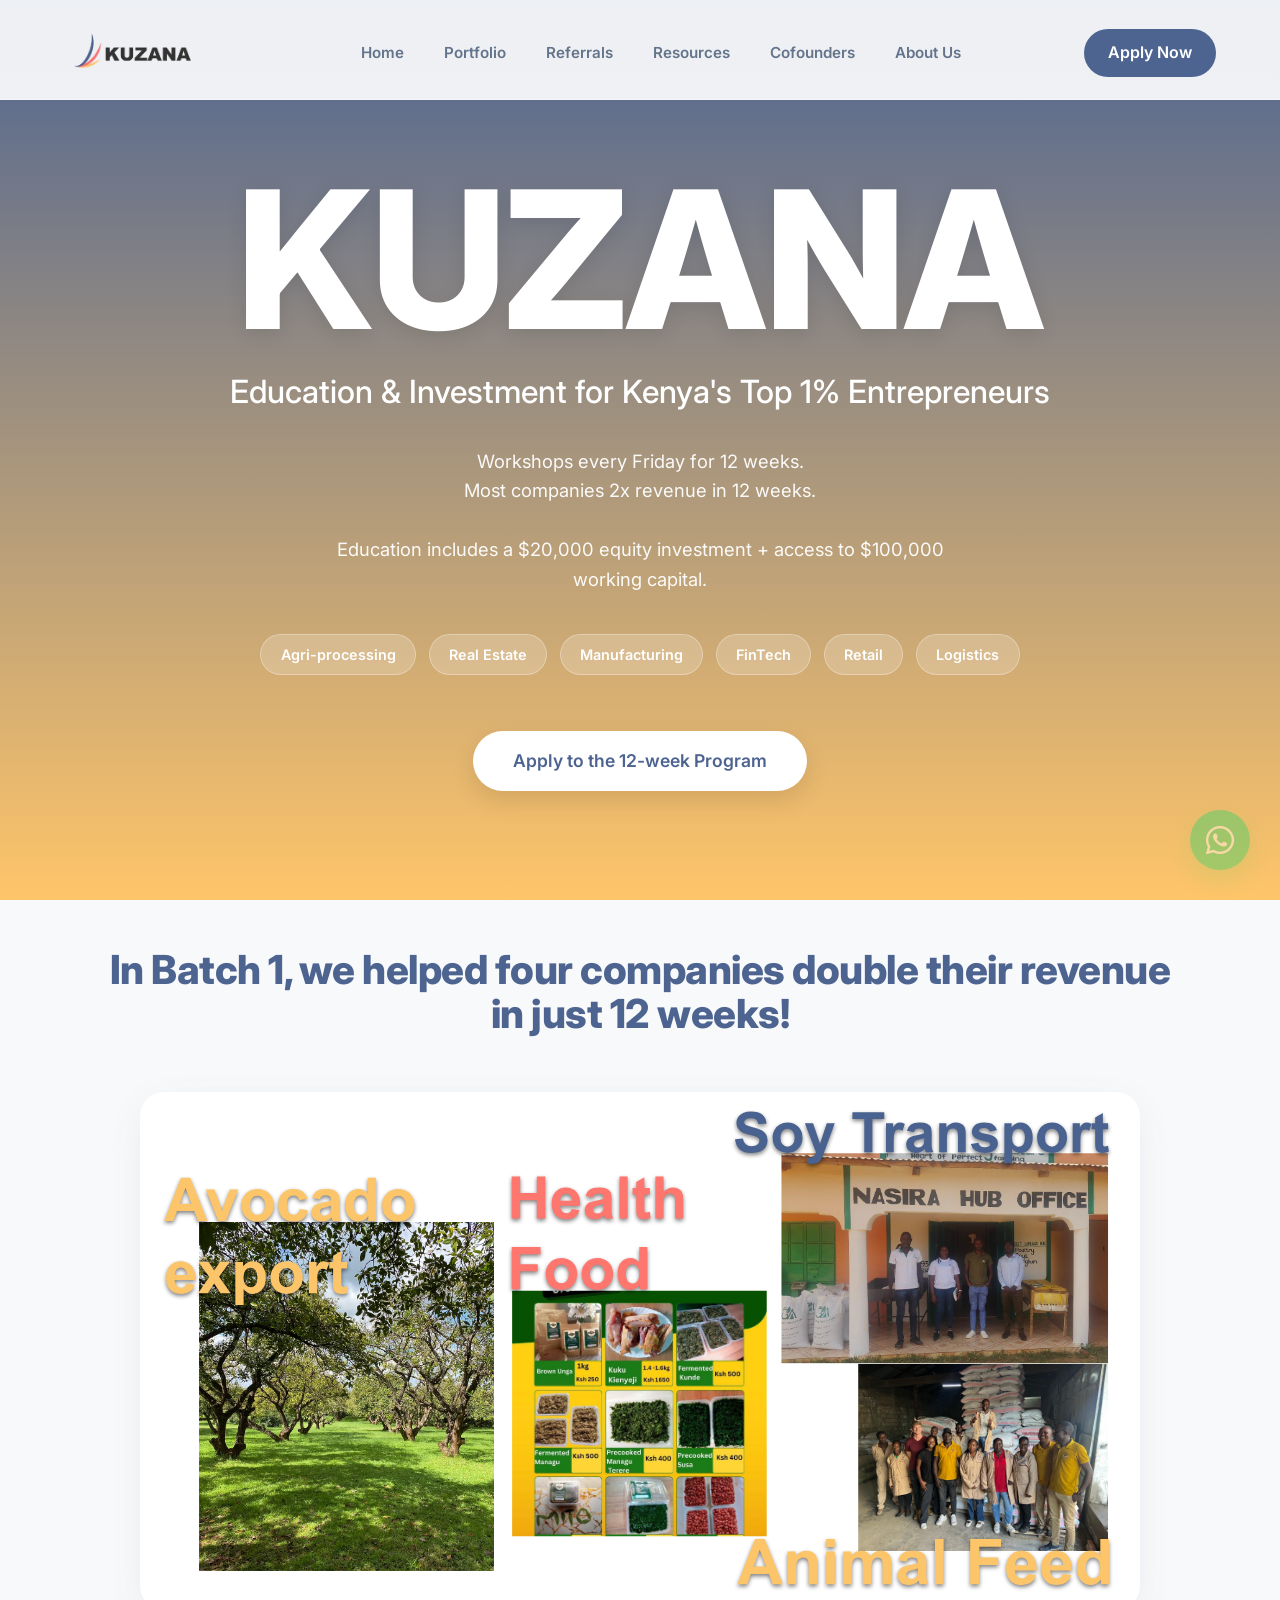
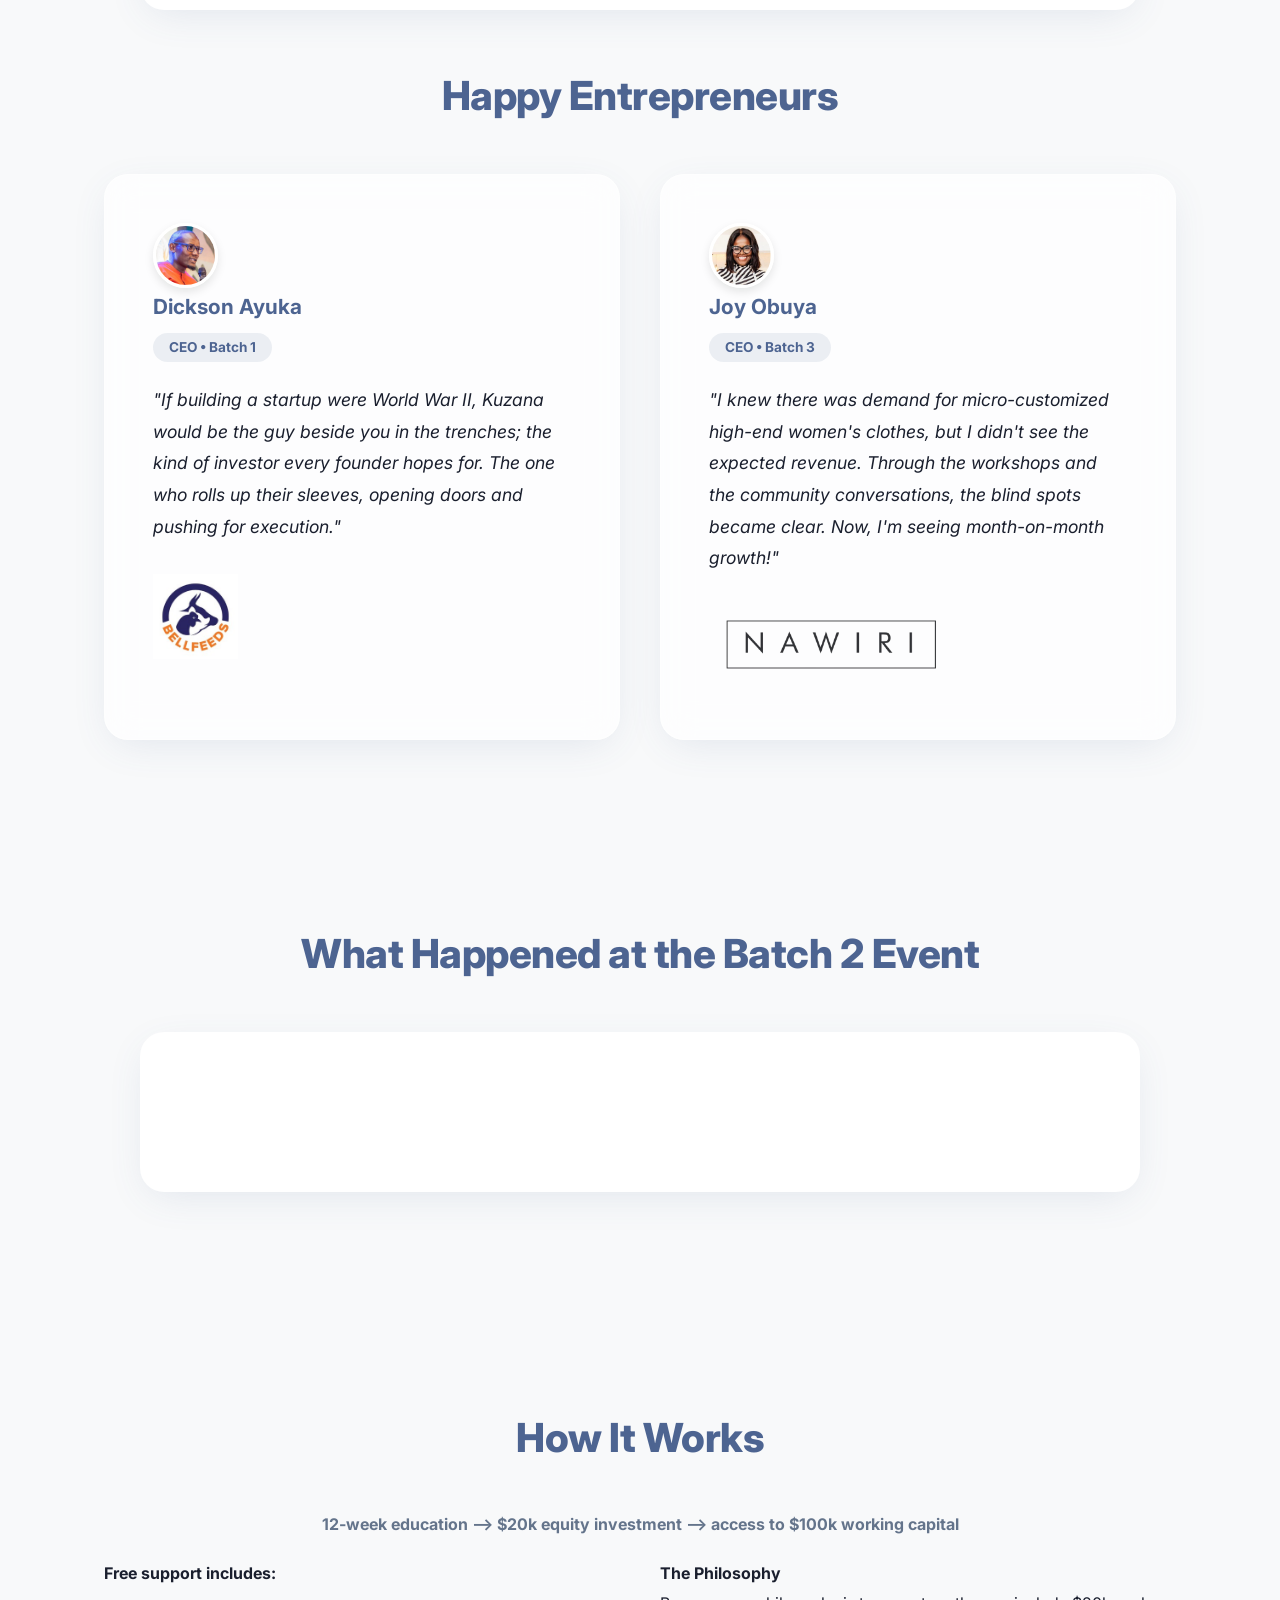
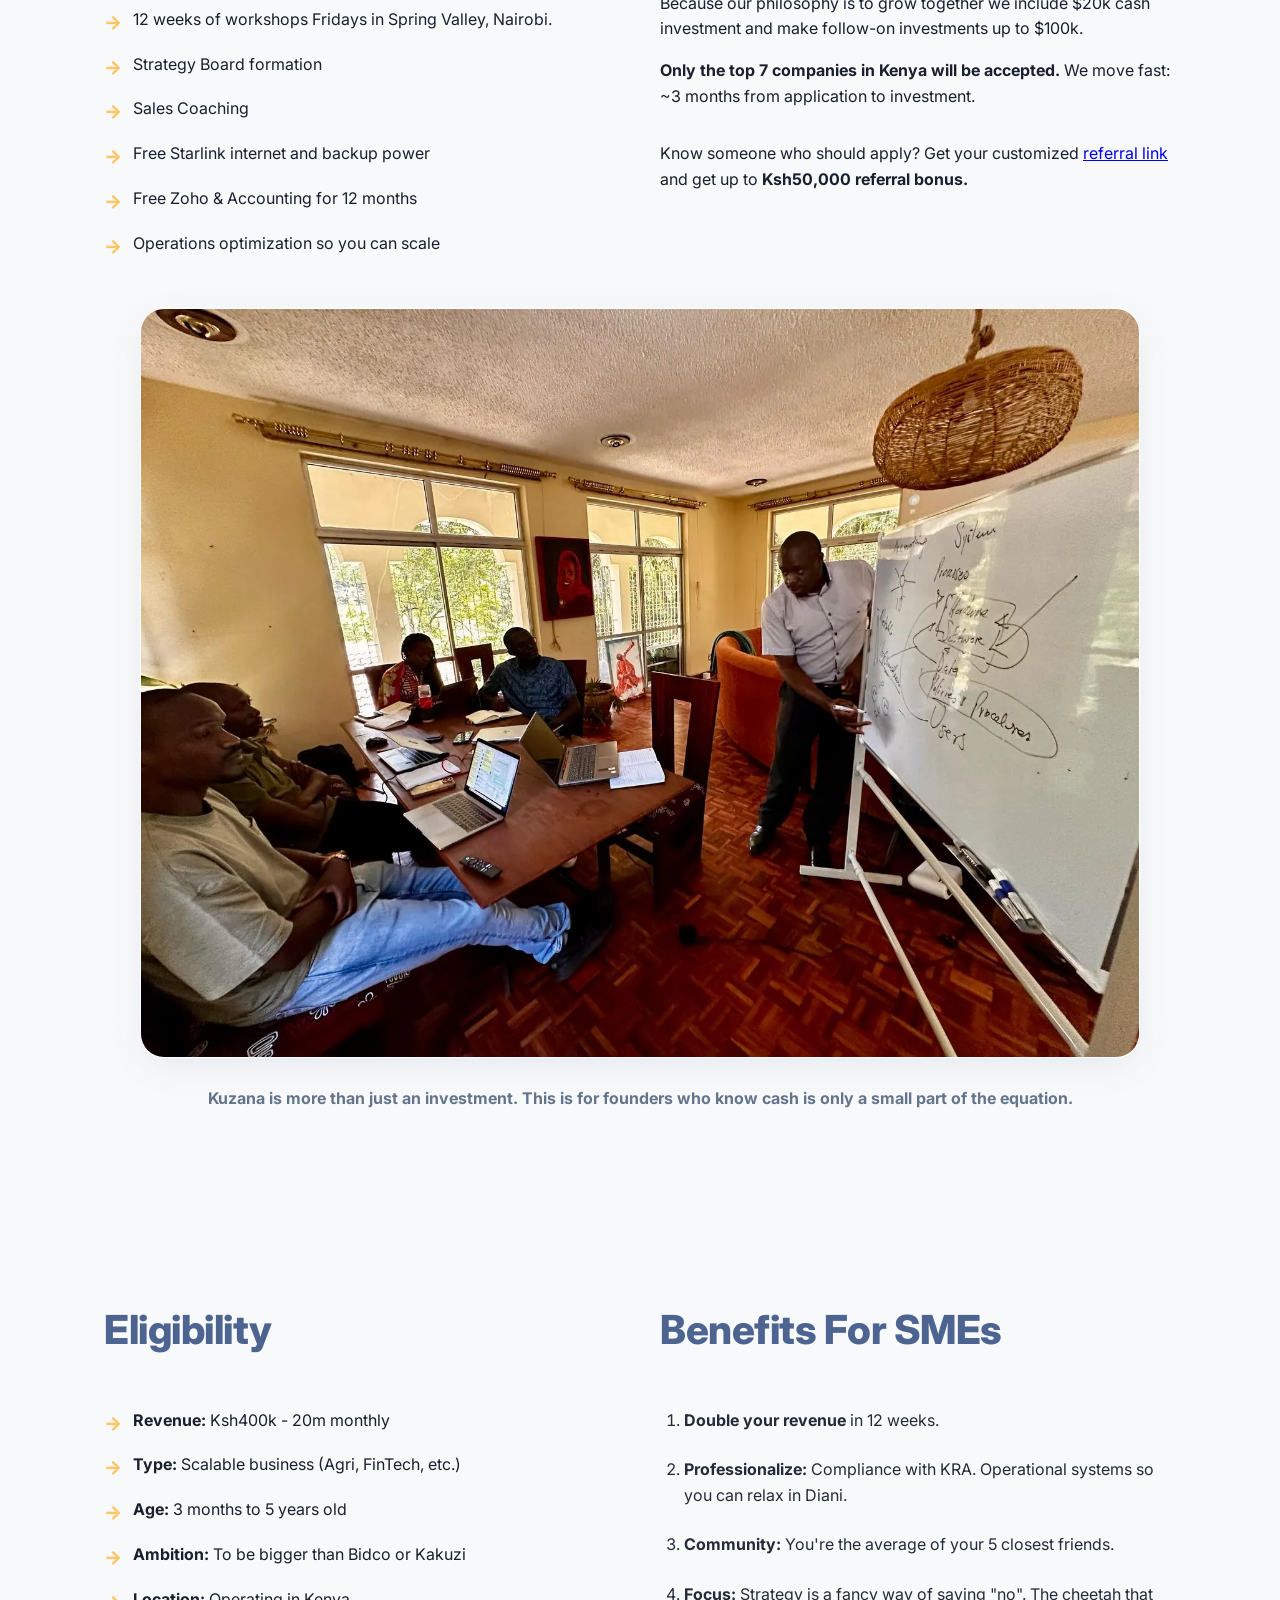
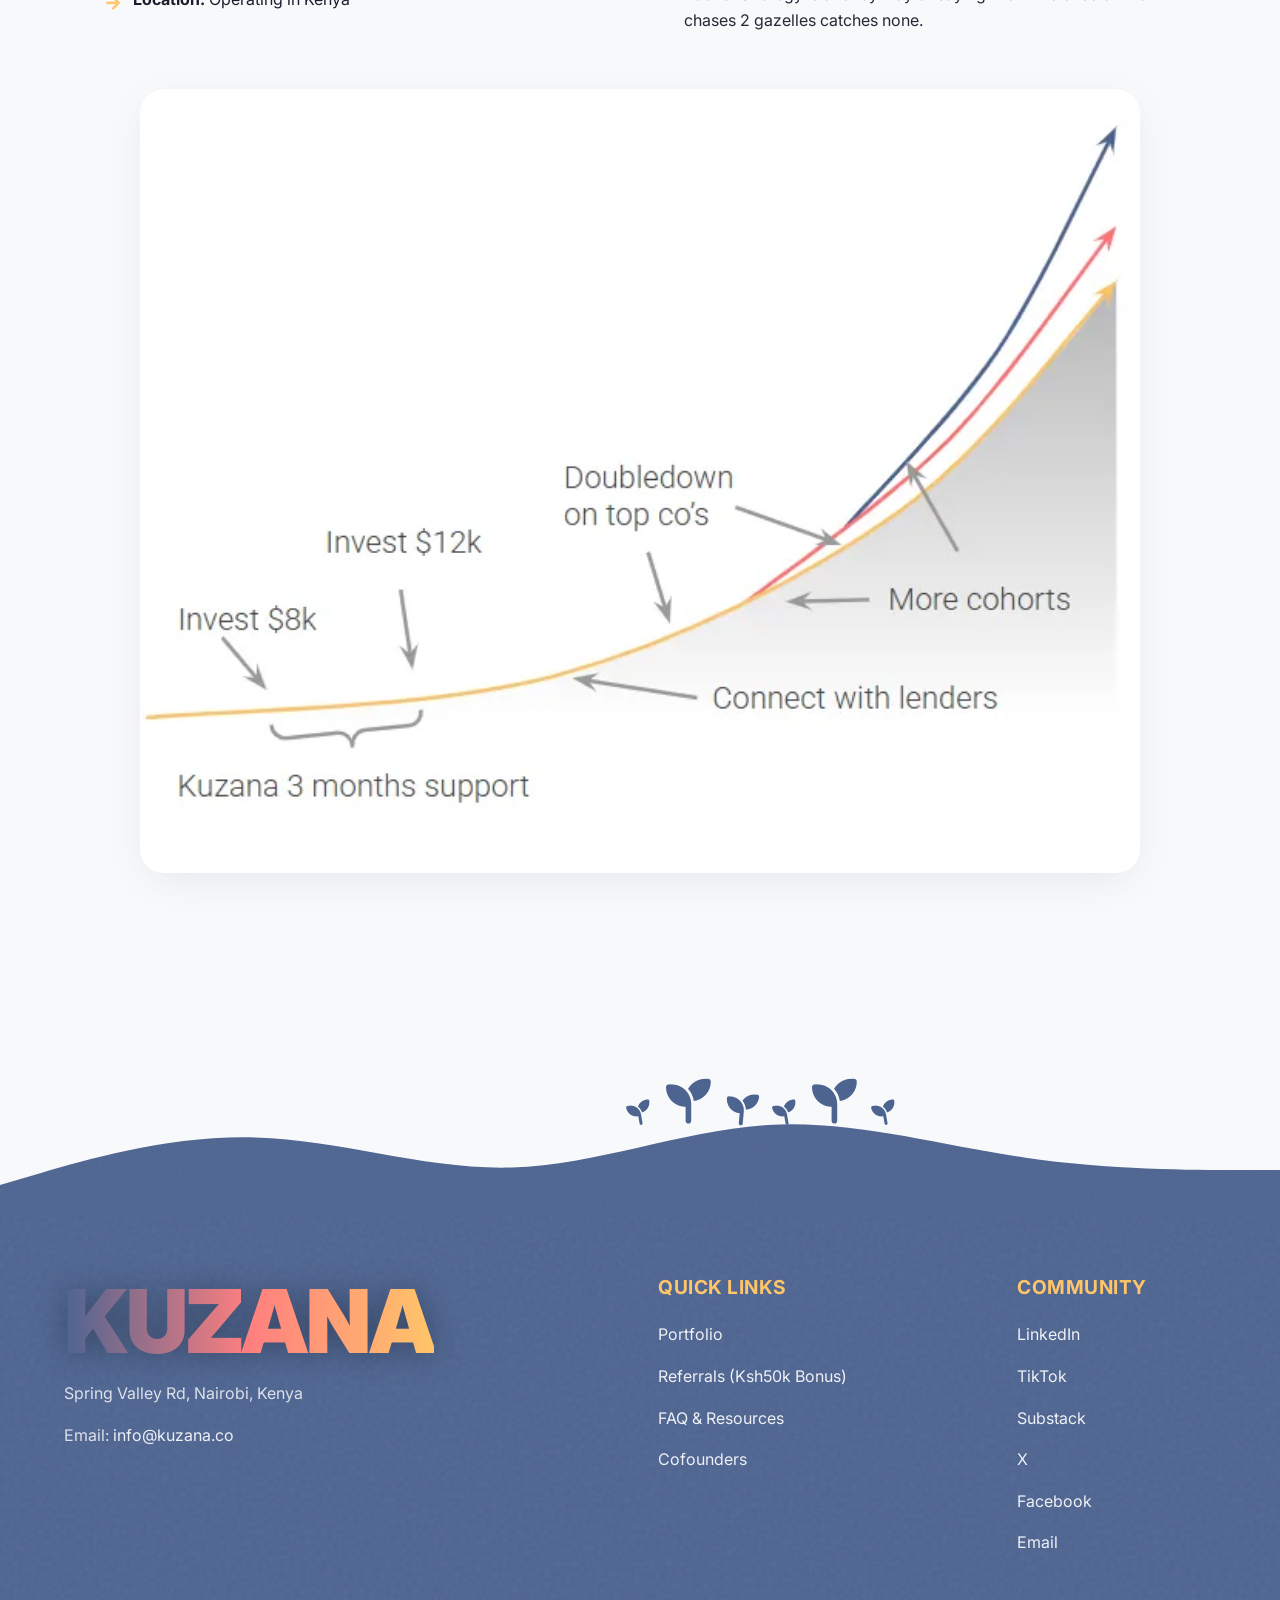
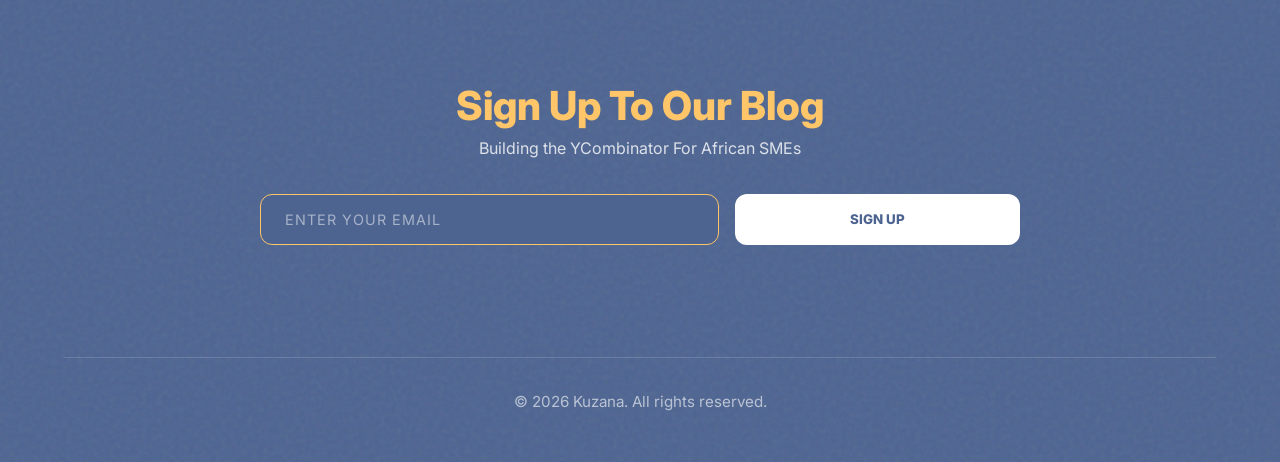
==== index.html @ abe477f8 "moved index out" ====
<!DOCTYPE html>
<html lang="en">

<head>
    <meta charset="UTF-8">
    <meta name="viewport" content="width=device-width, initial-scale=1.0">
    <link rel="icon" type="image/png" href="../assets/logo/favicon.png">
    <title>Kuzana | Education & Investment</title>
    <link href="https://fonts.googleapis.com/css2?family=Inter:wght@400;500;600;800&display=swap" rel="stylesheet">
    <link rel="stylesheet" href="../style.css">
    <link rel="stylesheet" href="https://cdnjs.cloudflare.com/ajax/libs/font-awesome/6.5.1/css/all.min.css">
</head>

<body>

    <!-- Sleek Navigation -->
    <nav class="site-nav nav-home">
        <div class="nav-container">
            <a href="index.html" class="brand-logo">
                <img src="../assets/logo/kuzana-logo.png" alt="Kuzana Logo">
            </a>
            <button class="menu-toggle" id="mobile-menu" aria-label="Toggle Menu">
                <i class="fa-solid fa-bars"></i>
            </button>

            <ul class="nav-links" id="nav-links">
                <li><a href="index.html">Home</a></li>
                <li><a href="portfolio.html">Portfolio</a></li>
                <li><a href="referral.html">Referrals</a></li>
                <li><a href="resources.html">Resources</a></li>
                <li><a href="cofounders.html">Cofounders</a></li>
                <li><a href="about.html">About Us</a></li>
            </ul>
            <a href="#apply" class="btn btn-nav">Apply Now</a>
        </div>
    </nav>

    <!-- Dynamic Hero Section -->
    <header class="hero-section">
        <canvas id="hero-canvas"></canvas>
        <div class="hero-content">
            <!-- Massive KUZANA Text -->
            <h1 class="hero-title">KUZANA</h1>
            <h2 class="hero-subtitle">Education & Investment for Kenya's Top 1% Entrepreneurs</h2>

            <p class="hero-description">
                Workshops every Friday for 12 weeks. <br>Most companies 2x revenue in 12 weeks.<br><br>
                Education includes a $20,000 equity investment + access to $100,000 working capital.
            </p>

            <div class="hero-tags">
                <span class="tag">Agri-processing</span>
                <span class="tag">Real Estate</span>
                <span class="tag">Manufacturing</span>
                <span class="tag">FinTech</span>
                <span class="tag">Retail</span>
                <span class="tag">Logistics</span>
            </div>

            <button id="hero-cta" class="btn btn-primary cta-target">Apply to the 12-week Program</button>
        </div>
    </header>

    <main class="main-content">

        <!-- Batch 1 Testimonials -->
        <section class="content-section">
            <h3 class="section-heading text-center">In Batch 1, we helped four companies double their revenue in just 12
                weeks!</h3>
            <div class="media-container mt-4">
                <img src="../assets/images/4companies.svg" alt="4companies" class="full-width-image">
            </div>
            <h3 class="section-heading text-center">Happy Entrepreneurs</h3>
            <div class="card-grid">
                <!-- Testimonial 1 -->
                <div class="glass-card">
                    <div class="profile-header">
                        <img src="../assets/images/Dickson1.png" alt="Dickson Ayuka" class="avatar">
                        <div class="profile-info">
                            <h4>Dickson Ayuka</h4>
                            <span class="badge">CEO • Batch 1</span>
                        </div>
                    </div>
                    <p class="quote">"If building a startup were World War II, Kuzana would be the guy beside you in the
                        trenches; the kind of investor every founder hopes for. The one who rolls up their sleeves,
                        opening doors and pushing for execution."</p>
                    <img src="../assets/images/bellfeeds.jpeg" alt="Company Logo" class="company-logo">
                </div>

                <!-- Testimonial 2 -->
                <div class="glass-card">
                    <div class="profile-header">
                        <img src="../assets/images/Joy.png" alt="Joy Obuya" class="avatar">
                        <div class="profile-info">
                            <h4>Joy Obuya</h4>
                            <span class="badge">CEO • Batch 3</span>
                        </div>
                    </div>
                    <p class="quote">"I knew there was demand for micro-customized high-end women's clothes, but I
                        didn't see the expected revenue. Through the workshops and the community conversations, the
                        blind spots became clear. Now, I'm seeing month-on-month growth!"</p>
                    <img src="../assets/images/NAWIRI_logo.png" alt="Company Logo" class="company-logo">
                </div>

            </div>
        </section>

        <!-- YouTube Video Section -->
        <section class="content-section">
            <h3 class="section-heading text-center">What Happened at the Batch 2 Event</h3>
            <div class="media-container mt-4">
                <div class="video-wrapper">
                    <iframe src="https://www.youtube.com/embed/zjZXd--TooU" title="Kuzana Batch 2" frameborder="0"
                        allow="accelerometer; autoplay; clipboard-write; encrypted-media; gyroscope; picture-in-picture"
                        allowfullscreen></iframe>
                </div>
            </div>
        </section>

        <!-- How It Works -->
        <section class="content-section">
            <h3 class="section-heading text-center">How It Works</h3>
            <h4 align="center" style="color: var(--text-muted); margin-bottom:2rem;">12-week education --> $20k equity
                investment --> access to $100k working
                capital</h4>

            <div class="card-grid">
                <div class="sleek-card">
                    <h4>Free support includes:</h4>
                    <ul class="feature-list">
                        <li>12 weeks of workshops Fridays in Spring Valley, Nairobi.</li>
                        <li>Strategy Board formation</li>
                        <li>Sales Coaching</li>
                        <li>Free Starlink internet and backup power</li>
                        <li>Free Zoho & Accounting for 12 months</li>
                        <li>Operations optimization so you can scale</li>
                    </ul>
                </div>
                <div class="sleek-card">
                    <h4>The Philosophy</h4>
                    <p>Because our philosophy is to grow together we include $20k cash investment and make follow-on
                        investments up to $100k.</p>
                    <p><strong>Only the top 7 companies in Kenya will be accepted.</strong> We move fast: ~3 months from
                        application to investment.</p>
                    <div class="referral-box mt-4">
                        <p>Know someone who should apply? Get your customized <a href="referral.html">referral link</a>
                            and get up to <strong>Ksh50,000
                                referral bonus.</strong></p>
                    </div>
                </div>
            </div>

            <!-- How it works Image Placement -->
            <div class="media-container mt-4">
                <img src="../assets/images/image3.webp" alt="Kuzana Event" class="full-width-image">
            </div>


            <div>
                <h4 align="center" style="color: var(--text-muted);">Kuzana is more than just an
                    investment. This is for founders who know
                    cash is only a small part of the equation.</h4>
            </div>
        </section>

        <!-- Eligibility & Benefits -->
        <section class="content-section">
            <div class="card-grid">
                <div class="sleek-card">
                    <h2 class="section-heading">Eligibility</h2>
                    <ul class="feature-list">
                        <li><strong>Revenue:</strong> Ksh400k - 20m monthly</li>
                        <li><strong>Type:</strong> Scalable business (Agri, FinTech, etc.)</li>
                        <li><strong>Age:</strong> 3 months to 5 years old</li>
                        <li><strong>Ambition:</strong> To be bigger than Bidco or Kakuzi</li>
                        <li><strong>Location:</strong> Operating in Kenya</li>
                        </u>
                </div>
                <div class="sleek-card brand-tint">
                    <h2 class="section-heading">Benefits For SMEs</h2>
                    <ul class="benefit-list text-black">
                        <li><strong>Double your revenue</strong> in 12 weeks.</li>
                        <li><strong>Professionalize:</strong> Compliance with KRA. Operational systems so you can relax
                            in Diani.</li>
                        <li><strong>Community:</strong> You're the average of your 5 closest friends.</li>
                        <li><strong>Focus:</strong> Strategy is a fancy way of saying "no". The cheetah that chases 2
                            gazelles catches none.</li>
                    </ul>
                </div>
            </div>

            <!-- SME Graph Image Placement -->
            <div class="media-container sleek-card mt-4 p-0">
                <!-- Drop Graph Image Here -->
                <img src="../assets/images/image5.webp" alt="SME Growth Graph" class="full-width-image">
            </div>
        </section>
    </main>

    <!-- Silhouette Footer -->
    <footer class="site-footer">
        <div class="sapling-container">
            <i class="fa-solid fa-seedling sapling s-small"></i>
            <i class="fa-solid fa-seedling sapling s-large"></i>
            <i class="fa-solid fa-seedling sapling s-medium"></i>
            <i class="fa-solid fa-seedling sapling s-small"></i>
            <i class="fa-solid fa-seedling sapling s-large"></i>
            <i class="fa-solid fa-seedling sapling s-small"></i>
        </div>

        <!-- Silhouette Footer Wave (With Native Noise Texture) -->
        <svg class="footer-silhouette" xmlns="http://www.w3.org/2000/svg" viewBox="0 0 1440 320"
            preserveAspectRatio="none">
            <defs>
                <!-- The Noise Generator -->
                <filter id="waveNoise">
                    <feTurbulence type="fractalNoise" baseFrequency="0.8" numOctaves="3" stitchTiles="stitch" />
                </filter>
                <!-- Combines Brand Blue with the Noise -->
                <pattern id="texturedBlue" width="100%" height="100%">
                    <rect width="100%" height="100%" fill="#4d6491" />
                    <rect width="100%" height="100%" filter="url(#waveNoise)" opacity="0.08" />
                </pattern>
            </defs>
            <!-- Applies the textured pattern to the wave shape -->
            <path fill="url(#texturedBlue)"
                d="M0,256L48,229.3C96,203,192,149,288,154.7C384,160,480,224,576,218.7C672,213,768,139,864,128C960,117,1056,171,1152,197.3C1248,224,1344,224,1392,224L1440,224L1440,320L1392,320C1344,320,1248,320,1152,320C1056,320,960,320,864,320C768,320,672,320,576,320C480,320,384,320,288,320C192,320,96,320,48,320L0,320Z">
            </path>
        </svg>

        <div class="footer-content">
            <div class="footer-grid">

                <!-- Brand Side (Left) -->
                <div class="footer-brand">
                    <h2 class="footer-logo-massive">KUZANA</h2>
                    <p>Spring Valley Rd, Nairobi, Kenya</p>
                    <p>Email: <a href="mailto:info@kuzana.co">info@kuzana.co</a></p>
                </div>

                <!-- Links Side (Centered Right) -->
                <div class="footer-links-wrapper">
                    <div class="footer-links">
                        <h4>Quick Links</h4>
                        <ul>
                            <li><a href="portfolio.html">Portfolio</a></li>
                            <li><a href="referral.html">Referrals (Ksh50k Bonus)</a></li>
                            <li><a href="resources.html">FAQ & Resources</a></li>
                            <li><a href="cofounders.html">Cofounders</a></li>
                        </ul>
                    </div>

                    <div class="footer-socials">
                        <h4>Community</h4>
                        <ul>
                            <li><a href="https://www.linkedin.com/company/kuzana">LinkedIn</a></li>
                            <li><a href="https://www.tiktok.com/@kuzana.co">TikTok</a></li>
                            <li><a href="https://blog.kuzana.co/">Substack</a></li>
                            <li><a href="https://x.com/kuzana_co">X</a></li>
                            <li><a href="https://www.facebook.com/Kuzana/">Facebook</a></li>
                            <li><a href="mailto:info@kuzana.co">Email</a></li>
                        </ul>
                    </div>
                </div>
                <div class="footer-newsletter">
                    <h3>Sign Up To Our Blog</h3>
                    <p>Building the YCombinator For African SMEs</p>
                    <form id="newsletter-form" class="newsletter-form">
                        <input type="email" name="subscriber_email" placeholder="ENTER YOUR EMAIL" required>
                        <button type="submit">SIGN UP</button>
                        <input type="text" name="website_url" style="display:none" tabindex="-1" autocomplete="off">
                    </form>
                </div>
            </div>
            <div class="footer-bottom">
                <p>&copy; 2026 Kuzana. All rights reserved.</p>
            </div>
        </div>
    </footer>

    <script src="../script.js"></script>

    <!-- Floating WhatsApp CTA -->
    <a href="https://chat.whatsapp.com/BOIjYho65SB93f5C442o04" class="whatsapp-float" target="_blank" rel="noopener noreferrer"
        aria-label="Join the Kuzana WhatsApp Community">
        <i class="fa-brands fa-whatsapp"></i>
    </a>
</body>

</html>
---- style.css ----
/* Color Palette & Variables */
:root {
    --brand-blue: #4d6491;
    --brand-red: #ff7f7f;
    --brand-yellow: #ffc569;
    --bg-light: #f8f9fa;
    --text-dark: #1a1f2e;
    --text-muted: #64748b;
    --white: #ffffff;
    --glass-bg: rgba(255, 255, 255, 0.7);
    --glass-border: rgba(255, 255, 255, 0.4);
    --shadow-soft: 0 10px 40px -10px rgba(77, 100, 145, 0.15);
}

/* --- Global Resets & Vertical Rhythm --- */
* {
    margin: 0;
    padding: 0;
    box-sizing: border-box;
    font-family: 'Inter', system-ui, -apple-system, sans-serif;
}

body {
    background-color: var(--bg-light);
    color: var(--text-dark);
    line-height: 1.6;
    overflow-x: hidden;
}

/* Establish standard spacing for text */
h1,
h2,
h3,
h4 {
    line-height: 1.1;
    color: var(--text-dark);
    margin-bottom: 0.5rem;
}

h5,
h6 {
    line-height: 1.2;
    color: var(--text-dark);
}

p {
    margin-bottom: 1rem;
}

p:last-child {
    margin-bottom: 0;
}

/* --- Navigation --- */
.site-nav {
    position: fixed;
    top: 0;
    width: 100%;
    height: 100px;
    background: rgba(255, 255, 255, 0.9);
    backdrop-filter: blur(10px);
    border-bottom: 1px solid var(--glass-border);
    z-index: 1000;
    transition: all 0.3s ease;
}

.nav-container {
    max-width: 1300px;
    /* Optional: gives a nice max-width on huge screens */
    margin: 0 auto;
    padding: 0.8rem 5%;
    /* The 5% keeps it away from the screen edge */
    display: flex;
    justify-content: space-between;
    align-items: center;
}

.brand-logo {
    display: flex;
    align-items: center;
    text-decoration: none;
    flex-shrink: 0;
    /* Give it some breathing room so it's not "stuck" to the links */
    padding-right: 2rem;
    transition: transform 0.3s ease;
}

.brand-logo:hover {
    transform: scale(1.05);
}

.brand-logo img {
    /* Set this to your preferred size. 35px-40px is standard for "small" */
    height: 80px;
    width: auto;
    display: block;
    object-fit: absolute;
}

.nav-links {
    display: flex;
    gap: 2.5rem;
    list-style: none;
    margin: 0 auto;
}

.nav-links a {
    text-decoration: none;
    color: var(--text-muted);
    font-weight: 600;
    font-size: 0.95rem;
    transition: color 0.2s;
}

.nav-links a:hover {
    color: var(--brand-red);
}

/* --- Hamburger Menu Base Styles --- */
.menu-toggle {
    display: none;
    background: none;
    border: none;
    font-size: 1.8rem;
    color: var(--brand-blue);
    cursor: pointer;
    z-index: 1001;
    /* Keeps it above the dropdown */
}

/* --- Button Text Fix --- */
.btn-nav,
.mobile-only-cta .btn {
    color: #ffffff !important;
    /* Forces solid white text */
    opacity: 1 !important;
    /* Ensures no transparency */
}

/* Ensure the button doesn't look flat on mobile */
.mobile-only-cta .btn {
    width: 100%;
    margin-top: 1rem;
    text-align: center;
    background: var(--brand-blue);
    box-shadow: 0 4px 15px rgba(77, 100, 145, 0.2);
}

/* Fix for the navigation links in the subfolder pages */
.nav-links.active {
    display: flex;
    z-index: 100;
}

.mobile-only {
    display: none;
}

/* --- Buttons --- */
.btn {
    display: inline-block;
    padding: 0.8rem 1.8rem;
    border-radius: 50px;
    font-weight: 600;
    text-decoration: none;
    transition: all 0.3s ease;
    cursor: pointer;
    border: none;
}

.btn-nav {
    background: var(--brand-blue);
    color: var(--white);
    padding: 0.7rem 1.5rem;
}

.btn-nav:hover {
    background: #3a4b6d;
}

.btn-primary {
    background: var(--white);
    color: var(--brand-blue);
    font-size: 1.1rem;
    padding: 1.2rem 2.5rem;
    box-shadow: 0 10px 25px rgba(0, 0, 0, 0.1);
    position: relative;
    z-index: 2;
}

.btn-primary:hover {
    transform: translateY(-3px);
    box-shadow: 0 15px 35px rgba(0, 0, 0, 0.15);
}

/* --- Hero Section (Rising Gradient) --- */
.hero-section {
    position: relative;
    min-height: 100vh;
    display: flex;
    align-items: center;
    justify-content: center;
    text-align: center;
    padding: 8rem 5% 4rem;
    background: linear-gradient(0deg, var(--brand-blue), var(--brand-red), var(--brand-yellow), var(--brand-blue));
    background-size: 100% 300%;
    animation: riseUp 14s ease-in-out infinite;
    overflow: hidden;
}

@keyframes riseUp {
    0% {
        background-position: 0% 100%;
    }

    50% {
        background-position: 0% 0%;
    }

    100% {
        background-position: 0% 100%;
    }
}

#hero-canvas {
    position: absolute;
    top: 0;
    left: 0;
    width: 100%;
    height: 100%;
    pointer-events: none;
    z-index: 1;
}

.hero-content {
    position: relative;
    z-index: 2;
    max-width: 900px;
    display: flex;
    flex-direction: column;
    align-items: center;
}

.hero-title {
    font-size: clamp(4rem, 15vw, 12rem);
    font-weight: 800;
    color: var(--white);
    line-height: 0.9;
    letter-spacing: -2px;
    margin-bottom: 1.5rem;
    text-shadow: 0 4px 20px rgba(0, 0, 0, 0.1);
}

.hero-subtitle {
    font-size: clamp(1.2rem, 3vw, 2rem);
    font-weight: 500;
    line-height: 1.4;
    color: var(--white);
    margin-bottom: 2rem;
}

.hero-description {
    color: rgba(255, 255, 255, 0.95);
    font-size: 1.15rem;
    max-width: 650px;
    margin-bottom: 2.5rem;
}

.hero-tags {
    display: flex;
    flex-wrap: wrap;
    justify-content: center;
    gap: 0.8rem;
    margin-bottom: 3.5rem;
}

.tag {
    background: rgba(255, 255, 255, 0.2);
    backdrop-filter: blur(8px);
    color: var(--white);
    padding: 0.5rem 1.2rem;
    border-radius: 50px;
    font-size: 0.9rem;
    font-weight: 600;
    border: 1px solid rgba(255, 255, 255, 0.3);
}

/* --- Main Content Layout --- */
.main-content {
    max-width: 1200px;
    margin: -5rem auto 0;
    padding: 0 5%;
    position: relative;
    z-index: 10;
}

.content-section {
    padding: 4rem 0;
    /* More breathing room between sections */
}

.section-heading {
    font-size: 2.5rem;
    margin-top: 4rem;
    color: var(--brand-blue);
    margin-bottom: 3.5rem;
    /* Massive jump here for neat spacing before cards */
    font-weight: 800;
    letter-spacing: -0.5px;
}

.card-grid {
    display: grid;
    grid-template-columns: repeat(auto-fit, minmax(320px, 1fr));
    gap: 2.5rem;
    /* Increased gap between cards */
}

/* --- The Sleek Glass Card Internals --- */
.glass-card {
    background: var(--glass-bg);
    backdrop-filter: blur(16px);
    border: 1px solid var(--glass-border);
    border-radius: 1.5rem;
    padding: 3rem;
    /* Thicker inner padding */
    box-shadow: var(--shadow-soft);
    transition: transform 0.3s ease, box-shadow 0.3s ease;
}

.glass-card:hover {
    transform: translateY(-5px);
    box-shadow: 0 20px 40px -10px rgba(77, 100, 145, 0.2);
}

.glass-card.brand-tint {
    background: linear-gradient(135deg, var(--brand-red), #ff9999);
    border: none;
    color: var(--white);
}

.glass-card h4 {
    font-size: 1.3rem;
    margin-bottom: 1rem;
    color: var(--brand-blue);
}

.glass-card.brand-tint h4 {
    color: var(--white);
}

.card-header {
    display: flex;
    justify-content: space-between;
    align-items: center;
    margin-bottom: 2rem;
    /* Pushes the quote further down */
    border-bottom: 1px solid rgba(0, 0, 0, 0.05);
    padding-bottom: 1rem;
}

.card-header h4 {
    margin-bottom: 0;
    /* Resets margin for flexbox alignment */
    font-size: 1.2rem;
}

.badge {
    background: rgba(77, 100, 145, 0.1);
    color: var(--brand-blue);
    padding: 0.4rem 1rem;
    border-radius: 20px;
    font-size: 0.85rem;
    font-weight: 700;
}

.quote {
    font-size: 1.1rem;
    line-height: 1.8;
    margin-top: 1.5rem;
    /* vastly improves quote readability */
    color: var(--text-dark);
    font-style: italic;
}

/* --- Media Containers (Locks images inside the rounded borders) --- */
.media-container {
    background: var(--white);
    border: 1px solid var(--glass-border);
    border-radius: 1.5rem;
    overflow: hidden;
    /* THIS is what stops images from bleeding out */
    box-shadow: var(--shadow-soft);
    margin: 2rem auto;
    max-width: 1000px;
}

.full-width-image {
    width: 100%;
    display: block;
    /* Removes weird whitespace under images */
    object-fit: cover;
    margin-bottom: 0;
}

/* --- Avatars & Logos --- */
.avatar {
    width: 65px;
    height: 65px;
    border-radius: 50%;
    /* Makes it a perfect circle */
    object-fit: cover;
    border: 3px solid var(--white);
    box-shadow: 0 4px 10px rgba(0, 0, 0, 0.1);
}

.company-logo {
    width: auto;
    max-width: 100%;
    /* Prevents wide logos from breaking the card */
    height: 85px;
    /* Gives square logos much more room to grow */
    object-fit: contain;
    display: block;
    margin-top: 2rem;
}

/* --- Team Member Cards --- */
.team-member.p-4 {
    padding: 2rem;
}

.team-avatar {
    width: 100px;
    height: 100px;
    border-radius: 50%;
    object-fit: cover;
    margin-bottom: 1rem;
    border: 4px solid var(--bg-light);
    box-shadow: 0 4px 15px rgba(0, 0, 0, 0.08);
}

/* Lists inside cards */
.feature-list {
    list-style: none;
    margin-top: 1.5rem;
}

.feature-list li {
    margin-bottom: 1.2rem;
    /* Spread out the bullet points */
    padding-left: 1.8rem;
    position: relative;
    color: var(--text-dark);
    line-height: 1.6;
}

.feature-list li::before {
    content: '→';
    color: var(--brand-yellow);
    position: absolute;
    left: 0;
    font-weight: 800;
    font-size: 1.2rem;
}

.feature-list.no-icon li::before {
    content: '';
}

.feature-list.no-icon li {
    padding-left: 0;
}

.benefit-list {
    list-style: dot;
    padding-left: 1.5rem;
    /* This pushes the bullets away from the left edge */
}

.benefit-list li {
    margin-top: 1.5rem;
    margin-bottom: 1.5rem;
    opacity: 0.95;
    line-height: 1.6;
}

/* --- High-Depth 3D Card Style --- */
.card-3d {
    background: var(--white);
    border-radius: 2rem;
    padding: 3rem;
    position: relative;
    border: 1px solid rgba(77, 100, 145, 0.1);

    /* Subtle 1px highlight on the top edge to simulate overhead light */
    border-top: 1.5px solid rgba(255, 255, 255, 0.9);

    /* Multi-layered shadow for realistic 3D depth */
    box-shadow:
        0 1px 2px rgba(0, 0, 0, 0.02),
        0 4px 8px rgba(0, 0, 0, 0.02),
        0 12px 24px rgba(77, 100, 145, 0.05),
        0 20px 40px rgba(77, 100, 145, 0.08);

    transition: all 0.5s cubic-bezier(0.175, 0.885, 0.32, 1.275);
}

.card-3d:hover {
    transform: translateY(-10px) scale(1.01);
    box-shadow:
        0 30px 60px -12px rgba(50, 50, 93, 0.25),
        0 18px 36px -18px rgba(0, 0, 0, 0.3);
}

.referral-box.card-3d {
    background: linear-gradient(135deg, #ffffff 0%, #fffbf2 100%);
    border: 2px solid var(--brand-yellow);
    margin-top: 3rem;
}

/* --- Team Section --- */
.team-grid {
    display: flex;
    flex-wrap: wrap;
    justify-content: center;
    gap: 2rem;
}

.team-member {
    background: var(--white);
    padding: 2rem;
    border-radius: 1.2rem;
    box-shadow: var(--shadow-soft);
    min-width: 220px;
}

.team-member h5 {
    font-size: 1.2rem;
    color: var(--brand-blue);
    margin-bottom: 0.5rem;
}

/* --- Silhouette Footer --- */
.site-footer {
    position: relative;
    margin-top: 6rem;
    background: var(--bg-dark);
}

/* --- Footer Saplings (Font Awesome) --- */
.sapling-container {
    position: absolute;
    top: 15px;
    right: 30%;
    display: flex;
    align-items: flex-end;
    gap: 15px;
    z-index: 5;
}

.sapling {
    color: var(--brand-blue);
}

/* Control size with font-size now */
.sapling.s-small {
    font-size: 1.5rem;
    transform: rotate(-10deg);
    /* Slight lean to the left */
}

.sapling.s-medium {
    font-size: 2rem;
    transform: rotate(5deg);
    /* Slight lean to the right */
}

.sapling.s-large {
    font-size: 2.8rem;
    /* The big one in the middle */
}

.footer-silhouette {
    display: block;
    width: 100%;
    height: 150px;
    fill: var(--brand-blue);
    margin-bottom: -2px;
}

.footer-content {
    background-color: var(--brand-blue);
    /* Retained your premium noise texture */
    background-image: url("data:image/svg+xml,%3Csvg viewBox='0 0 200 200' xmlns='http://www.w3.org/2000/svg'%3E%3Cfilter id='noiseFilter'%3E%3CfeTurbulence type='fractalNoise' baseFrequency='0.8' numOctaves='3' stitchTiles='stitch'/%3E%3C/filter%3E%3Crect width='100%25' height='100%25' filter='url(%23noiseFilter)' opacity='0.08'/%3E%3C/svg%3E");
    color: var(--white);
    padding: 4rem 5% 3rem;
}

/* --- Footer Layout (Updated to Flexbox for Centering) --- */
.footer-grid {
    max-width: 1200px;
    margin: 0 auto;
    display: flex;
    flex-wrap: wrap;
    justify-content: space-between;
    gap: 3rem;
    border-bottom: 1px solid rgba(255, 255, 255, 0.15);
    padding-bottom: 3rem;
}

.footer-brand {
    flex: 1 1 350px;
    /* Forces this to take up the left block */
}

/* The Massive Tri-Color Logo */
.footer-logo-massive {
    font-size: clamp(3.5rem, 8vw, 5.5rem);
    font-weight: 900;
    margin-bottom: 1rem;
    letter-spacing: -2px;
    line-height: 1;
    /* The Brand Colors Gradient */
    background: linear-gradient(90deg, var(--brand-blue), var(--brand-red), var(--brand-yellow));
    -webkit-background-clip: text;
    -webkit-text-fill-color: transparent;
    /* Subtle white glow so the blue part of the text doesn't vanish */
    filter: drop-shadow(0 2px 15px rgba(0, 0, 0, 0.3));
    display: inline-block;
}

.footer-brand p {
    color: rgba(255, 255, 255, 0.8);
}

.footer-brand a,
.footer-links a,
.footer-socials a {
    color: rgba(255, 255, 255, 0.9);
    text-decoration: none;
    transition: color 0.2s;
}

.footer-brand a:hover,
.footer-links a:hover,
.footer-socials a:hover {
    color: var(--brand-yellow);
}

/* Centers the two columns in the remaining space */
.footer-links-wrapper {
    flex: 1 1 500px;
    display: flex;
    justify-content: space-around;
    gap: 2rem;
    flex-wrap: wrap;
}

/* Consolidated your heading styles */
.footer-links h4,
.footer-socials h4 {
    margin-bottom: 1.5rem;
    font-size: 1.2rem;
    letter-spacing: 0.5px;
    text-transform: uppercase;
    color: var(--brand-yellow);
    /* Kept your yellow accent! */
}

.footer-links ul,
.footer-socials ul {
    list-style: none;
}

.footer-links li,
.footer-socials li {
    margin-bottom: 1rem;
}

.footer-bottom {
    text-align: center;
    padding-top: 2rem;
    color: rgba(255, 255, 255, 0.6);
    font-size: 0.95rem;
}

.footer-newsletter {
    display: flex;
    flex-direction: column;
    align-items: center;
    text-align: center;
    margin: 4rem auto;
    max-width: 800px;
    width: 100%;
    padding: 0 20px;
}

.footer-newsletter h3 {
    font-size: clamp(1.8rem, 4vw, 2.5rem);
    margin-bottom: 0.5rem;
    color: var(--brand-yellow);
    font-weight: 800;
}

.footer-newsletter p {
    color: rgba(255, 255, 255, 0.8);
    margin-bottom: 2rem;
}

/* --- Form Layout --- */
.newsletter-form {
    display: flex;
    justify-content: center;
    gap: 1rem;
    margin: 0 auto;
    width: 100%;
}

.newsletter-form input {
    padding: 1rem 1.5rem;
    flex: 2;
    min-width: 200px;
    border: 1.5px solid var(--brand-yellow);
    background: var(--brand-blue);
    /* Slight tint for depth */
    color: var(--white);
    font-size: 0.9rem;
    border-radius: 12px;
    /* Sleek rounded look */
    text-transform: uppercase;
    letter-spacing: 1px;
}

.newsletter-form input::placeholder {
    color: rgba(255, 255, 255, 0.5);
}

.newsletter-form button {
    padding: 1rem 2.5rem;
    flex: 1;
    background: var(--white);
    border: none;
    color: var(--brand-blue);
    font-weight: 800;
    border-radius: 12px;
    cursor: pointer;
    transition: all 0.3s ease;
}

.newsletter-form button:hover {
    background: var(--brand-yellow);
    transform: translateY(-2px);
    box-shadow: var(--brand-yellow);
}


/* --- Utilities --- */
.mt-4 {
    margin-top: 2rem;
}

.mb-4 {
    margin-bottom: 2rem;
}

.text-center {
    text-align: center;
}

.text-muted {
    color: var(--text-muted);
}

.text-white {
    color: var(--white);
}

/* --- Floating WhatsApp Widget --- */
.whatsapp-float {
    position: fixed;
    bottom: 30px;
    /* Distance from bottom */
    right: 30px;
    /* Distance from right */
    width: 60px;
    height: 60px;
    background-color: #25d366;
    /* Official WhatsApp Green */
    color: white;
    border-radius: 50%;
    display: flex;
    align-items: center;
    justify-content: center;
    font-size: 32px;
    text-decoration: none;

    /* High z-index to stay above the wave and texture */
    z-index: 9999;

    /* Dimmed state when not interacted with */
    opacity: 0.4;

    /* 3D shadow that matches your sleek-card vibe */
    box-shadow: 0 10px 25px rgba(37, 211, 102, 0.3);

    transition: all 0.4s cubic-bezier(0.175, 0.885, 0.32, 1.275);
}

.whatsapp-float:hover {
    opacity: 1;
    /* Fully visible on interaction */
    transform: scale(1.15) translateY(-5px);
    box-shadow: 0 15px 35px rgba(37, 211, 102, 0.5);
}

/* Mobile Adjustment: Ensure it doesn't cover footer links too much */
@media (max-width: 768px) {
    .whatsapp-float {
        bottom: 20px;
        right: 20px;
        width: 50px;
        height: 50px;
        font-size: 26px;
        opacity: 0.6;
        /* Slightly more visible by default on mobile */
    }
}

@media (min-width: 769px) {

    /* Always hide the link inside the list on desktop */
    .mobile-only-cta {
        display: none !important;
    }

    /* Always show the standalone button on desktop */
    .desktop-cta {
        display: inline-block;
    }
}

/* Responsive adjustments */
@media (max-width: 768px) {
    .nav-links {
        display: none;
    }

    .hero-section {
        padding-top: 8rem;
    }

    .glass-card {
        padding: 2rem;
    }

    .content-section {
        padding: 4rem 0;
    }

    /* Menu Fixes */
    .menu-toggle {
        display: block;
    }

    .desktop-cta {
        display: none;
    }

    .nav-links {
        position: absolute;
        top: 100%;
        left: 0;
        width: 100%;
        background: rgba(255, 255, 255, 0.98);
        backdrop-filter: blur(15px);
        flex-direction: column;
        padding: 2rem 5%;
        gap: 1.5rem;
        box-shadow: 0 10px 20px rgba(0, 0, 0, 0.1);
        border-bottom: 1px solid var(--border-light);

        /* Hidden by default on mobile */
        opacity: 0;
        visibility: hidden;
        transform: translateY(-10px);
        transition: all 0.3s ease;
    }

    .nav-links.active {
        opacity: 1;
        visibility: visible;
        transform: translateY(0);
        display: flex;
        /* Overrides the previous 'none' */
    }

    .mobile-only {
        display: block;
    }

    /* Seat the saplings properly on the steeper mobile wave */
    .sapling-container {
        top: 25px;
        right: 40%;
        transform: scale(0.65);
        transform-origin: bottom right;
    }

    /* Makes the footer links stack neatly under the giant KUZANA on mobile */
    .footer-links-wrapper {
        justify-content: flex-start;
        flex-direction: column;
    }

    /* DEFAULT BEHAVIOR (Other Pages):
       Hide the button from the nav bar, show it inside the burger menu */
    .desktop-cta {
        display: none;
    }

    .mobile-only-cta {
        display: block;
    }

    /* HOME PAGE OVERRIDE:
       Show the button in the nav bar, hide it inside the burger menu */
    .nav-home .desktop-cta {
        display: inline-block;
        margin-right: 15px;
        /* Spacing between button and hamburger */
        font-size: 0.9rem;
        padding: 0.6rem 1.2rem;
    }

    .nav-home .mobile-only-cta {
        display: none !important;
    }

    /* Adjust nav container for the Home Page to fit both items */
    .nav-home .nav-container {
        justify-content: space-between;
    }
}

@media (max-width: 600px) {
    .newsletter-form {
        flex-direction: column;
        /* Stacks the input and button */
        padding: 0 5%;
    }

    .newsletter-form input,
    .newsletter-form button {
        width: 100%;
        flex: none;
    }
}
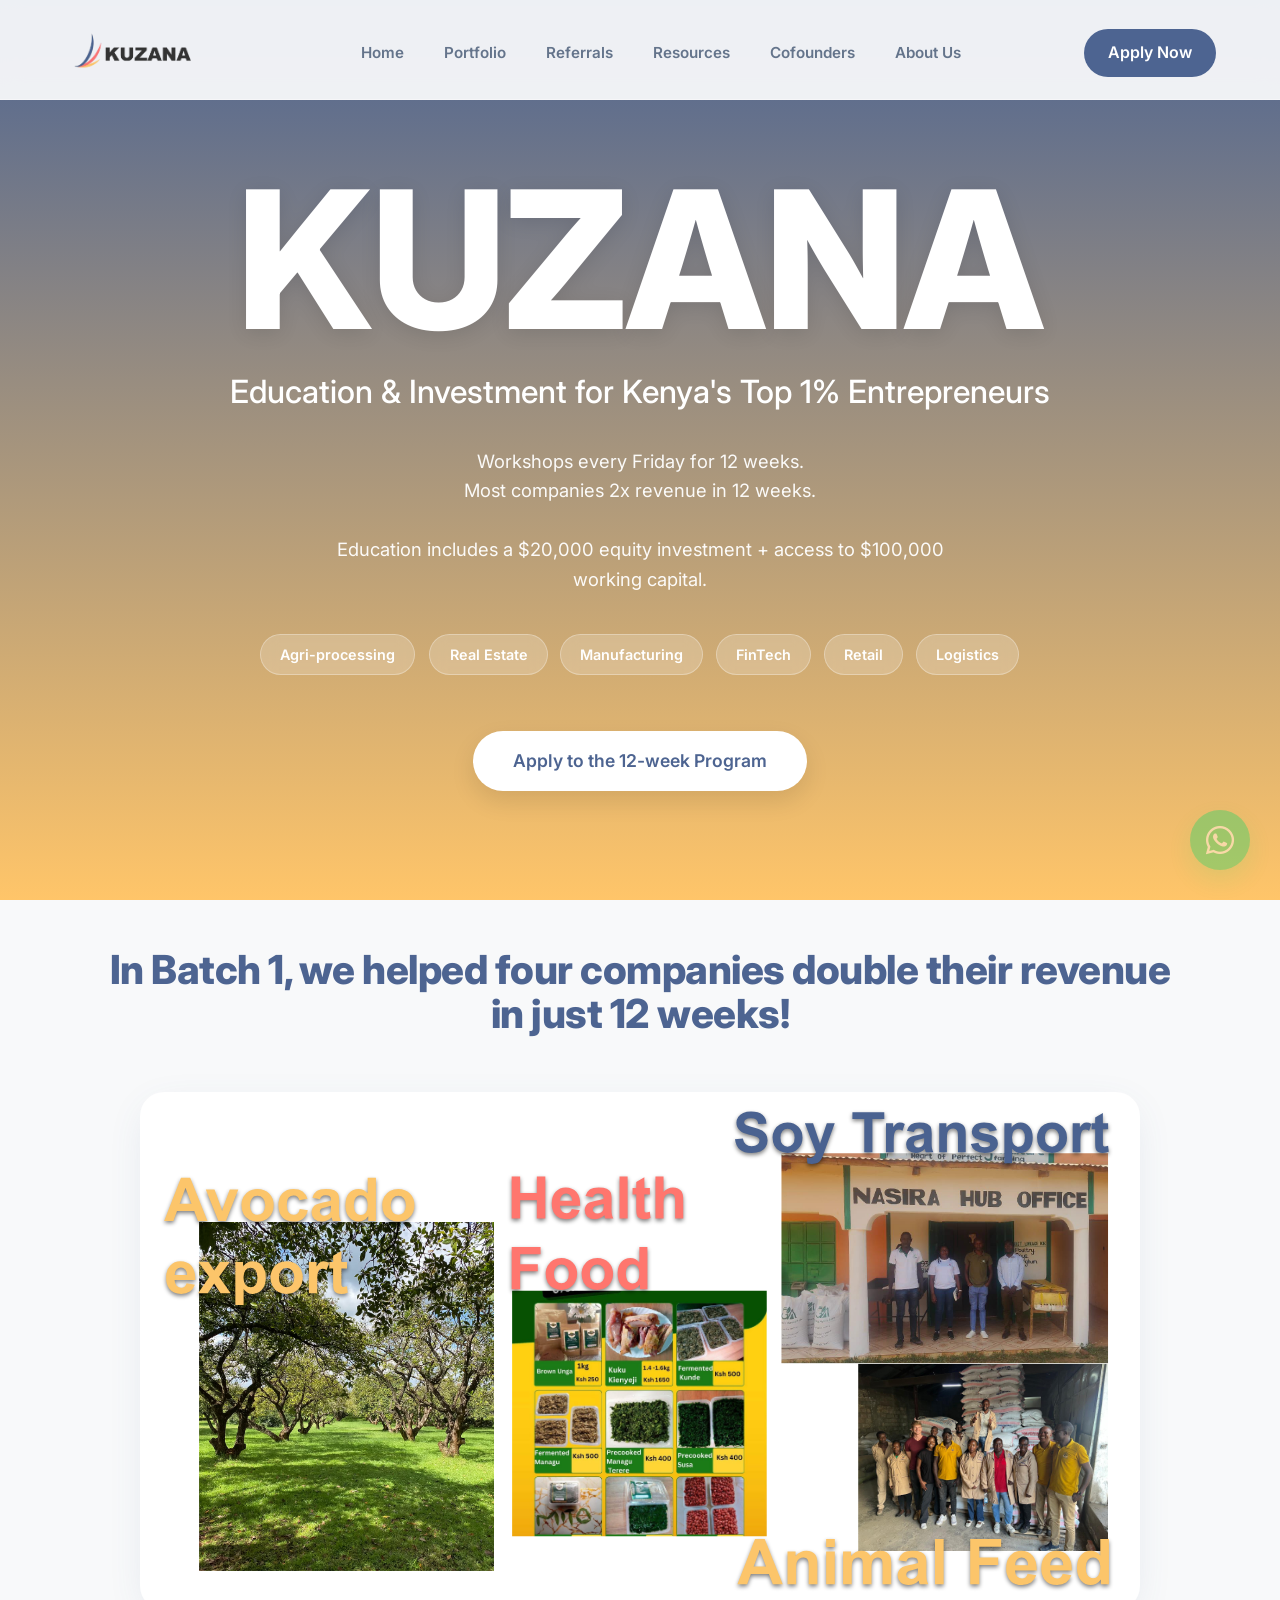
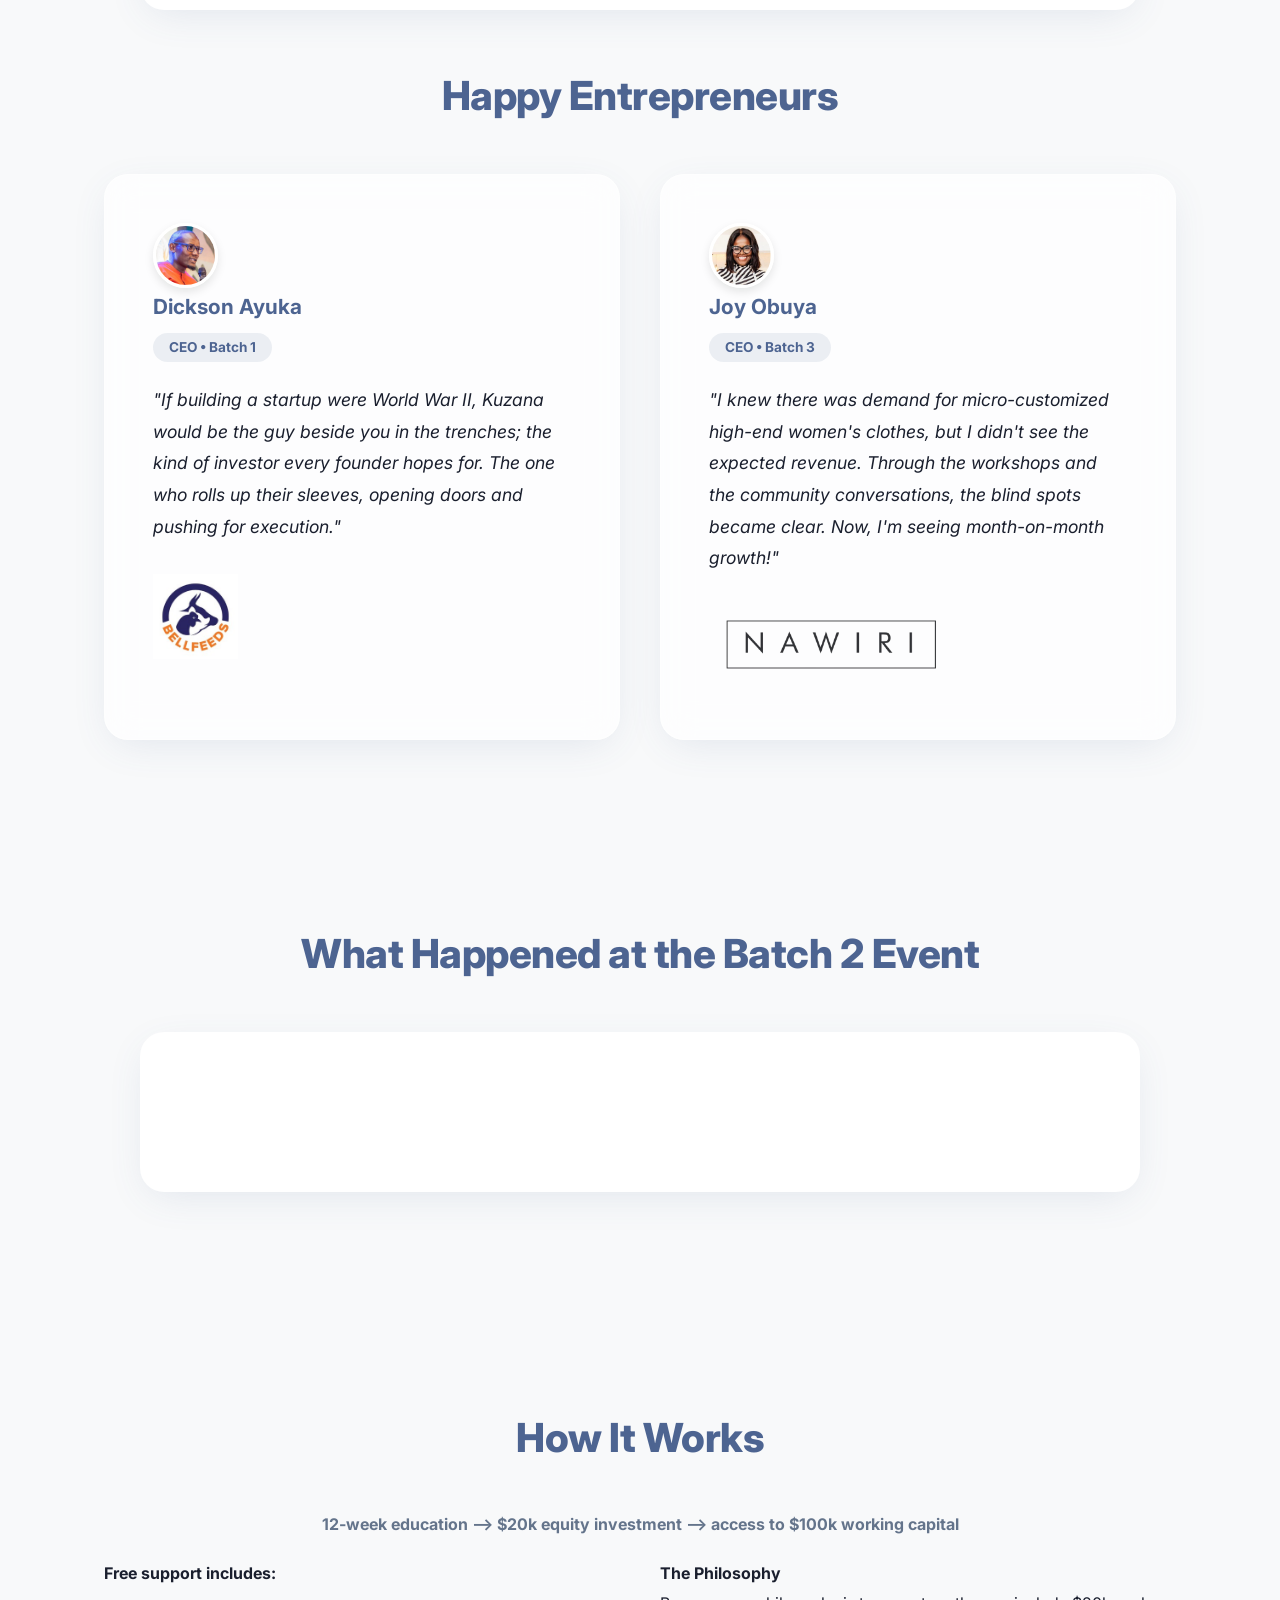
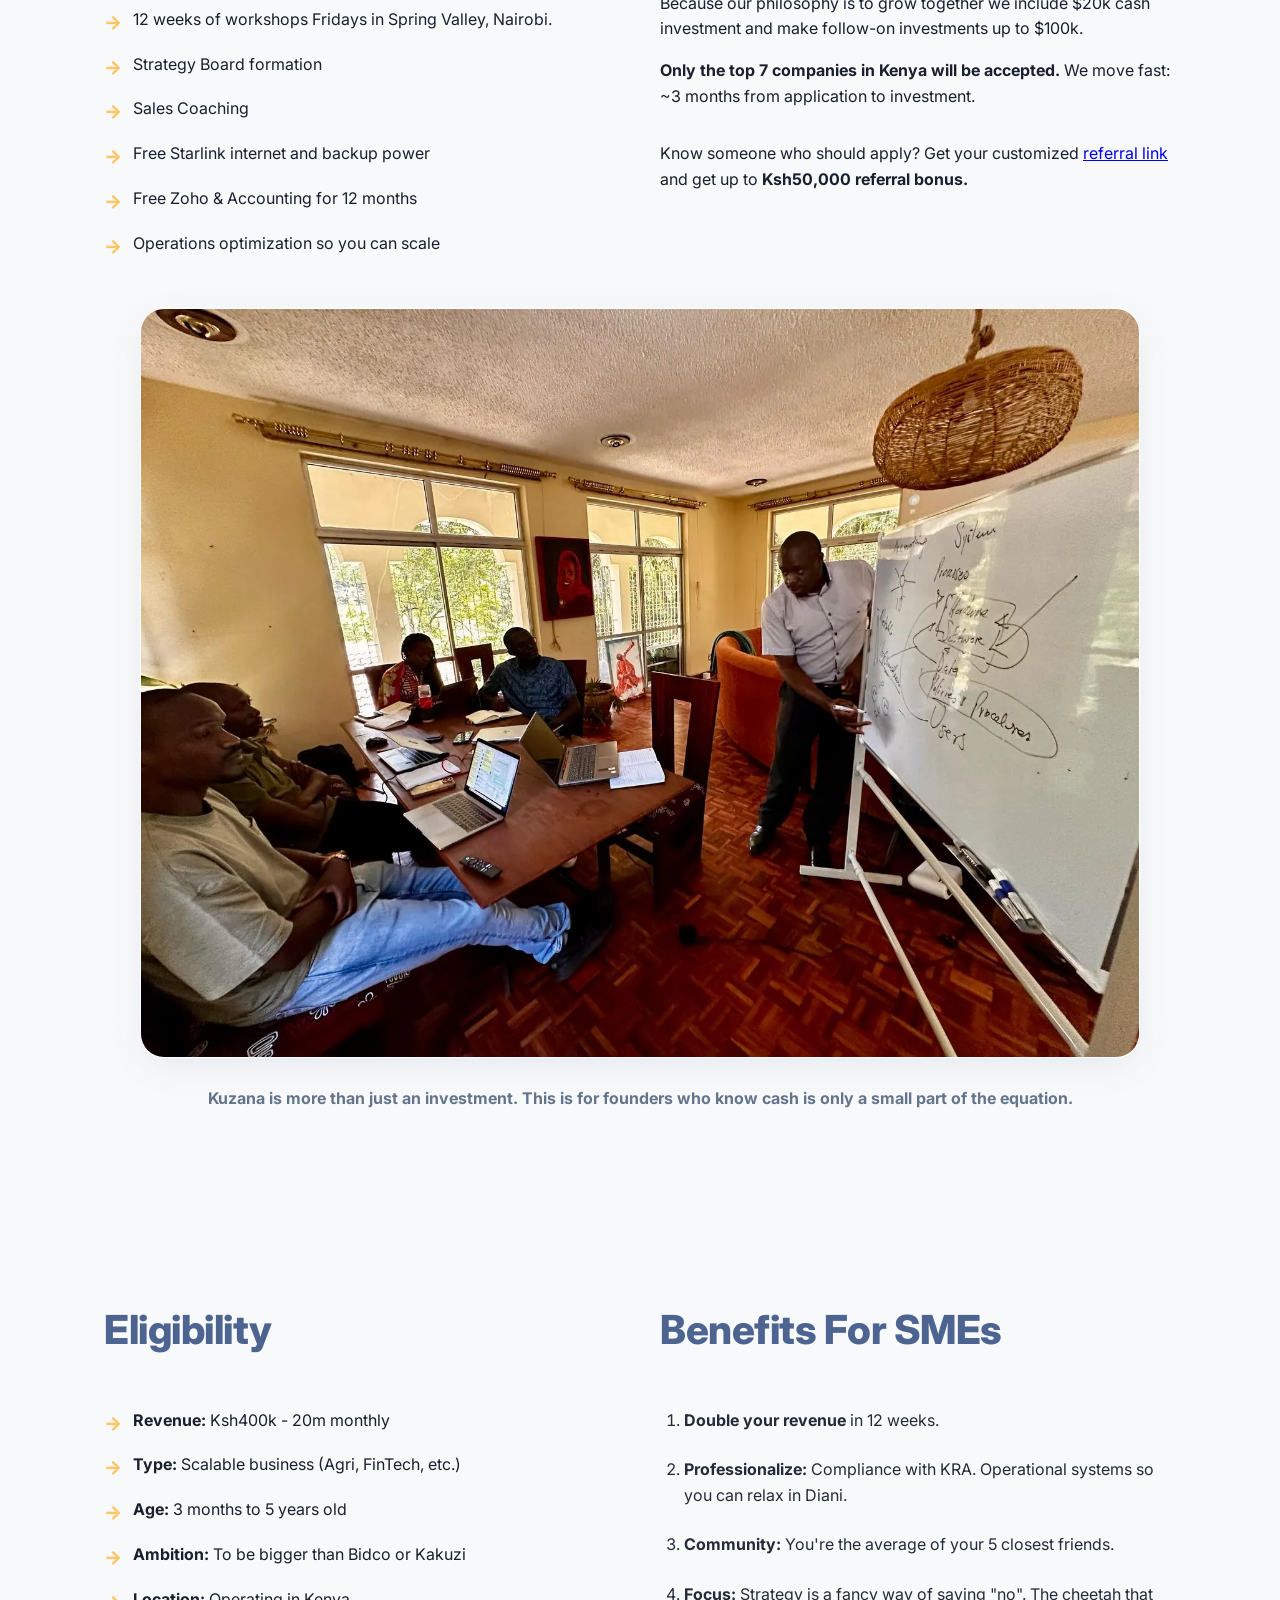
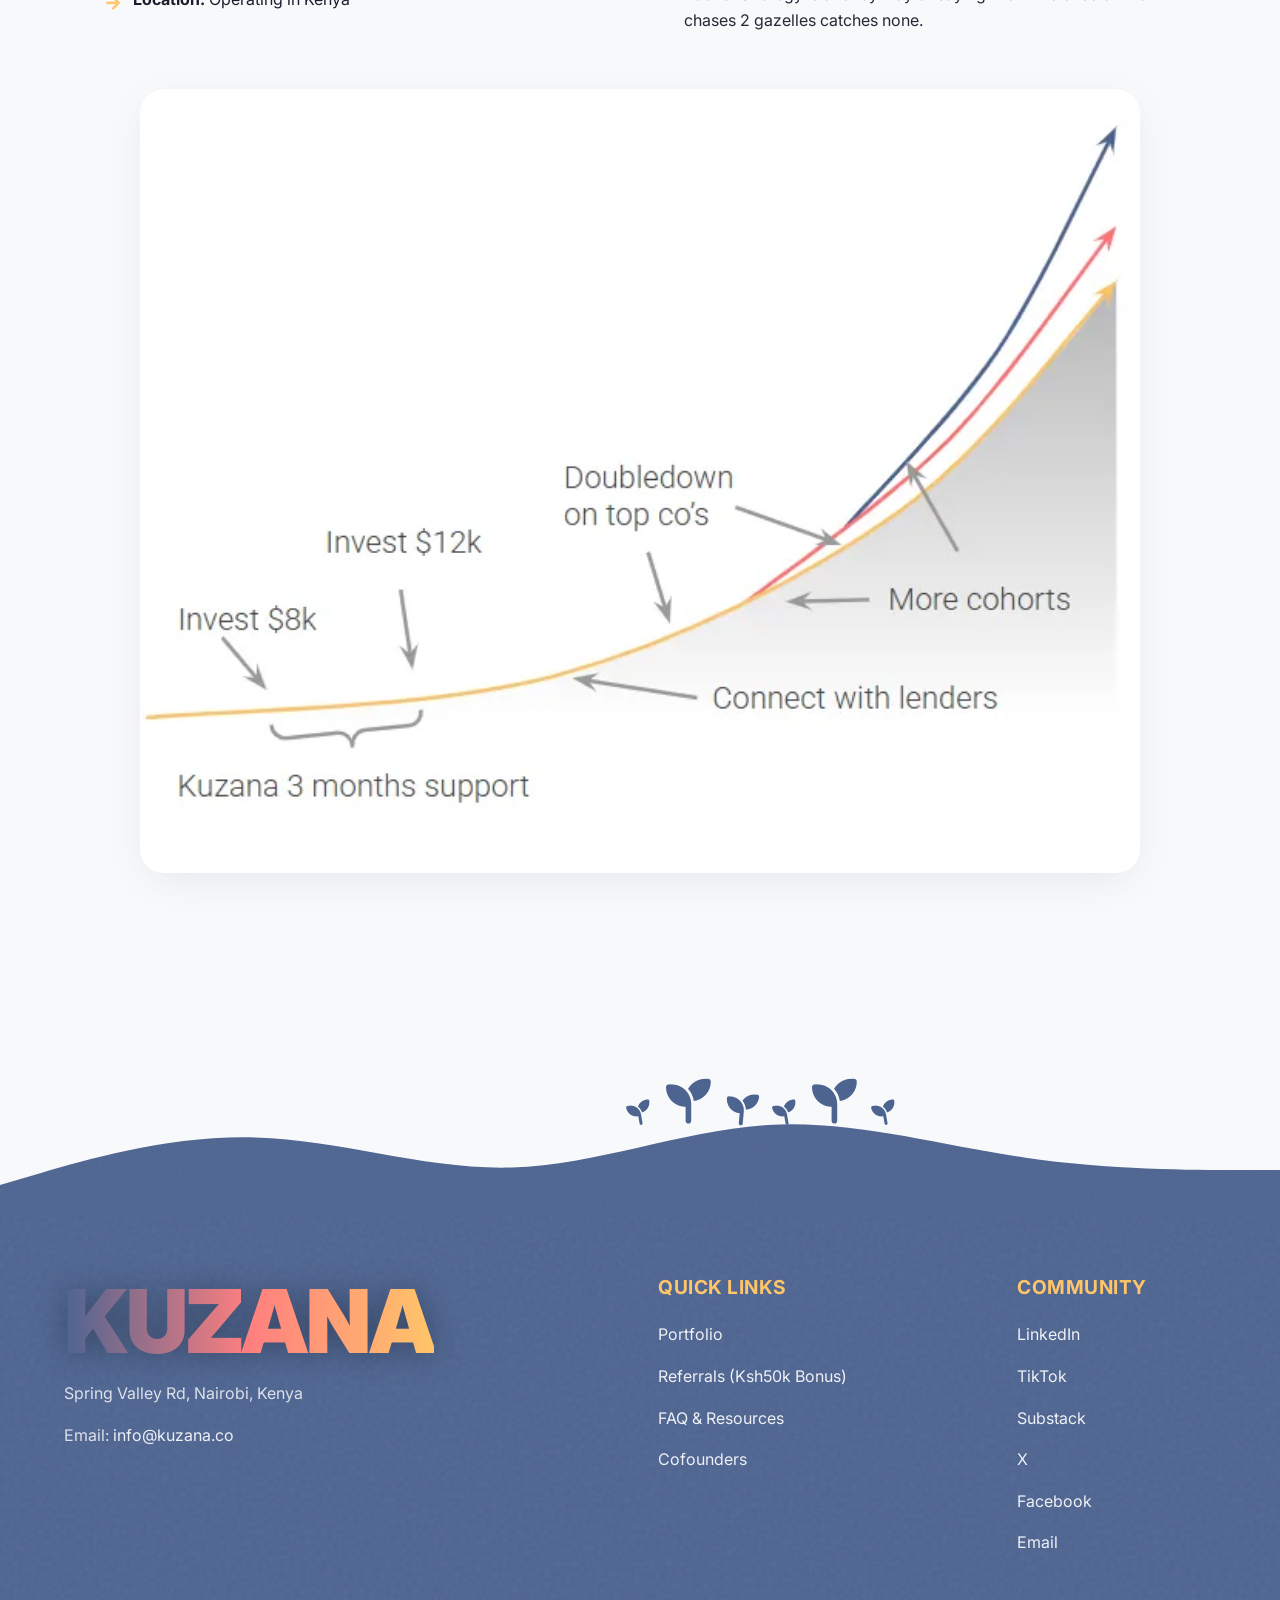
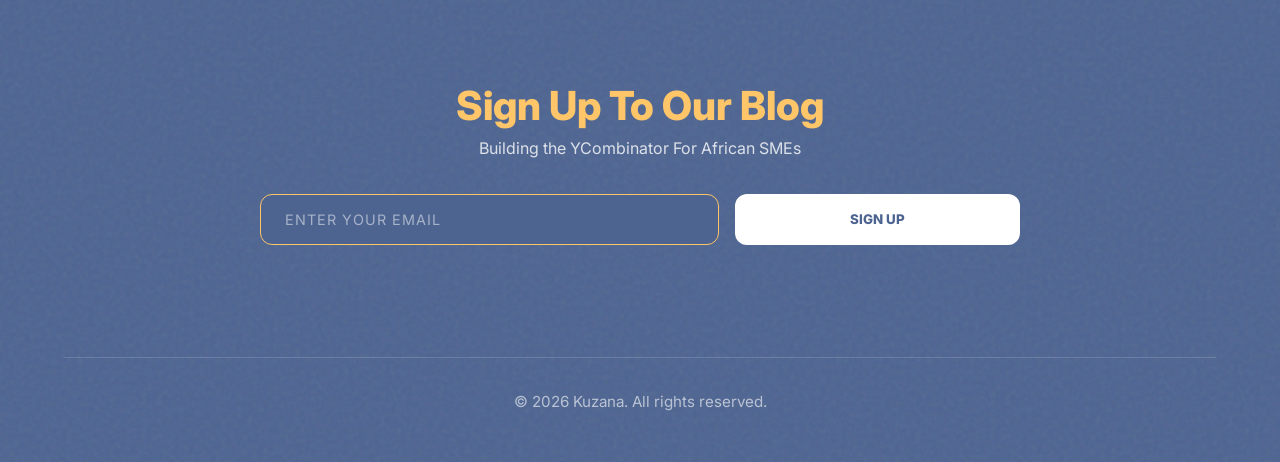
==== commit 2394a32f: "removed ../" ====
--- a/index.html
+++ b/index.html
@@ -4,10 +4,10 @@
 <head>
     <meta charset="UTF-8">
     <meta name="viewport" content="width=device-width, initial-scale=1.0">
-    <link rel="icon" type="image/png" href="../assets/logo/favicon.png">
+    <link rel="icon" type="image/png" href="assets/logo/favicon.png">
     <title>Kuzana | Education & Investment</title>
     <link href="https://fonts.googleapis.com/css2?family=Inter:wght@400;500;600;800&display=swap" rel="stylesheet">
-    <link rel="stylesheet" href="../style.css">
+    <link rel="stylesheet" href="style.css">
     <link rel="stylesheet" href="https://cdnjs.cloudflare.com/ajax/libs/font-awesome/6.5.1/css/all.min.css">
 </head>
 
@@ -17,7 +17,7 @@
     <nav class="site-nav nav-home">
         <div class="nav-container">
             <a href="index.html" class="brand-logo">
-                <img src="../assets/logo/kuzana-logo.png" alt="Kuzana Logo">
+                <img src="assets/logo/kuzana-logo.png" alt="Kuzana Logo">
             </a>
             <button class="menu-toggle" id="mobile-menu" aria-label="Toggle Menu">
                 <i class="fa-solid fa-bars"></i>
@@ -68,14 +68,14 @@
             <h3 class="section-heading text-center">In Batch 1, we helped four companies double their revenue in just 12
                 weeks!</h3>
             <div class="media-container mt-4">
-                <img src="../assets/images/4companies.svg" alt="4companies" class="full-width-image">
+                <img src="assets/images/4companies.svg" alt="4companies" class="full-width-image">
             </div>
             <h3 class="section-heading text-center">Happy Entrepreneurs</h3>
             <div class="card-grid">
                 <!-- Testimonial 1 -->
                 <div class="glass-card">
                     <div class="profile-header">
-                        <img src="../assets/images/Dickson1.png" alt="Dickson Ayuka" class="avatar">
+                        <img src="assets/images/Dickson1.png" alt="Dickson Ayuka" class="avatar">
                         <div class="profile-info">
                             <h4>Dickson Ayuka</h4>
                             <span class="badge">CEO • Batch 1</span>
@@ -84,13 +84,13 @@
                     <p class="quote">"If building a startup were World War II, Kuzana would be the guy beside you in the
                         trenches; the kind of investor every founder hopes for. The one who rolls up their sleeves,
                         opening doors and pushing for execution."</p>
-                    <img src="../assets/images/bellfeeds.jpeg" alt="Company Logo" class="company-logo">
+                    <img src="assets/images/bellfeeds.jpeg" alt="Company Logo" class="company-logo">
                 </div>
 
                 <!-- Testimonial 2 -->
                 <div class="glass-card">
                     <div class="profile-header">
-                        <img src="../assets/images/Joy.png" alt="Joy Obuya" class="avatar">
+                        <img src="assets/images/Joy.png" alt="Joy Obuya" class="avatar">
                         <div class="profile-info">
                             <h4>Joy Obuya</h4>
                             <span class="badge">CEO • Batch 3</span>
@@ -99,7 +99,7 @@
                     <p class="quote">"I knew there was demand for micro-customized high-end women's clothes, but I
                         didn't see the expected revenue. Through the workshops and the community conversations, the
                         blind spots became clear. Now, I'm seeing month-on-month growth!"</p>
-                    <img src="../assets/images/NAWIRI_logo.png" alt="Company Logo" class="company-logo">
+                    <img src="assets/images/NAWIRI_logo.png" alt="Company Logo" class="company-logo">
                 </div>
 
             </div>
@@ -152,7 +152,7 @@
 
             <!-- How it works Image Placement -->
             <div class="media-container mt-4">
-                <img src="../assets/images/image3.webp" alt="Kuzana Event" class="full-width-image">
+                <img src="assets/images/image3.webp" alt="Kuzana Event" class="full-width-image">
             </div>
 
 
@@ -192,7 +192,7 @@
             <!-- SME Graph Image Placement -->
             <div class="media-container sleek-card mt-4 p-0">
                 <!-- Drop Graph Image Here -->
-                <img src="../assets/images/image5.webp" alt="SME Growth Graph" class="full-width-image">
+                <img src="assets/images/image5.webp" alt="SME Growth Graph" class="full-width-image">
             </div>
         </section>
     </main>
@@ -278,7 +278,7 @@
         </div>
     </footer>
 
-    <script src="../script.js"></script>
+    <script src="script.js"></script>
 
     <!-- Floating WhatsApp CTA -->
     <a href="https://chat.whatsapp.com/BOIjYho65SB93f5C442o04" class="whatsapp-float" target="_blank" rel="noopener noreferrer"
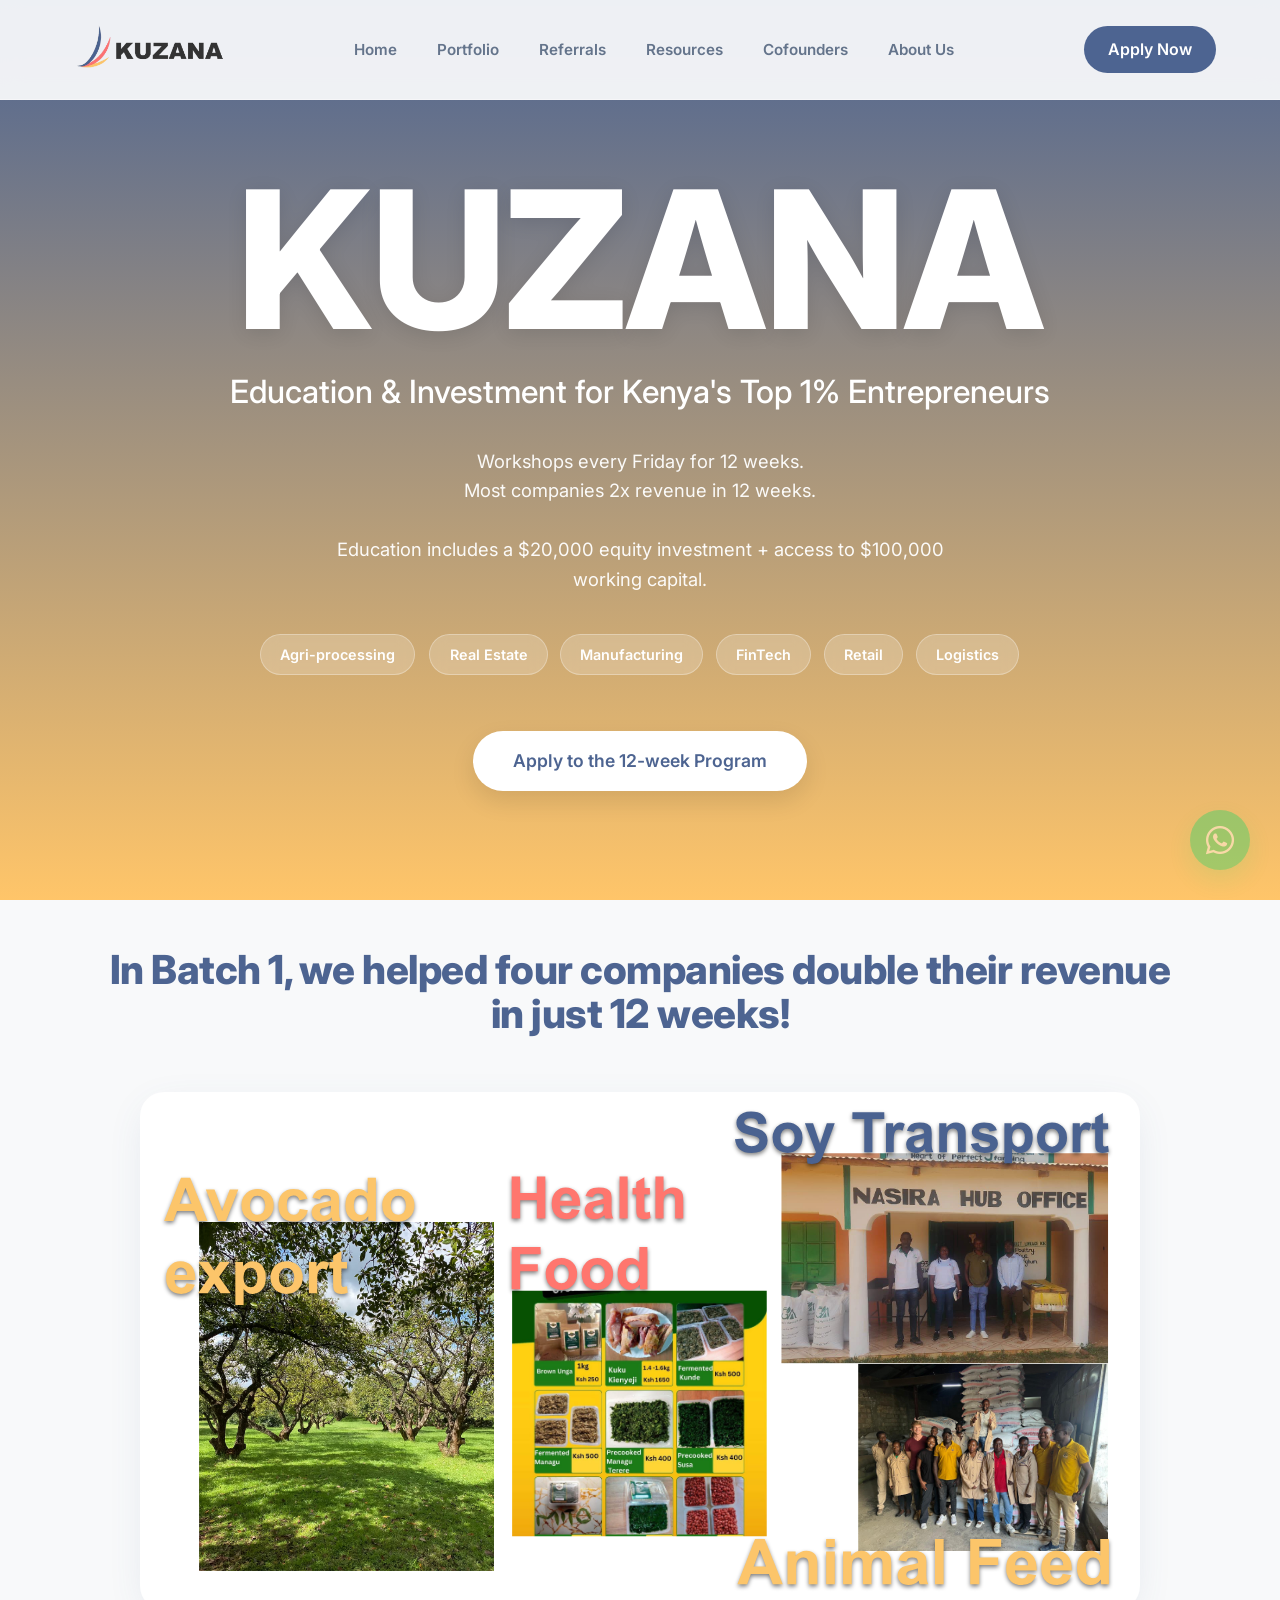
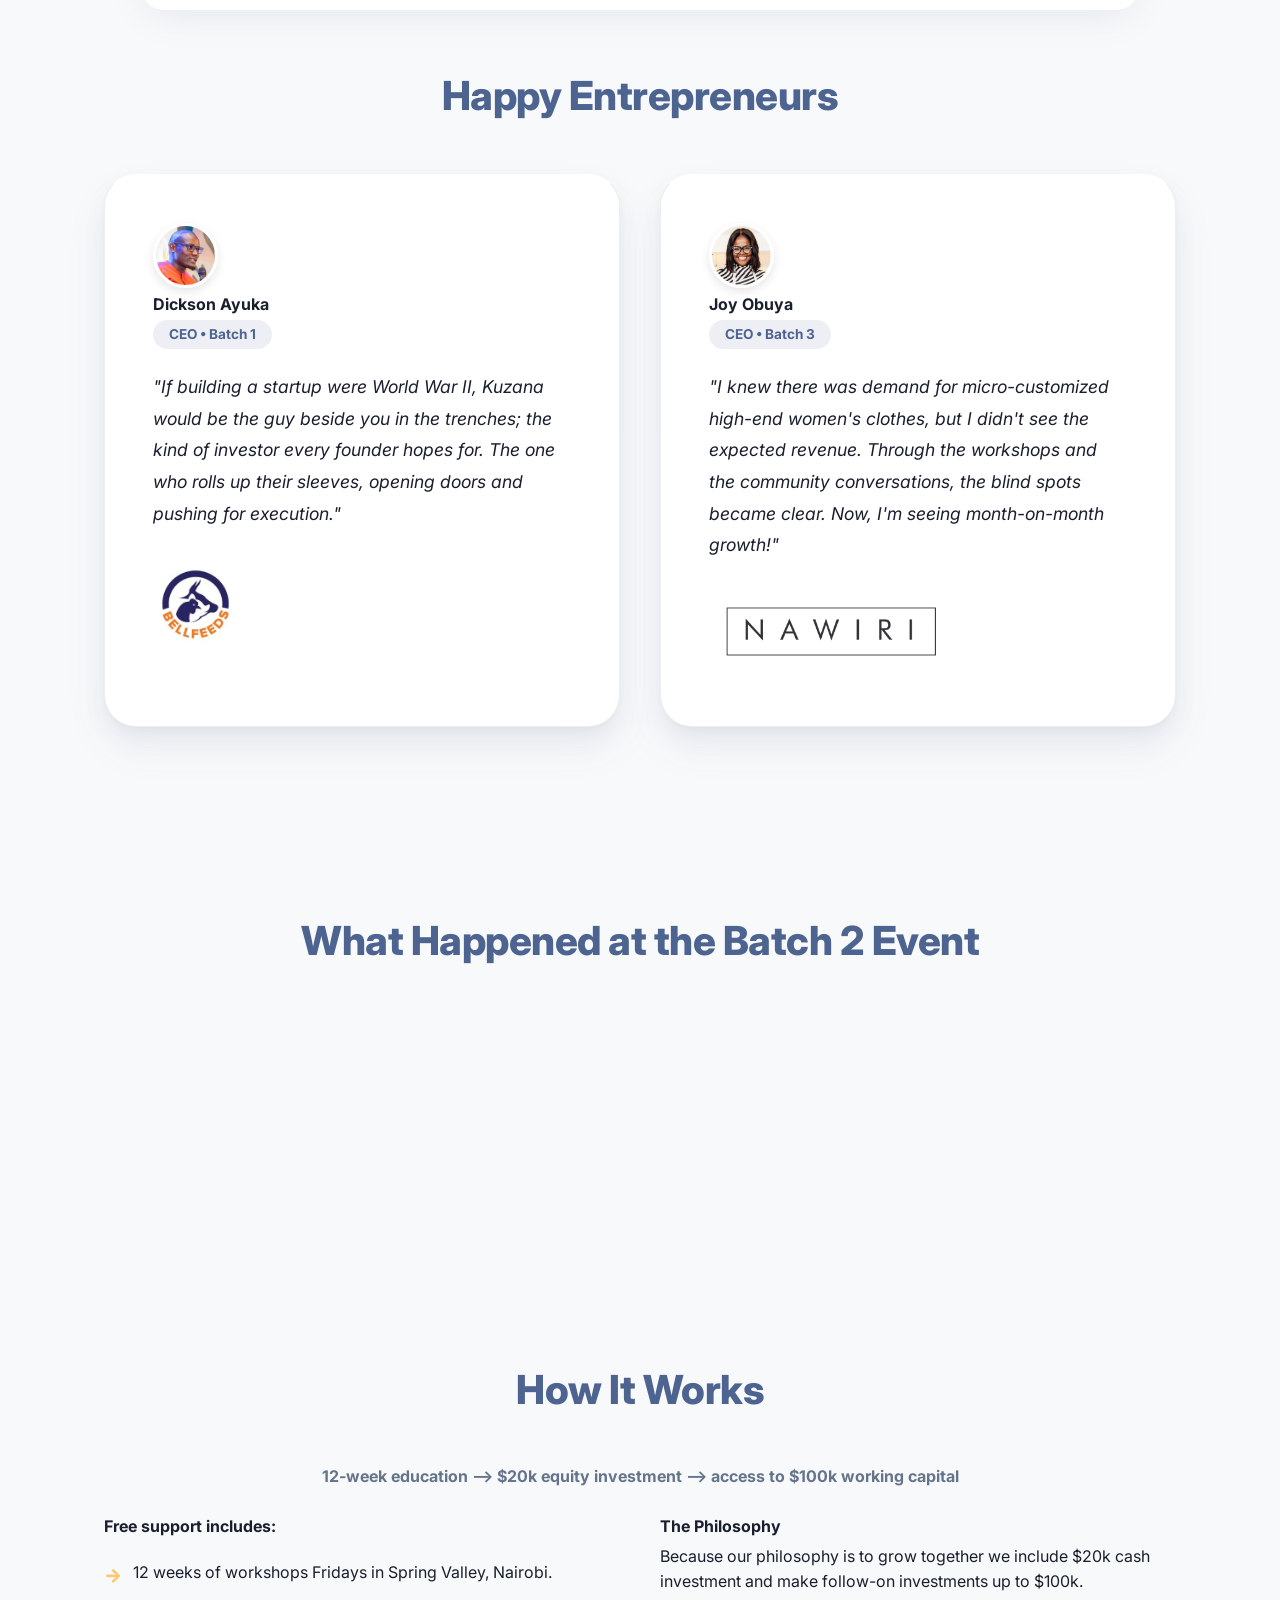
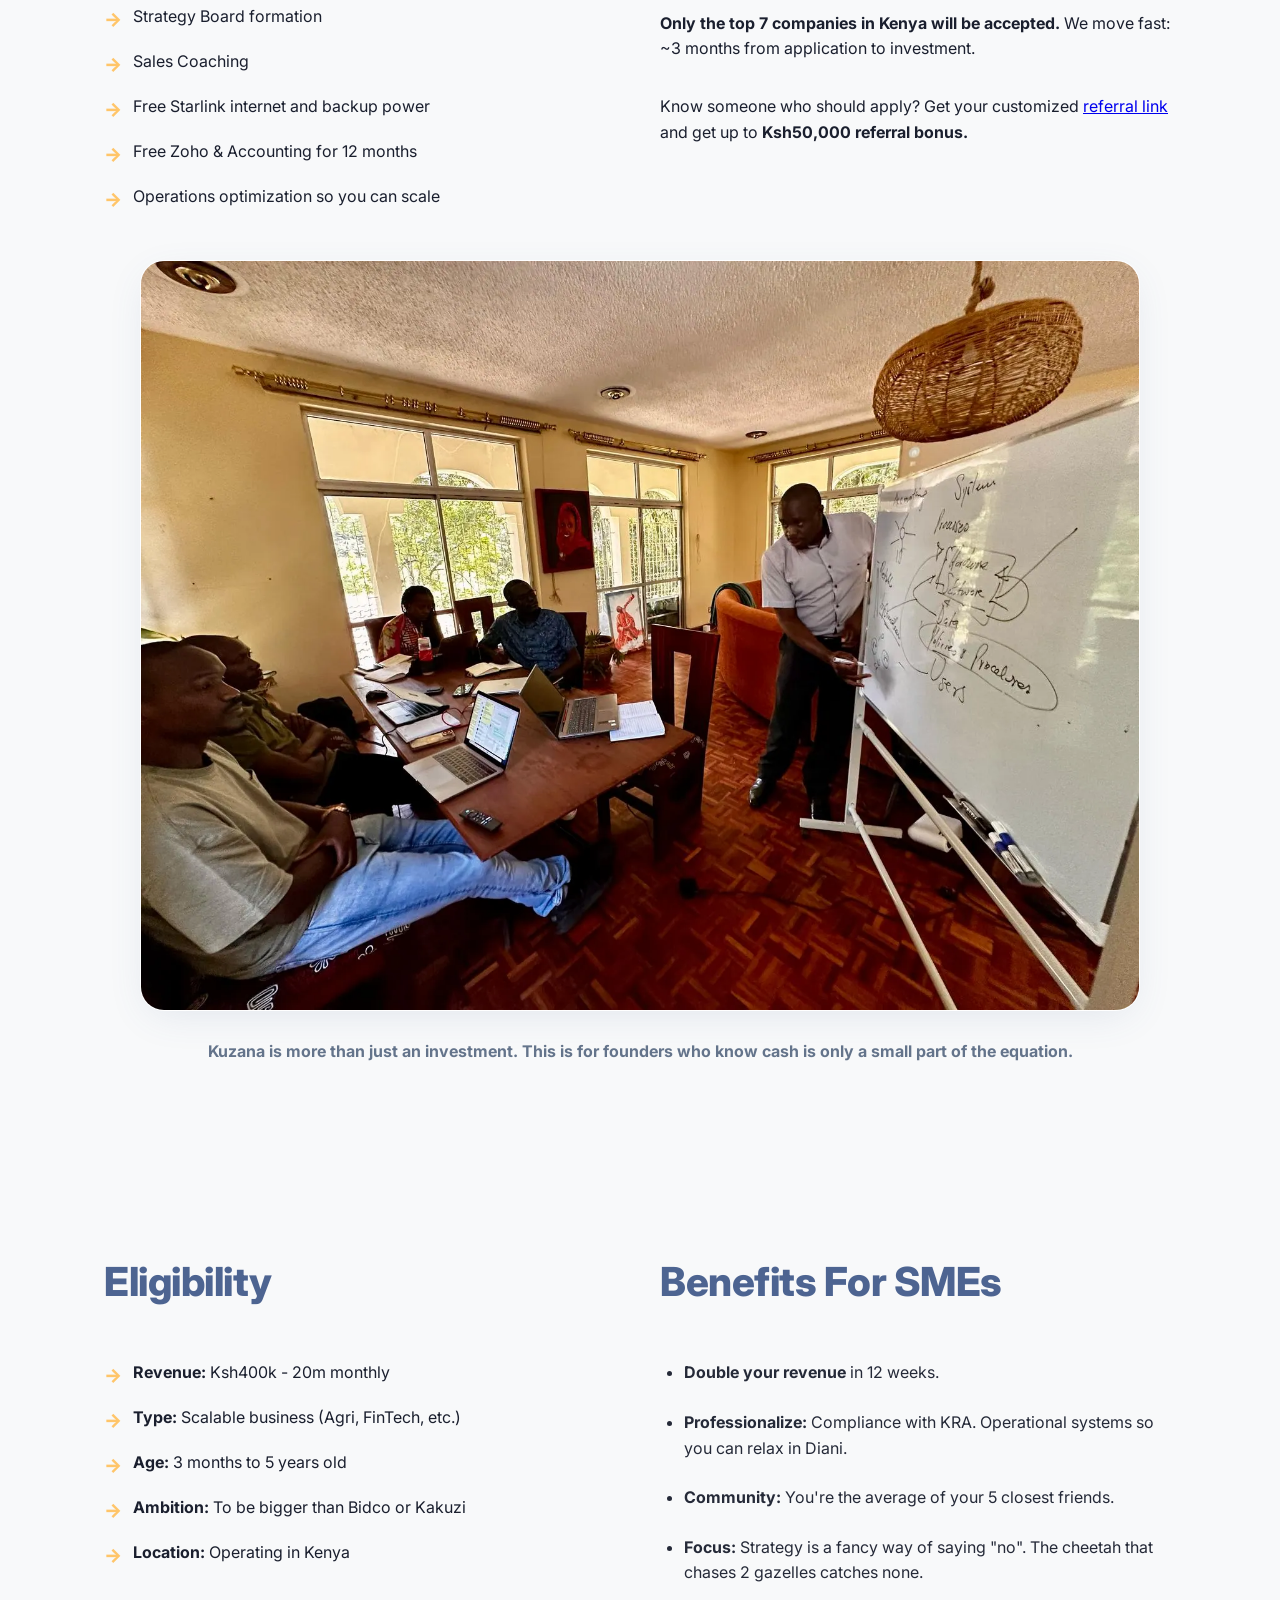
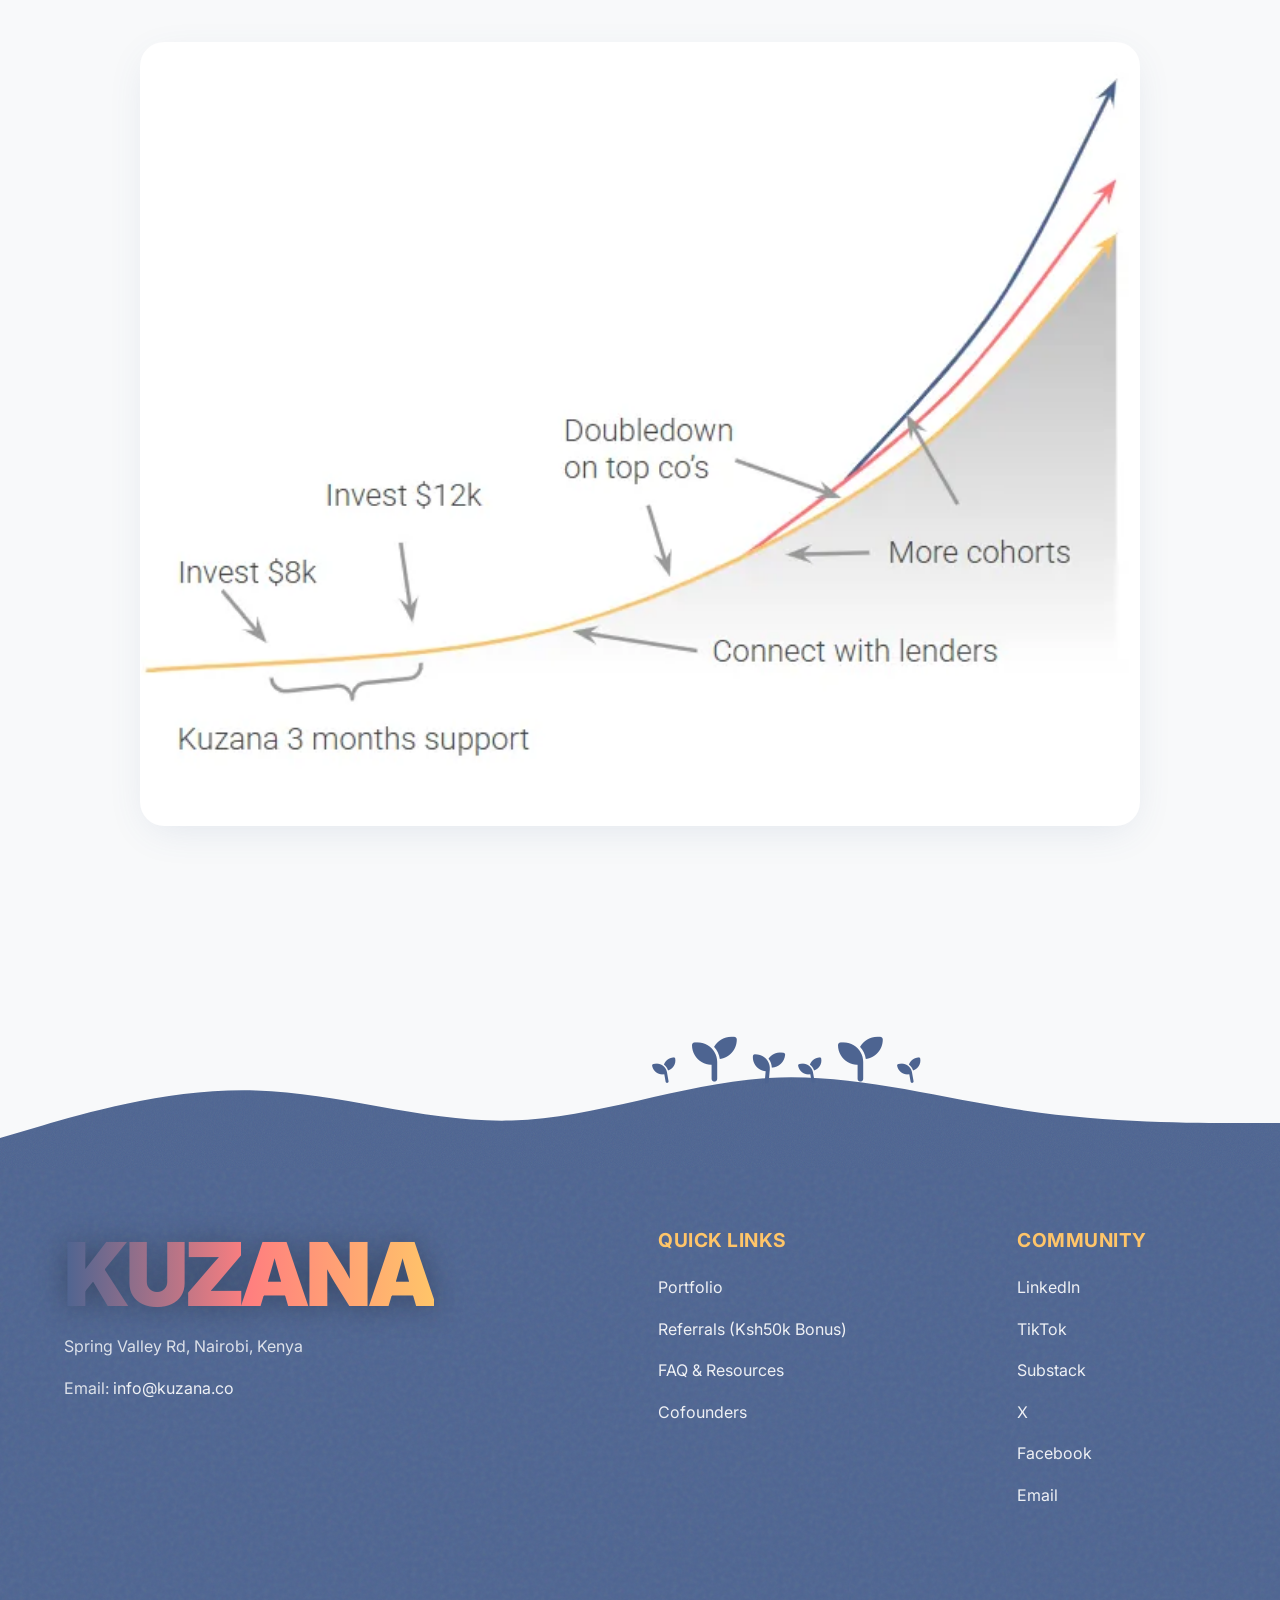
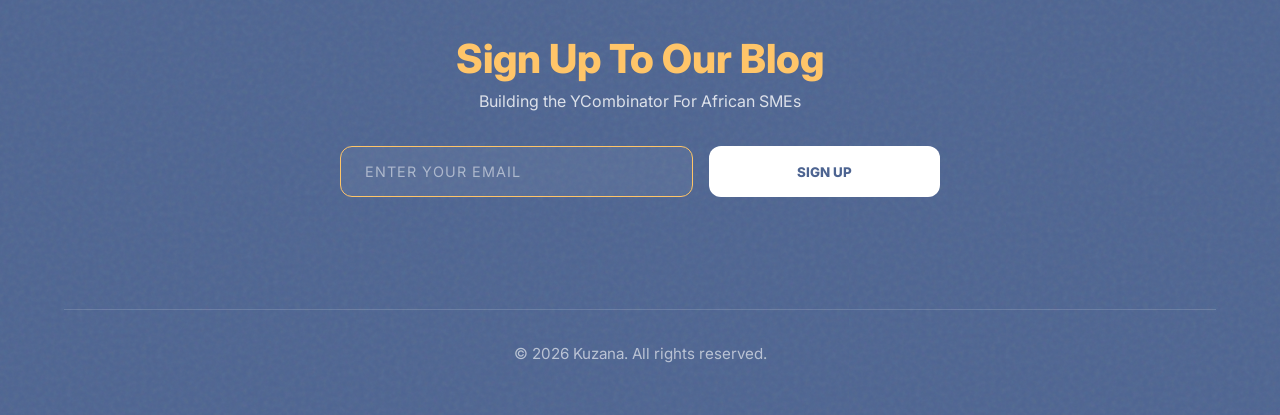
==== commit 6eb44ecb: "yt vid holder" ====
--- a/index.html
+++ b/index.html
@@ -108,7 +108,7 @@
         <!-- YouTube Video Section -->
         <section class="content-section">
             <h3 class="section-heading text-center">What Happened at the Batch 2 Event</h3>
-            <div class="media-container mt-4">
+            <div>
                 <div class="video-wrapper">
                     <iframe src="https://www.youtube.com/embed/zjZXd--TooU" title="Kuzana Batch 2" frameborder="0"
                         allow="accelerometer; autoplay; clipboard-write; encrypted-media; gyroscope; picture-in-picture"
--- a/style.css
+++ b/style.css
@@ -1,4 +1,6 @@
-/* Color Palette & Variables */
+/* ==========================================================================
+   Color Palette & Variables
+   ========================================================================== */
 :root {
     --brand-blue: #4d6491;
     --brand-red: #ff7f7f;
@@ -12,7 +14,9 @@
     --shadow-soft: 0 10px 40px -10px rgba(77, 100, 145, 0.15);
 }
 
-/* --- Global Resets & Vertical Rhythm --- */
+/* ==========================================================================
+   Global Resets & Vertical Rhythm
+   ========================================================================== */
 * {
     margin: 0;
     padding: 0;
@@ -27,18 +31,13 @@
     overflow-x: hidden;
 }
 
-/* Establish standard spacing for text */
-h1,
-h2,
-h3,
-h4 {
+h1, h2, h3, h4 {
     line-height: 1.1;
     color: var(--text-dark);
     margin-bottom: 0.5rem;
 }
 
-h5,
-h6 {
+h5, h6 {
     line-height: 1.2;
     color: var(--text-dark);
 }
@@ -51,7 +50,9 @@
     margin-bottom: 0;
 }
 
-/* --- Navigation --- */
+/* ==========================================================================
+   Navigation
+   ========================================================================== */
 .site-nav {
     position: fixed;
     top: 0;
@@ -62,14 +63,15 @@
     border-bottom: 1px solid var(--glass-border);
     z-index: 1000;
     transition: all 0.3s ease;
+    display: flex;
+    align-items: center;
 }
 
 .nav-container {
+    width: 100%;
     max-width: 1300px;
-    /* Optional: gives a nice max-width on huge screens */
     margin: 0 auto;
-    padding: 0.8rem 5%;
-    /* The 5% keeps it away from the screen edge */
+    padding: 0 5%;
     display: flex;
     justify-content: space-between;
     align-items: center;
@@ -80,8 +82,7 @@
     align-items: center;
     text-decoration: none;
     flex-shrink: 0;
-    /* Give it some breathing room so it's not "stuck" to the links */
-    padding-right: 2rem;
+    width: 160px; /* Constrains logo area so it doesn't affect nav width */
     transition: transform 0.3s ease;
 }
 
@@ -90,11 +91,10 @@
 }
 
 .brand-logo img {
-    /* Set this to your preferred size. 35px-40px is standard for "small" */
-    height: 80px;
+    height: 100px; /* Main desktop logo size */
     width: auto;
     display: block;
-    object-fit: absolute;
+    object-fit: contain;
 }
 
 .nav-links {
@@ -102,6 +102,7 @@
     gap: 2.5rem;
     list-style: none;
     margin: 0 auto;
+    align-items: center;
 }
 
 .nav-links a {
@@ -116,7 +117,7 @@
     color: var(--brand-red);
 }
 
-/* --- Hamburger Menu Base Styles --- */
+/* Hamburger Menu Toggle (Hidden on Desktop) */
 .menu-toggle {
     display: none;
     background: none;
@@ -125,38 +126,11 @@
     color: var(--brand-blue);
     cursor: pointer;
     z-index: 1001;
-    /* Keeps it above the dropdown */
-}
-
-/* --- Button Text Fix --- */
-.btn-nav,
-.mobile-only-cta .btn {
-    color: #ffffff !important;
-    /* Forces solid white text */
-    opacity: 1 !important;
-    /* Ensures no transparency */
-}
-
-/* Ensure the button doesn't look flat on mobile */
-.mobile-only-cta .btn {
-    width: 100%;
-    margin-top: 1rem;
-    text-align: center;
-    background: var(--brand-blue);
-    box-shadow: 0 4px 15px rgba(77, 100, 145, 0.2);
-}
-
-/* Fix for the navigation links in the subfolder pages */
-.nav-links.active {
-    display: flex;
-    z-index: 100;
-}
-
-.mobile-only {
-    display: none;
-}
-
-/* --- Buttons --- */
+}
+
+/* ==========================================================================
+   Buttons
+   ========================================================================== */
 .btn {
     display: inline-block;
     padding: 0.8rem 1.8rem;
@@ -170,8 +144,9 @@
 
 .btn-nav {
     background: var(--brand-blue);
-    color: var(--white);
+    color: var(--white) !important;
     padding: 0.7rem 1.5rem;
+    opacity: 1 !important;
 }
 
 .btn-nav:hover {
@@ -193,7 +168,9 @@
     box-shadow: 0 15px 35px rgba(0, 0, 0, 0.15);
 }
 
-/* --- Hero Section (Rising Gradient) --- */
+/* ==========================================================================
+   Hero Section (Rising Gradient)
+   ========================================================================== */
 .hero-section {
     position: relative;
     min-height: 100vh;
@@ -209,17 +186,9 @@
 }
 
 @keyframes riseUp {
-    0% {
-        background-position: 0% 100%;
-    }
-
-    50% {
-        background-position: 0% 0%;
-    }
-
-    100% {
-        background-position: 0% 100%;
-    }
+    0% { background-position: 0% 100%; }
+    50% { background-position: 0% 0%; }
+    100% { background-position: 0% 100%; }
 }
 
 #hero-canvas {
@@ -285,7 +254,9 @@
     border: 1px solid rgba(255, 255, 255, 0.3);
 }
 
-/* --- Main Content Layout --- */
+/* ==========================================================================
+   Main Content Layout & Cards
+   ========================================================================== */
 .main-content {
     max-width: 1200px;
     margin: -5rem auto 0;
@@ -296,7 +267,6 @@
 
 .content-section {
     padding: 4rem 0;
-    /* More breathing room between sections */
 }
 
 .section-heading {
@@ -304,7 +274,6 @@
     margin-top: 4rem;
     color: var(--brand-blue);
     margin-bottom: 3.5rem;
-    /* Massive jump here for neat spacing before cards */
     font-weight: 800;
     letter-spacing: -0.5px;
 }
@@ -313,40 +282,41 @@
     display: grid;
     grid-template-columns: repeat(auto-fit, minmax(320px, 1fr));
     gap: 2.5rem;
-    /* Increased gap between cards */
-}
-
-/* --- The Sleek Glass Card Internals --- */
-.glass-card {
-    background: var(--glass-bg);
-    backdrop-filter: blur(16px);
-    border: 1px solid var(--glass-border);
-    border-radius: 1.5rem;
+}
+
+/* --- High-Depth 3D Card Style --- */
+.card-3d, .glass-card {
+    background: var(--white);
+    border-radius: 2rem;
     padding: 3rem;
-    /* Thicker inner padding */
-    box-shadow: var(--shadow-soft);
-    transition: transform 0.3s ease, box-shadow 0.3s ease;
-}
-
-.glass-card:hover {
-    transform: translateY(-5px);
-    box-shadow: 0 20px 40px -10px rgba(77, 100, 145, 0.2);
-}
-
-.glass-card.brand-tint {
+    position: relative;
+    border: 1px solid rgba(77, 100, 145, 0.1);
+    border-top: 1.5px solid rgba(255, 255, 255, 0.9);
+    box-shadow:
+        0 1px 2px rgba(0, 0, 0, 0.02),
+        0 4px 8px rgba(0, 0, 0, 0.02),
+        0 12px 24px rgba(77, 100, 145, 0.05),
+        0 20px 40px rgba(77, 100, 145, 0.08);
+    transition: all 0.5s cubic-bezier(0.175, 0.885, 0.32, 1.275);
+}
+
+.card-3d:hover, .glass-card:hover {
+    transform: translateY(-10px) scale(1.01);
+    box-shadow:
+        0 30px 60px -12px rgba(50, 50, 93, 0.25),
+        0 18px 36px -18px rgba(0, 0, 0, 0.3);
+}
+
+.card-3d.brand-tint, .glass-card.brand-tint {
     background: linear-gradient(135deg, var(--brand-red), #ff9999);
     border: none;
     color: var(--white);
 }
 
-.glass-card h4 {
-    font-size: 1.3rem;
-    margin-bottom: 1rem;
-    color: var(--brand-blue);
-}
-
-.glass-card.brand-tint h4 {
-    color: var(--white);
+.referral-box.card-3d {
+    background: linear-gradient(135deg, #ffffff 0%, #fffbf2 100%);
+    border: 2px solid var(--brand-yellow);
+    margin-top: 3rem;
 }
 
 .card-header {
@@ -354,14 +324,12 @@
     justify-content: space-between;
     align-items: center;
     margin-bottom: 2rem;
-    /* Pushes the quote further down */
     border-bottom: 1px solid rgba(0, 0, 0, 0.05);
     padding-bottom: 1rem;
 }
 
 .card-header h4 {
     margin-bottom: 0;
-    /* Resets margin for flexbox alignment */
     font-size: 1.2rem;
 }
 
@@ -378,18 +346,53 @@
     font-size: 1.1rem;
     line-height: 1.8;
     margin-top: 1.5rem;
-    /* vastly improves quote readability */
     color: var(--text-dark);
     font-style: italic;
 }
 
-/* --- Media Containers (Locks images inside the rounded borders) --- */
+/* Lists inside cards */
+.feature-list {
+    list-style: none;
+    margin-top: 1.5rem;
+}
+
+.feature-list li {
+    margin-bottom: 1.2rem;
+    padding-left: 1.8rem;
+    position: relative;
+    color: var(--text-dark);
+    line-height: 1.6;
+}
+
+.feature-list li::before {
+    content: '→';
+    color: var(--brand-yellow);
+    position: absolute;
+    left: 0;
+    font-weight: 800;
+    font-size: 1.2rem;
+}
+
+.benefit-list {
+    list-style: disc;
+    padding-left: 1.5rem;
+}
+
+.benefit-list li {
+    margin-top: 1.5rem;
+    margin-bottom: 1.5rem;
+    opacity: 0.95;
+    line-height: 1.6;
+}
+
+/* ==========================================================================
+   Media Containers & Avatars
+   ========================================================================== */
 .media-container {
     background: var(--white);
     border: 1px solid var(--glass-border);
     border-radius: 1.5rem;
     overflow: hidden;
-    /* THIS is what stops images from bleeding out */
     box-shadow: var(--shadow-soft);
     margin: 2rem auto;
     max-width: 1000px;
@@ -398,17 +401,14 @@
 .full-width-image {
     width: 100%;
     display: block;
-    /* Removes weird whitespace under images */
     object-fit: cover;
     margin-bottom: 0;
 }
 
-/* --- Avatars & Logos --- */
 .avatar {
     width: 65px;
     height: 65px;
     border-radius: 50%;
-    /* Makes it a perfect circle */
     object-fit: cover;
     border: 3px solid var(--white);
     box-shadow: 0 4px 10px rgba(0, 0, 0, 0.1);
@@ -417,17 +417,34 @@
 .company-logo {
     width: auto;
     max-width: 100%;
-    /* Prevents wide logos from breaking the card */
     height: 85px;
-    /* Gives square logos much more room to grow */
     object-fit: contain;
     display: block;
     margin-top: 2rem;
 }
 
-/* --- Team Member Cards --- */
-.team-member.p-4 {
+/* ==========================================================================
+   Team Section
+   ========================================================================== */
+.team-grid {
+    display: flex;
+    flex-wrap: wrap;
+    justify-content: center;
+    gap: 2rem;
+}
+
+.team-member {
+    background: var(--white);
     padding: 2rem;
+    border-radius: 1.2rem;
+    box-shadow: var(--shadow-soft);
+    min-width: 220px;
+}
+
+.team-member h5 {
+    font-size: 1.2rem;
+    color: var(--brand-blue);
+    margin-bottom: 0.5rem;
 }
 
 .team-avatar {
@@ -440,146 +457,29 @@
     box-shadow: 0 4px 15px rgba(0, 0, 0, 0.08);
 }
 
-/* Lists inside cards */
-.feature-list {
-    list-style: none;
-    margin-top: 1.5rem;
-}
-
-.feature-list li {
-    margin-bottom: 1.2rem;
-    /* Spread out the bullet points */
-    padding-left: 1.8rem;
-    position: relative;
-    color: var(--text-dark);
-    line-height: 1.6;
-}
-
-.feature-list li::before {
-    content: '→';
-    color: var(--brand-yellow);
-    position: absolute;
-    left: 0;
-    font-weight: 800;
-    font-size: 1.2rem;
-}
-
-.feature-list.no-icon li::before {
-    content: '';
-}
-
-.feature-list.no-icon li {
-    padding-left: 0;
-}
-
-.benefit-list {
-    list-style: dot;
-    padding-left: 1.5rem;
-    /* This pushes the bullets away from the left edge */
-}
-
-.benefit-list li {
-    margin-top: 1.5rem;
-    margin-bottom: 1.5rem;
-    opacity: 0.95;
-    line-height: 1.6;
-}
-
-/* --- High-Depth 3D Card Style --- */
-.card-3d {
-    background: var(--white);
-    border-radius: 2rem;
-    padding: 3rem;
-    position: relative;
-    border: 1px solid rgba(77, 100, 145, 0.1);
-
-    /* Subtle 1px highlight on the top edge to simulate overhead light */
-    border-top: 1.5px solid rgba(255, 255, 255, 0.9);
-
-    /* Multi-layered shadow for realistic 3D depth */
-    box-shadow:
-        0 1px 2px rgba(0, 0, 0, 0.02),
-        0 4px 8px rgba(0, 0, 0, 0.02),
-        0 12px 24px rgba(77, 100, 145, 0.05),
-        0 20px 40px rgba(77, 100, 145, 0.08);
-
-    transition: all 0.5s cubic-bezier(0.175, 0.885, 0.32, 1.275);
-}
-
-.card-3d:hover {
-    transform: translateY(-10px) scale(1.01);
-    box-shadow:
-        0 30px 60px -12px rgba(50, 50, 93, 0.25),
-        0 18px 36px -18px rgba(0, 0, 0, 0.3);
-}
-
-.referral-box.card-3d {
-    background: linear-gradient(135deg, #ffffff 0%, #fffbf2 100%);
-    border: 2px solid var(--brand-yellow);
-    margin-top: 3rem;
-}
-
-/* --- Team Section --- */
-.team-grid {
-    display: flex;
-    flex-wrap: wrap;
-    justify-content: center;
-    gap: 2rem;
-}
-
-.team-member {
-    background: var(--white);
-    padding: 2rem;
-    border-radius: 1.2rem;
-    box-shadow: var(--shadow-soft);
-    min-width: 220px;
-}
-
-.team-member h5 {
-    font-size: 1.2rem;
-    color: var(--brand-blue);
-    margin-bottom: 0.5rem;
-}
-
-/* --- Silhouette Footer --- */
+/* ==========================================================================
+   Footer & Newsletter
+   ========================================================================== */
 .site-footer {
     position: relative;
     margin-top: 6rem;
-    background: var(--bg-dark);
-}
-
-/* --- Footer Saplings (Font Awesome) --- */
+    background: var(--bg-light);
+}
+
 .sapling-container {
     position: absolute;
-    top: 15px;
-    right: 30%;
+    top: 20px;
+    right: 28%;
     display: flex;
     align-items: flex-end;
     gap: 15px;
     z-index: 5;
 }
 
-.sapling {
-    color: var(--brand-blue);
-}
-
-/* Control size with font-size now */
-.sapling.s-small {
-    font-size: 1.5rem;
-    transform: rotate(-10deg);
-    /* Slight lean to the left */
-}
-
-.sapling.s-medium {
-    font-size: 2rem;
-    transform: rotate(5deg);
-    /* Slight lean to the right */
-}
-
-.sapling.s-large {
-    font-size: 2.8rem;
-    /* The big one in the middle */
-}
+.sapling { color: var(--brand-blue); }
+.sapling.s-small { font-size: 1.5rem; transform: rotate(-10deg); }
+.sapling.s-medium { font-size: 2rem; transform: rotate(5deg); }
+.sapling.s-large { font-size: 2.8rem; }
 
 .footer-silhouette {
     display: block;
@@ -591,13 +491,11 @@
 
 .footer-content {
     background-color: var(--brand-blue);
-    /* Retained your premium noise texture */
     background-image: url("data:image/svg+xml,%3Csvg viewBox='0 0 200 200' xmlns='http://www.w3.org/2000/svg'%3E%3Cfilter id='noiseFilter'%3E%3CfeTurbulence type='fractalNoise' baseFrequency='0.8' numOctaves='3' stitchTiles='stitch'/%3E%3C/filter%3E%3Crect width='100%25' height='100%25' filter='url(%23noiseFilter)' opacity='0.08'/%3E%3C/svg%3E");
     color: var(--white);
     padding: 4rem 5% 3rem;
 }
 
-/* --- Footer Layout (Updated to Flexbox for Centering) --- */
 .footer-grid {
     max-width: 1200px;
     margin: 0 auto;
@@ -609,46 +507,33 @@
     padding-bottom: 3rem;
 }
 
-.footer-brand {
-    flex: 1 1 350px;
-    /* Forces this to take up the left block */
-}
-
-/* The Massive Tri-Color Logo */
+.footer-brand { flex: 1 1 350px; }
+
 .footer-logo-massive {
     font-size: clamp(3.5rem, 8vw, 5.5rem);
     font-weight: 900;
     margin-bottom: 1rem;
     letter-spacing: -2px;
     line-height: 1;
-    /* The Brand Colors Gradient */
     background: linear-gradient(90deg, var(--brand-blue), var(--brand-red), var(--brand-yellow));
     -webkit-background-clip: text;
     -webkit-text-fill-color: transparent;
-    /* Subtle white glow so the blue part of the text doesn't vanish */
     filter: drop-shadow(0 2px 15px rgba(0, 0, 0, 0.3));
     display: inline-block;
 }
 
-.footer-brand p {
-    color: rgba(255, 255, 255, 0.8);
-}
-
-.footer-brand a,
-.footer-links a,
-.footer-socials a {
+.footer-brand p { color: rgba(255, 255, 255, 0.8); }
+
+.footer-brand a, .footer-links a, .footer-socials a {
     color: rgba(255, 255, 255, 0.9);
     text-decoration: none;
     transition: color 0.2s;
 }
 
-.footer-brand a:hover,
-.footer-links a:hover,
-.footer-socials a:hover {
+.footer-brand a:hover, .footer-links a:hover, .footer-socials a:hover {
     color: var(--brand-yellow);
 }
 
-/* Centers the two columns in the remaining space */
 .footer-links-wrapper {
     flex: 1 1 500px;
     display: flex;
@@ -657,26 +542,16 @@
     flex-wrap: wrap;
 }
 
-/* Consolidated your heading styles */
-.footer-links h4,
-.footer-socials h4 {
+.footer-links h4, .footer-socials h4 {
     margin-bottom: 1.5rem;
     font-size: 1.2rem;
     letter-spacing: 0.5px;
     text-transform: uppercase;
     color: var(--brand-yellow);
-    /* Kept your yellow accent! */
-}
-
-.footer-links ul,
-.footer-socials ul {
-    list-style: none;
-}
-
-.footer-links li,
-.footer-socials li {
-    margin-bottom: 1rem;
-}
+}
+
+.footer-links ul, .footer-socials ul { list-style: none; }
+.footer-links li, .footer-socials li { margin-bottom: 1rem; }
 
 .footer-bottom {
     text-align: center;
@@ -685,6 +560,7 @@
     font-size: 0.95rem;
 }
 
+/* Newsletter Block */
 .footer-newsletter {
     display: flex;
     flex-direction: column;
@@ -708,13 +584,13 @@
     margin-bottom: 2rem;
 }
 
-/* --- Form Layout --- */
 .newsletter-form {
     display: flex;
     justify-content: center;
     gap: 1rem;
     margin: 0 auto;
     width: 100%;
+    max-width: 600px;
 }
 
 .newsletter-form input {
@@ -722,19 +598,15 @@
     flex: 2;
     min-width: 200px;
     border: 1.5px solid var(--brand-yellow);
-    background: var(--brand-blue);
-    /* Slight tint for depth */
+    background: rgba(255, 255, 255, 0.05);
     color: var(--white);
     font-size: 0.9rem;
     border-radius: 12px;
-    /* Sleek rounded look */
     text-transform: uppercase;
     letter-spacing: 1px;
 }
 
-.newsletter-form input::placeholder {
-    color: rgba(255, 255, 255, 0.5);
-}
+.newsletter-form input::placeholder { color: rgba(255, 255, 255, 0.5); }
 
 .newsletter-form button {
     padding: 1rem 2.5rem;
@@ -751,42 +623,19 @@
 .newsletter-form button:hover {
     background: var(--brand-yellow);
     transform: translateY(-2px);
-    box-shadow: var(--brand-yellow);
-}
-
-
-/* --- Utilities --- */
-.mt-4 {
-    margin-top: 2rem;
-}
-
-.mb-4 {
-    margin-bottom: 2rem;
-}
-
-.text-center {
-    text-align: center;
-}
-
-.text-muted {
-    color: var(--text-muted);
-}
-
-.text-white {
-    color: var(--white);
-}
-
-/* --- Floating WhatsApp Widget --- */
+    box-shadow: 0 5px 15px rgba(250, 204, 21, 0.3);
+}
+
+/* ==========================================================================
+   Floating WhatsApp Widget
+   ========================================================================== */
 .whatsapp-float {
     position: fixed;
     bottom: 30px;
-    /* Distance from bottom */
     right: 30px;
-    /* Distance from right */
     width: 60px;
     height: 60px;
     background-color: #25d366;
-    /* Official WhatsApp Green */
     color: white;
     border-radius: 50%;
     display: flex;
@@ -794,77 +643,54 @@
     justify-content: center;
     font-size: 32px;
     text-decoration: none;
-
-    /* High z-index to stay above the wave and texture */
     z-index: 9999;
-
-    /* Dimmed state when not interacted with */
     opacity: 0.4;
-
-    /* 3D shadow that matches your sleek-card vibe */
     box-shadow: 0 10px 25px rgba(37, 211, 102, 0.3);
-
     transition: all 0.4s cubic-bezier(0.175, 0.885, 0.32, 1.275);
 }
 
 .whatsapp-float:hover {
     opacity: 1;
-    /* Fully visible on interaction */
     transform: scale(1.15) translateY(-5px);
     box-shadow: 0 15px 35px rgba(37, 211, 102, 0.5);
 }
 
-/* Mobile Adjustment: Ensure it doesn't cover footer links too much */
+/* ==========================================================================
+   Utilities
+   ========================================================================== */
+.mt-4 { margin-top: 2rem; }
+.mb-4 { margin-bottom: 2rem; }
+.text-center { text-align: center; }
+.text-muted { color: var(--text-muted); }
+.text-white { color: var(--white); }
+
+/* ==========================================================================
+   Responsive Breakpoints
+   ========================================================================== */
+
+/* --- Desktop Nav Logic --- */
+@media (min-width: 769px) {
+    .mobile-only-cta { display: none !important; }
+    .desktop-cta { display: inline-block; }
+}
+
+/* --- Main Mobile Breakpoint (< 768px) --- */
 @media (max-width: 768px) {
-    .whatsapp-float {
-        bottom: 20px;
-        right: 20px;
-        width: 50px;
-        height: 50px;
-        font-size: 26px;
-        opacity: 0.6;
-        /* Slightly more visible by default on mobile */
-    }
-}
-
-@media (min-width: 769px) {
-
-    /* Always hide the link inside the list on desktop */
-    .mobile-only-cta {
-        display: none !important;
-    }
-
-    /* Always show the standalone button on desktop */
-    .desktop-cta {
-        display: inline-block;
-    }
-}
-
-/* Responsive adjustments */
-@media (max-width: 768px) {
-    .nav-links {
-        display: none;
-    }
-
-    .hero-section {
-        padding-top: 8rem;
-    }
-
-    .glass-card {
-        padding: 2rem;
-    }
-
-    .content-section {
-        padding: 4rem 0;
-    }
-
-    /* Menu Fixes */
-    .menu-toggle {
-        display: block;
-    }
-
-    .desktop-cta {
-        display: none;
+    .hero-section { padding-top: 8rem; }
+    .content-section { padding: 4rem 0; }
+    .card-3d, .glass-card { padding: 2rem; }
+
+    /* Nav Layout Fixes */
+    .menu-toggle { display: block; }
+    .desktop-cta { display: none; }
+    .mobile-only-cta { display: block; }
+    
+    .mobile-only-cta .btn {
+        width: 100%;
+        text-align: center;
+        background: var(--brand-blue);
+        color: white !important;
+        box-shadow: 0 4px 15px rgba(77, 100, 145, 0.2);
     }
 
     .nav-links {
@@ -879,12 +705,11 @@
         gap: 1.5rem;
         box-shadow: 0 10px 20px rgba(0, 0, 0, 0.1);
         border-bottom: 1px solid var(--border-light);
-
-        /* Hidden by default on mobile */
         opacity: 0;
         visibility: hidden;
         transform: translateY(-10px);
         transition: all 0.3s ease;
+        display: none;
     }
 
     .nav-links.active {
@@ -892,67 +717,66 @@
         visibility: visible;
         transform: translateY(0);
         display: flex;
-        /* Overrides the previous 'none' */
-    }
-
-    .mobile-only {
-        display: block;
-    }
-
-    /* Seat the saplings properly on the steeper mobile wave */
+        z-index: 100;
+    }
+
+    /* Home Page Nav Overrides */
+    .nav-home .nav-container { justify-content: space-between; }
+    .nav-home .desktop-cta {
+        display: inline-block;
+        padding: 0.5em 1em; 
+        font-size: 0.85rem;
+        font-weight: 700;
+        white-space: nowrap; 
+        min-width: auto; 
+        margin-right: 10px;
+    }
+    .nav-home .mobile-only-cta { display: none !important; }
+
+    /* Footer & Widgets */
+    .whatsapp-float {
+        bottom: 20px;
+        right: 20px;
+        width: 50px;
+        height: 50px;
+        font-size: 26px;
+        opacity: 0.6;
+    }
+
     .sapling-container {
-        top: 25px;
-        right: 40%;
+        top: 20px;
+        right: 25%;
         transform: scale(0.65);
         transform-origin: bottom right;
     }
 
-    /* Makes the footer links stack neatly under the giant KUZANA on mobile */
     .footer-links-wrapper {
         justify-content: flex-start;
         flex-direction: column;
     }
-
-    /* DEFAULT BEHAVIOR (Other Pages):
-       Hide the button from the nav bar, show it inside the burger menu */
-    .desktop-cta {
-        display: none;
-    }
-
-    .mobile-only-cta {
-        display: block;
-    }
-
-    /* HOME PAGE OVERRIDE:
-       Show the button in the nav bar, hide it inside the burger menu */
-    .nav-home .desktop-cta {
-        display: inline-block;
-        margin-right: 15px;
-        /* Spacing between button and hamburger */
-        font-size: 0.9rem;
-        padding: 0.6rem 1.2rem;
-    }
-
-    .nav-home .mobile-only-cta {
-        display: none !important;
-    }
-
-    /* Adjust nav container for the Home Page to fit both items */
-    .nav-home .nav-container {
-        justify-content: space-between;
-    }
-}
-
+}
+
+/* --- Small Mobile Breakpoint (< 600px) --- */
 @media (max-width: 600px) {
     .newsletter-form {
         flex-direction: column;
-        /* Stacks the input and button */
-        padding: 0 5%;
-    }
-
+        padding: 0;
+    }
     .newsletter-form input,
     .newsletter-form button {
         width: 100%;
         flex: none;
     }
+}
+
+/* --- Extra Small Phone Breakpoint (< 400px) --- */
+@media (max-width: 400px) {
+    .nav-home .desktop-cta {
+        padding: 0.4em 0.8em;
+        font-size: 0.75rem;
+        margin-right: 5px;
+    }
+    .brand-logo img {
+        height: 40px; 
+    }
 }
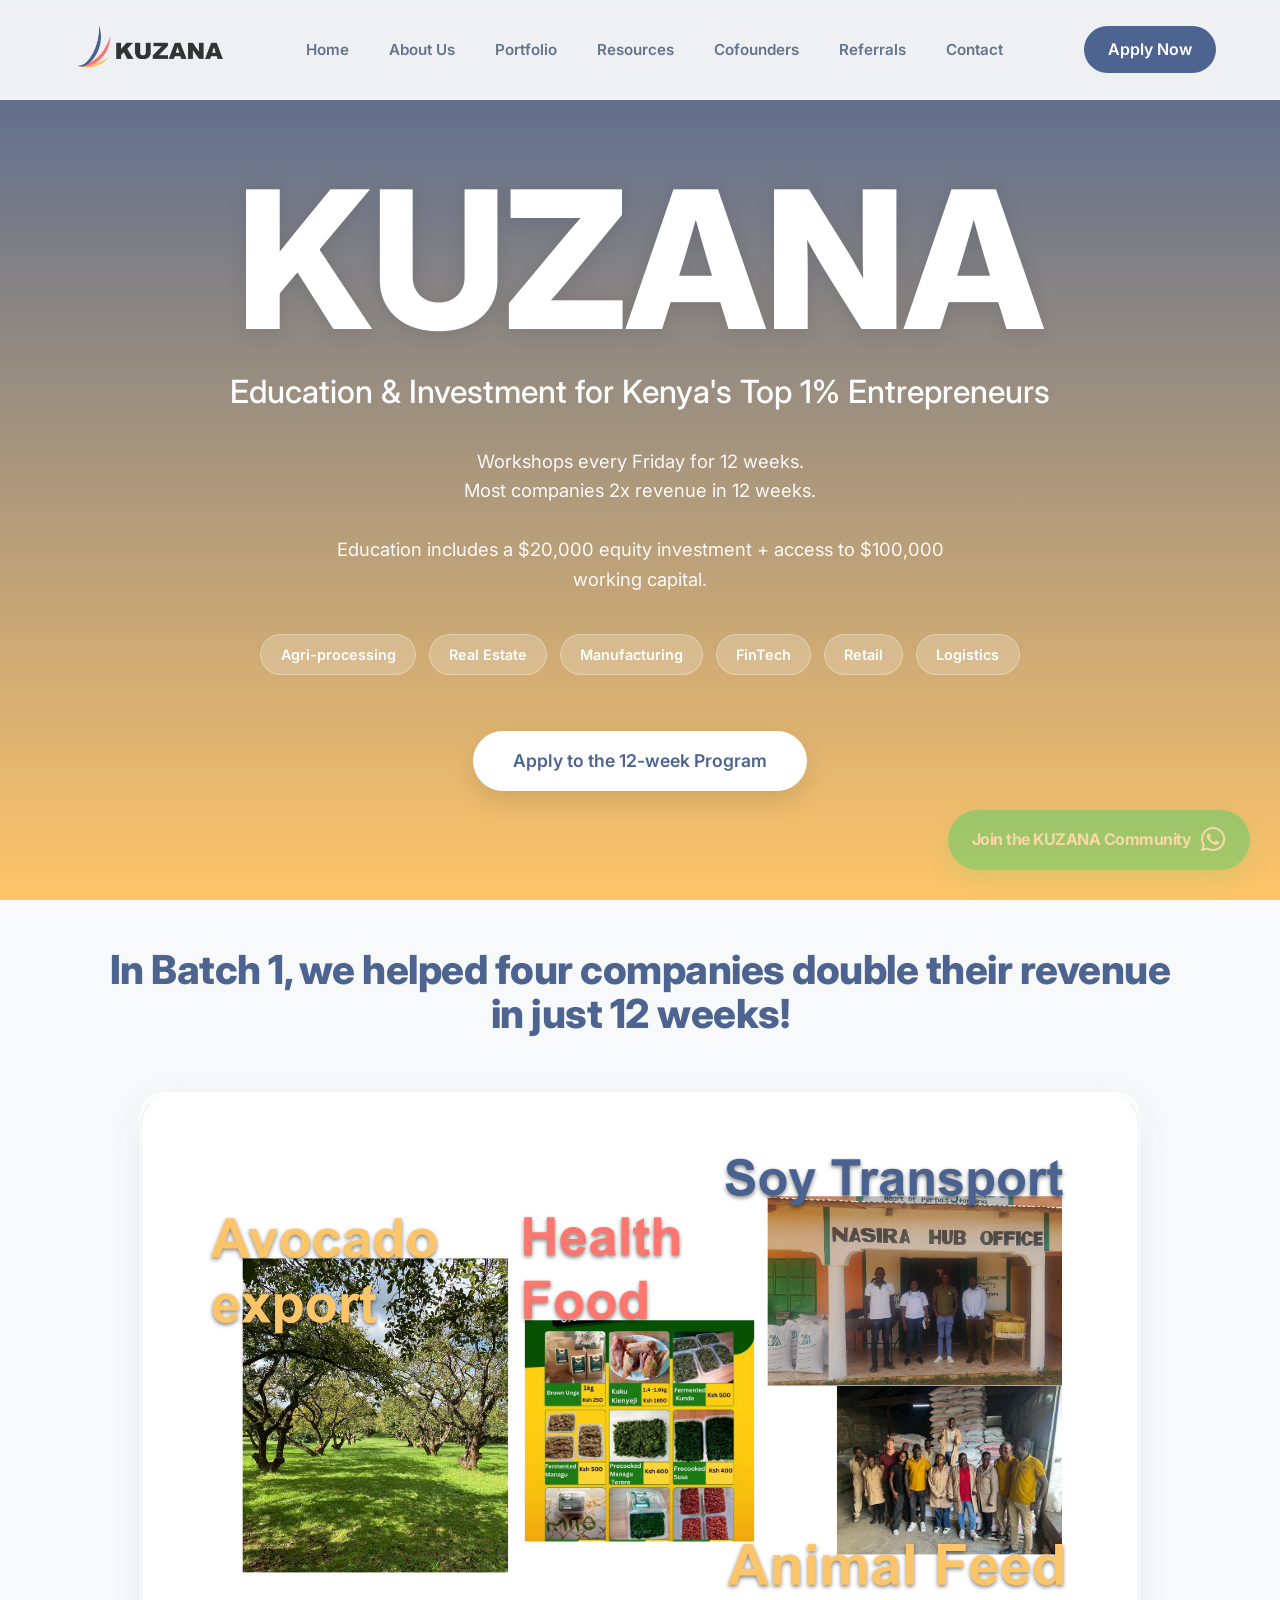
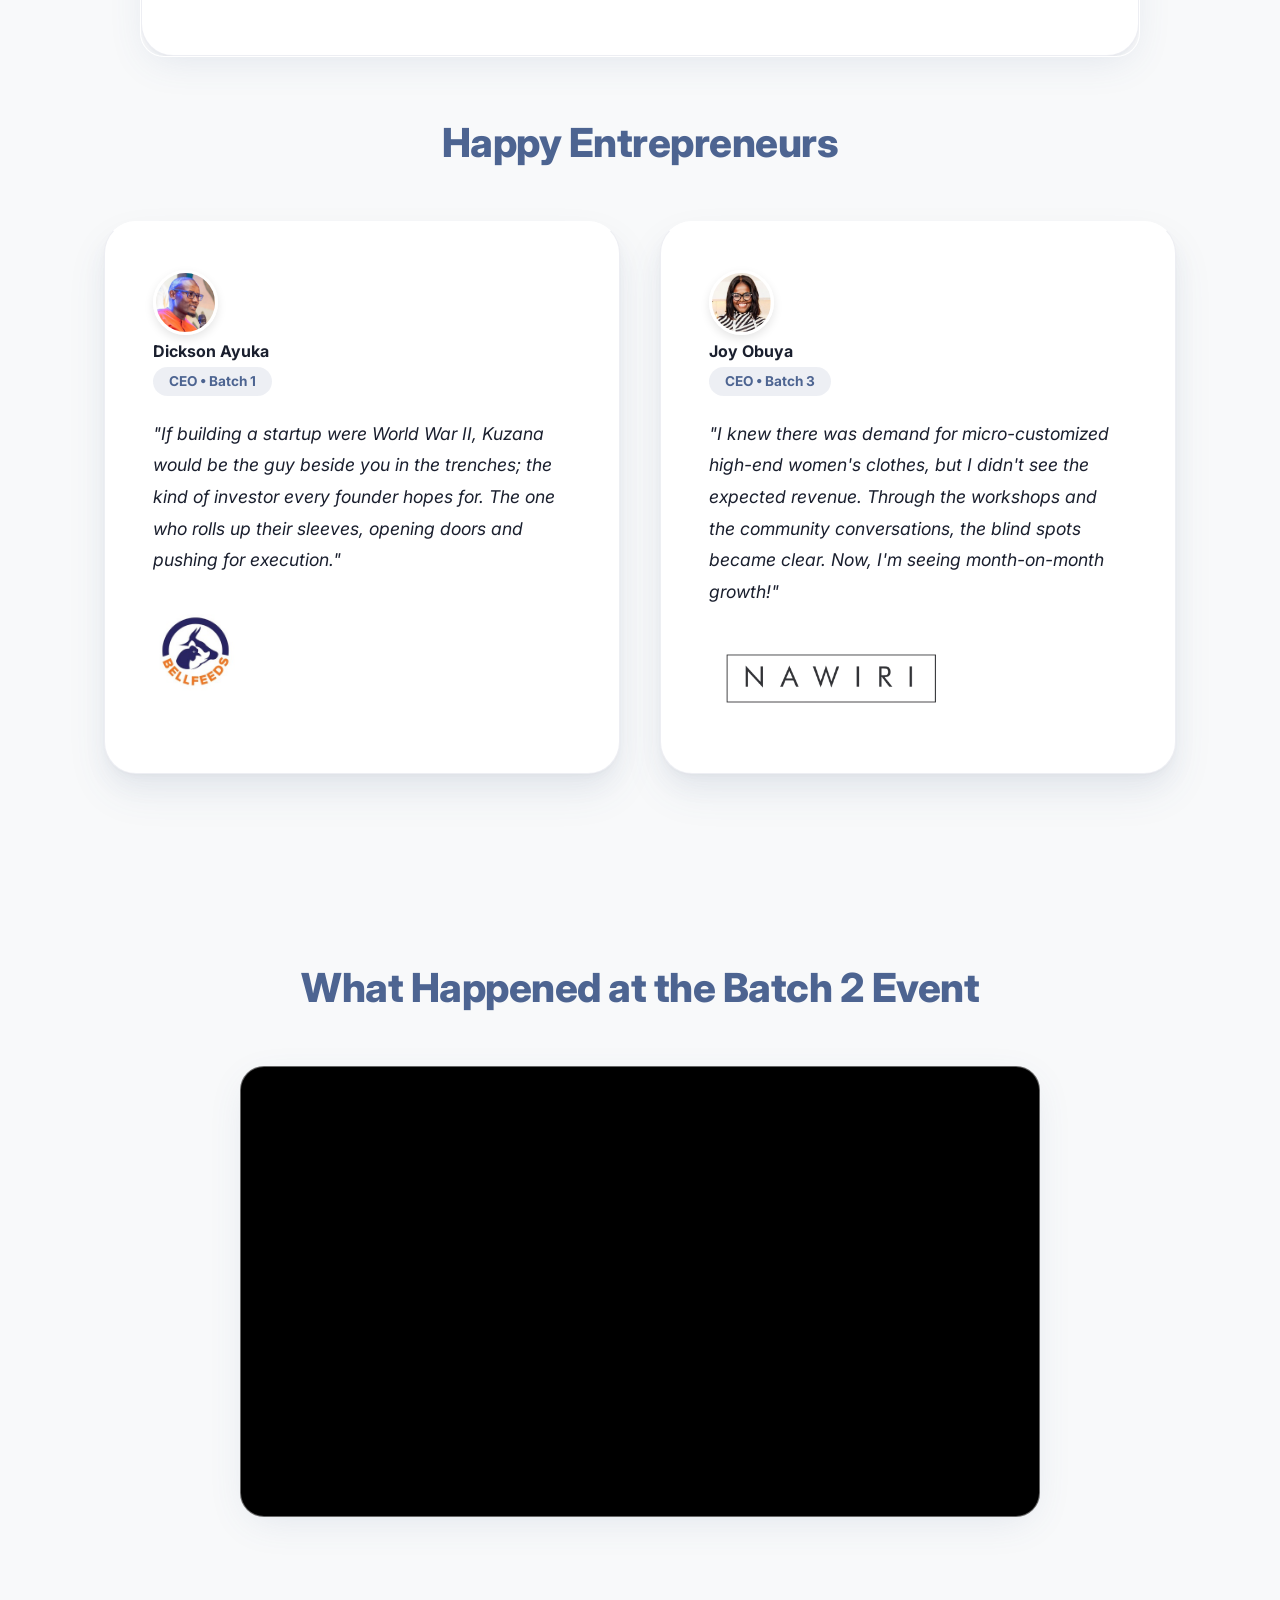
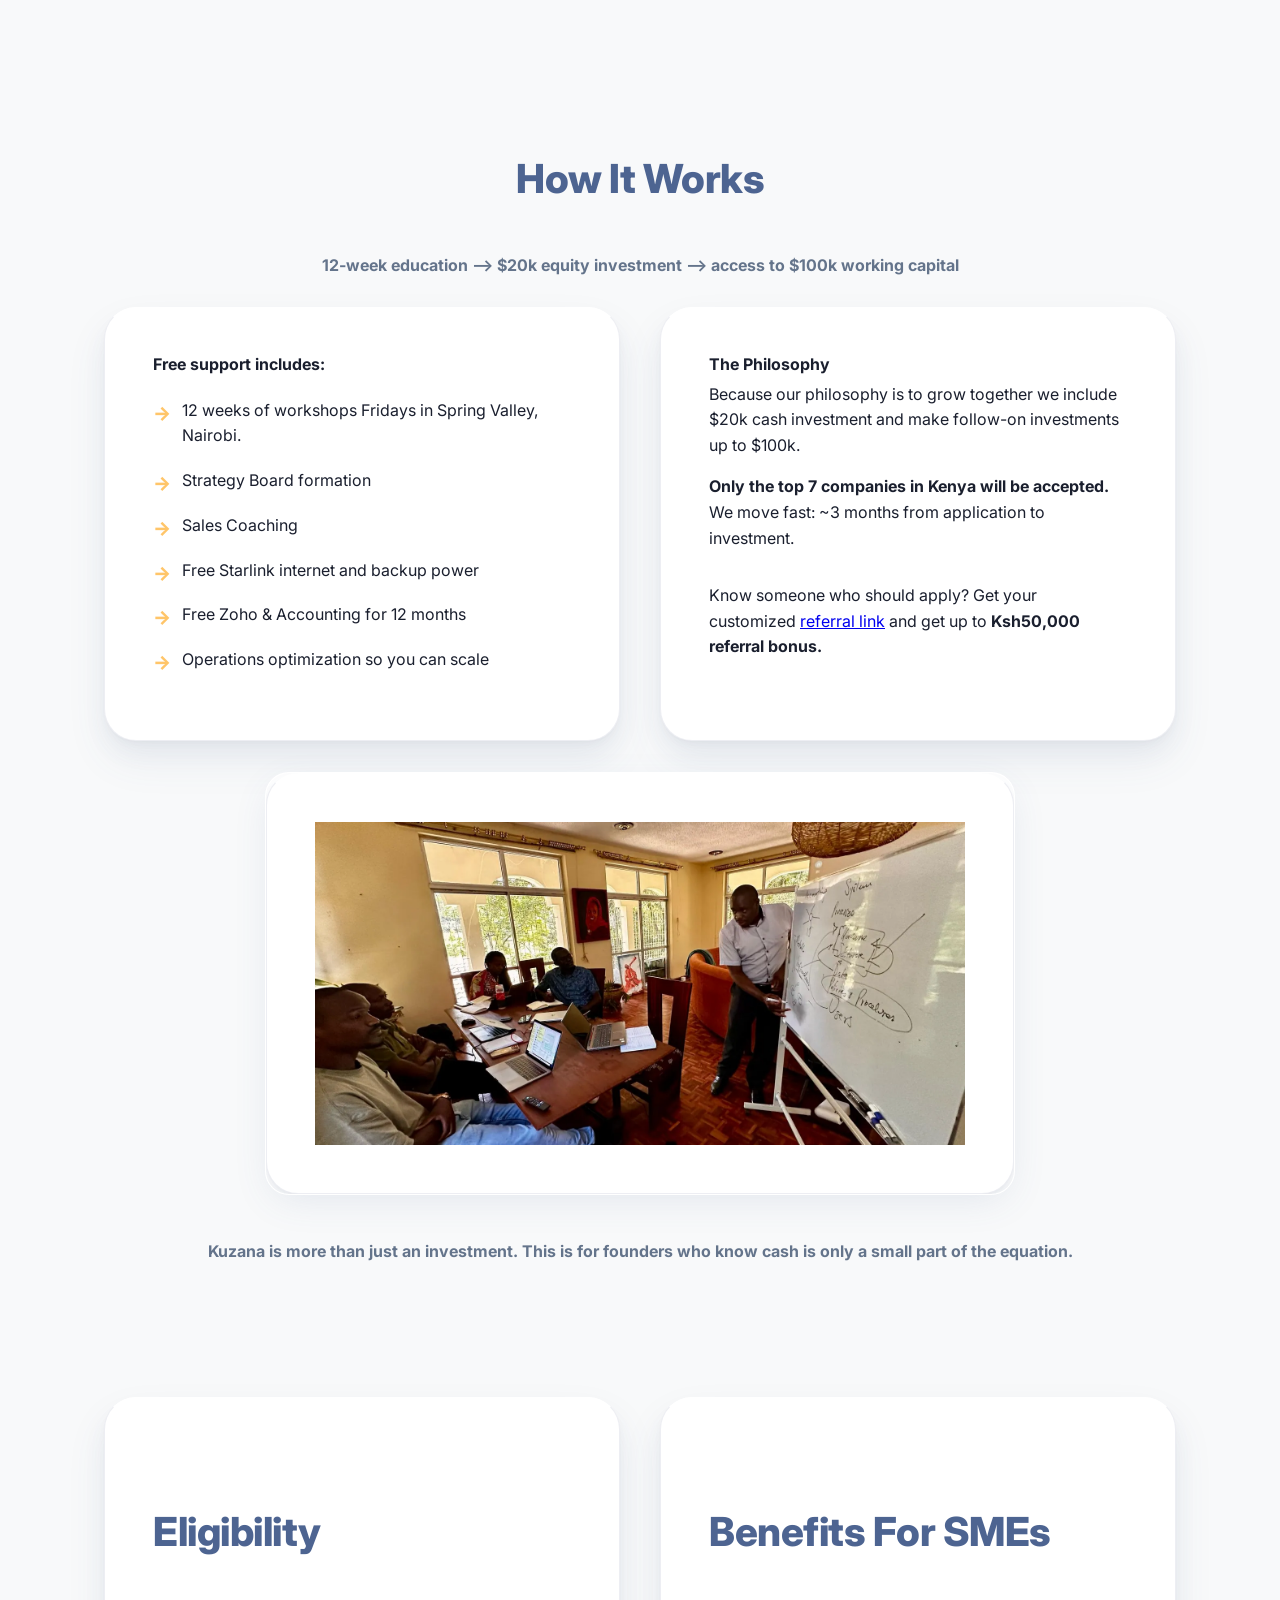
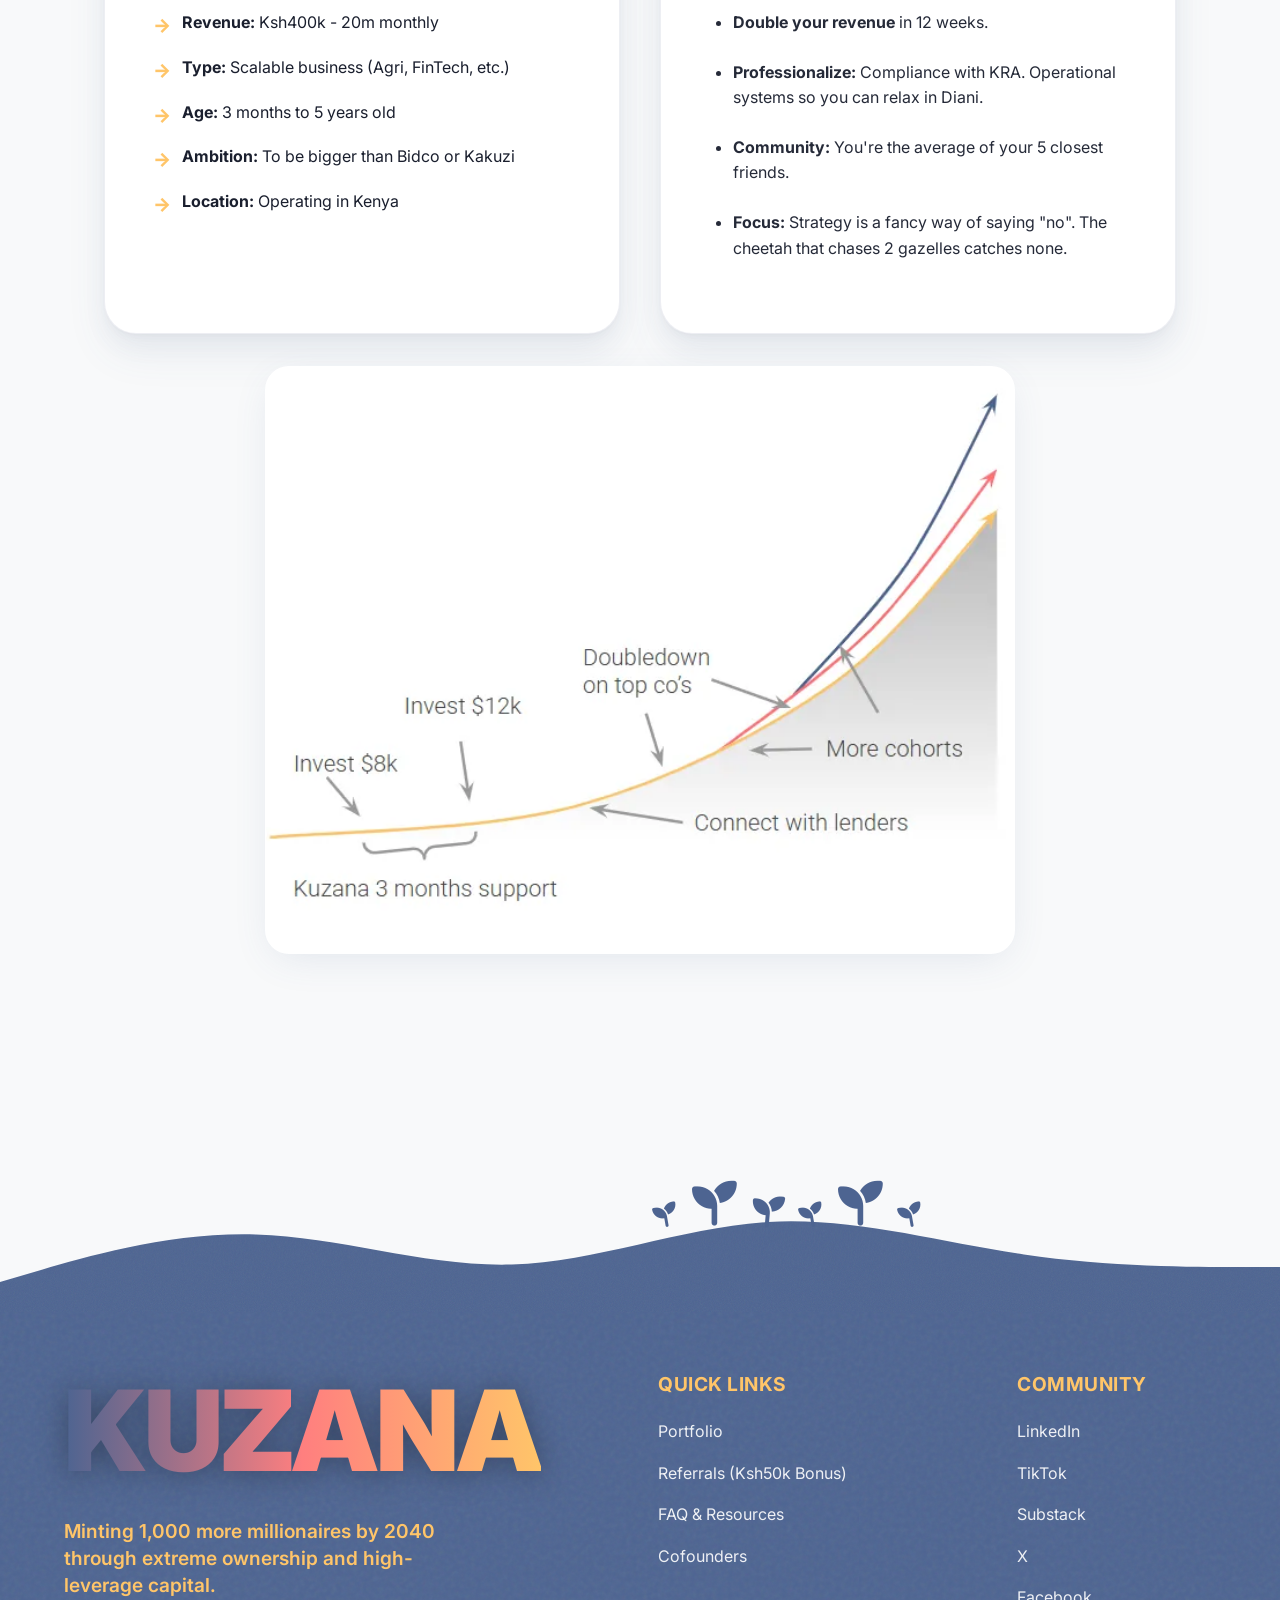
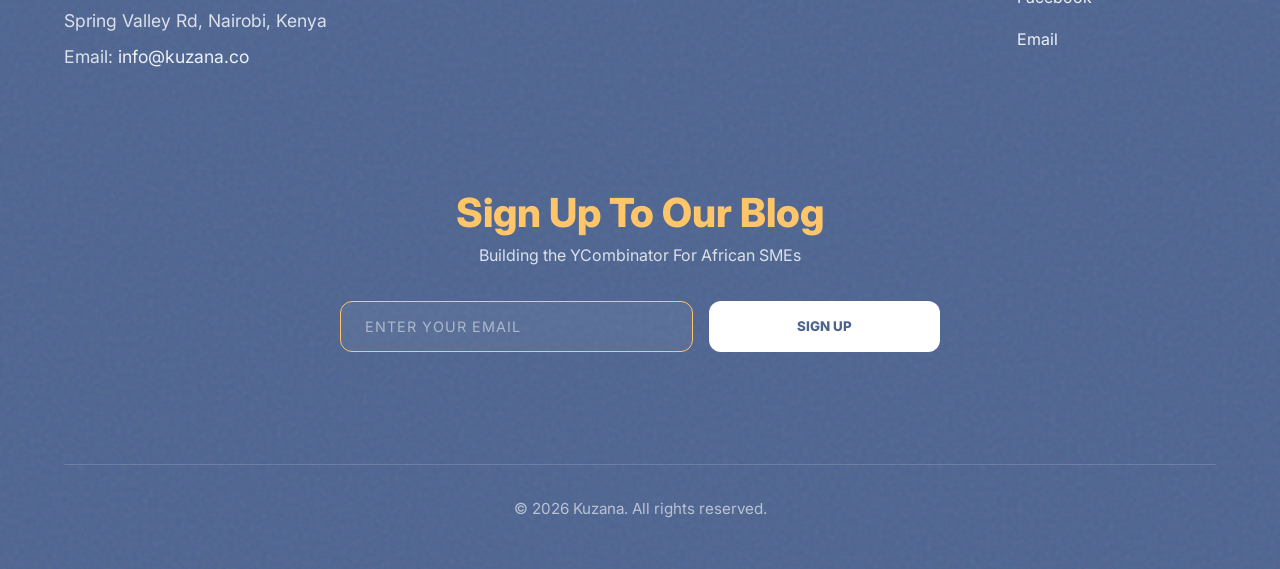
==== commit f68278db: "added animations, cards and adjusted links" ====
--- a/index.html
+++ b/index.html
@@ -19,24 +19,25 @@
             <a href="index.html" class="brand-logo">
                 <img src="assets/logo/kuzana-logo.png" alt="Kuzana Logo">
             </a>
-            <button class="menu-toggle" id="mobile-menu" aria-label="Toggle Menu">
+            <button class="menu-toggle-home" id="mobile-menu" aria-label="Toggle Menu">
                 <i class="fa-solid fa-bars"></i>
             </button>
 
             <ul class="nav-links" id="nav-links">
                 <li><a href="index.html">Home</a></li>
+                <li><a href="about.html">About Us</a></li>
                 <li><a href="portfolio.html">Portfolio</a></li>
-                <li><a href="referral.html">Referrals</a></li>
                 <li><a href="resources.html">Resources</a></li>
                 <li><a href="cofounders.html">Cofounders</a></li>
-                <li><a href="about.html">About Us</a></li>
+                <li><a href="referral.html">Referrals</a></li>
+                <li><a href="contact.html">Contact</a></li>
             </ul>
             <a href="#apply" class="btn btn-nav">Apply Now</a>
         </div>
     </nav>
 
     <!-- Dynamic Hero Section -->
-    <header class="hero-section">
+    <header class="hero-section fade-up delay-300">
         <canvas id="hero-canvas"></canvas>
         <div class="hero-content">
             <!-- Massive KUZANA Text -->
@@ -65,15 +66,16 @@
 
         <!-- Batch 1 Testimonials -->
         <section class="content-section">
-            <h3 class="section-heading text-center">In Batch 1, we helped four companies double their revenue in just 12
+            <h3 class="section-heading text-center fade-up">In Batch 1, we helped four companies double their revenue in
+                just 12
                 weeks!</h3>
-            <div class="media-container mt-4">
-                <img src="assets/images/4companies.svg" alt="4companies" class="full-width-image">
-            </div>
-            <h3 class="section-heading text-center">Happy Entrepreneurs</h3>
+            <div class="media-container-legacy mt-4 fade-up delay-100">
+                <img src="assets/images/4companies.svg" alt="4companies" class="full-width-image-legacy card-3d">
+            </div>
+            <h3 class="section-heading text-center fade-up">Happy Entrepreneurs</h3>
             <div class="card-grid">
                 <!-- Testimonial 1 -->
-                <div class="glass-card">
+                <div class="glass-card fade-up">
                     <div class="profile-header">
                         <img src="assets/images/Dickson1.png" alt="Dickson Ayuka" class="avatar">
                         <div class="profile-info">
@@ -88,7 +90,7 @@
                 </div>
 
                 <!-- Testimonial 2 -->
-                <div class="glass-card">
+                <div class="glass-card fade-up">
                     <div class="profile-header">
                         <img src="assets/images/Joy.png" alt="Joy Obuya" class="avatar">
                         <div class="profile-info">
@@ -107,25 +109,27 @@
 
         <!-- YouTube Video Section -->
         <section class="content-section">
-            <h3 class="section-heading text-center">What Happened at the Batch 2 Event</h3>
-            <div>
+            <h3 class="section-heading text-center fade-up">What Happened at the Batch 2 Event</h3>
+            <div class="media-container video-size mt-4 fade-up delay-200">
                 <div class="video-wrapper">
                     <iframe src="https://www.youtube.com/embed/zjZXd--TooU" title="Kuzana Batch 2" frameborder="0"
                         allow="accelerometer; autoplay; clipboard-write; encrypted-media; gyroscope; picture-in-picture"
-                        allowfullscreen></iframe>
+                        allowfullscreen>
+                    </iframe>
                 </div>
             </div>
         </section>
 
         <!-- How It Works -->
         <section class="content-section">
-            <h3 class="section-heading text-center">How It Works</h3>
-            <h4 align="center" style="color: var(--text-muted); margin-bottom:2rem;">12-week education --> $20k equity
+            <h3 class="section-heading text-center fade-up">How It Works</h3>
+            <h4 class="fade-up delay-200" align="center" style="color: var(--text-muted); margin-bottom:2rem;">12-week
+                education --> $20k equity
                 investment --> access to $100k working
                 capital</h4>
 
             <div class="card-grid">
-                <div class="sleek-card">
+                <div class="glass-card fade-up delay-100">
                     <h4>Free support includes:</h4>
                     <ul class="feature-list">
                         <li>12 weeks of workshops Fridays in Spring Valley, Nairobi.</li>
@@ -136,7 +140,7 @@
                         <li>Operations optimization so you can scale</li>
                     </ul>
                 </div>
-                <div class="sleek-card">
+                <div class="glass-card fade-up delay-100">
                     <h4>The Philosophy</h4>
                     <p>Because our philosophy is to grow together we include $20k cash investment and make follow-on
                         investments up to $100k.</p>
@@ -151,8 +155,8 @@
             </div>
 
             <!-- How it works Image Placement -->
-            <div class="media-container mt-4">
-                <img src="assets/images/image3.webp" alt="Kuzana Event" class="full-width-image">
+            <div class="media-container mt-4 fade-up">
+                <img src="assets/images/image3.webp" alt="Kuzana Event" class="full-width-image card-3d">
             </div>
 
 
@@ -166,8 +170,8 @@
         <!-- Eligibility & Benefits -->
         <section class="content-section">
             <div class="card-grid">
-                <div class="sleek-card">
-                    <h2 class="section-heading">Eligibility</h2>
+                <div class="glass-card fade-up">
+                    <h2 class="section-heading ">Eligibility</h2>
                     <ul class="feature-list">
                         <li><strong>Revenue:</strong> Ksh400k - 20m monthly</li>
                         <li><strong>Type:</strong> Scalable business (Agri, FinTech, etc.)</li>
@@ -176,7 +180,7 @@
                         <li><strong>Location:</strong> Operating in Kenya</li>
                         </u>
                 </div>
-                <div class="sleek-card brand-tint">
+                <div class="glass-card fade-up">
                     <h2 class="section-heading">Benefits For SMEs</h2>
                     <ul class="benefit-list text-black">
                         <li><strong>Double your revenue</strong> in 12 weeks.</li>
@@ -190,16 +194,16 @@
             </div>
 
             <!-- SME Graph Image Placement -->
-            <div class="media-container sleek-card mt-4 p-0">
+            <div class="media-container mt-4 p-0 fade-up">
                 <!-- Drop Graph Image Here -->
-                <img src="assets/images/image5.webp" alt="SME Growth Graph" class="full-width-image">
+                <img src="assets/images/image5.webp" alt="SME Growth Graph" class="full-width-image-legacy">
             </div>
         </section>
     </main>
 
     <!-- Silhouette Footer -->
-    <footer class="site-footer">
-        <div class="sapling-container">
+    <footer class="site-footer fade-up">
+        <div class="sapling-container fade-up delay-300">
             <i class="fa-solid fa-seedling sapling s-small"></i>
             <i class="fa-solid fa-seedling sapling s-large"></i>
             <i class="fa-solid fa-seedling sapling s-medium"></i>
@@ -234,6 +238,8 @@
                 <!-- Brand Side (Left) -->
                 <div class="footer-brand">
                     <h2 class="footer-logo-massive">KUZANA</h2>
+                    <p class="footer-mission">Minting 1,000 more millionaires by 2040 through extreme ownership and
+                        high-leverage capital.</p>
                     <p>Spring Valley Rd, Nairobi, Kenya</p>
                     <p>Email: <a href="mailto:info@kuzana.co">info@kuzana.co</a></p>
                 </div>
@@ -281,8 +287,9 @@
     <script src="script.js"></script>
 
     <!-- Floating WhatsApp CTA -->
-    <a href="https://chat.whatsapp.com/BOIjYho65SB93f5C442o04" class="whatsapp-float" target="_blank" rel="noopener noreferrer"
-        aria-label="Join the Kuzana WhatsApp Community">
+    <a href="https://chat.whatsapp.com/BOIjYho65SB93f5C442o04" class="whatsapp-float" target="_blank"
+        rel="noopener noreferrer" aria-label="Join the Kuzana WhatsApp Community">
+        <span class="whatsapp-text">Join the KUZANA Community</span>
         <i class="fa-brands fa-whatsapp"></i>
     </a>
 </body>
--- a/style.css
+++ b/style.css
@@ -31,13 +31,17 @@
     overflow-x: hidden;
 }
 
-h1, h2, h3, h4 {
+h1,
+h2,
+h3,
+h4 {
     line-height: 1.1;
     color: var(--text-dark);
     margin-bottom: 0.5rem;
 }
 
-h5, h6 {
+h5,
+h6 {
     line-height: 1.2;
     color: var(--text-dark);
 }
@@ -82,7 +86,8 @@
     align-items: center;
     text-decoration: none;
     flex-shrink: 0;
-    width: 160px; /* Constrains logo area so it doesn't affect nav width */
+    width: 160px;
+    /* Constrains logo area so it doesn't affect nav width */
     transition: transform 0.3s ease;
 }
 
@@ -91,7 +96,8 @@
 }
 
 .brand-logo img {
-    height: 100px; /* Main desktop logo size */
+    height: 100px;
+    /* Main desktop logo size */
     width: auto;
     display: block;
     object-fit: contain;
@@ -117,15 +123,30 @@
     color: var(--brand-red);
 }
 
-/* Hamburger Menu Toggle (Hidden on Desktop) */
-.menu-toggle {
-    display: none;
+/* ==========================================================================
+   Navigation Toggles (Base Styles)
+   ========================================================================== */
+
+/* Separated placement logic as requested - Hidden by default for Desktop */
+.menu-toggle-home, .menu-toggle {
     background: none;
     border: none;
     font-size: 1.8rem;
     color: var(--brand-blue);
     cursor: pointer;
     z-index: 1001;
+    position: absolute;
+    top: 50%;
+    transform: translateY(-50%);
+    display: none; /* Corrected: Single declaration to be overridden by MQ */
+}
+
+.menu-toggle-home {
+    right: 180px;
+}
+
+.menu-toggle {
+    right: 40px;
 }
 
 /* ==========================================================================
@@ -186,9 +207,17 @@
 }
 
 @keyframes riseUp {
-    0% { background-position: 0% 100%; }
-    50% { background-position: 0% 0%; }
-    100% { background-position: 0% 100%; }
+    0% {
+        background-position: 0% 100%;
+    }
+
+    50% {
+        background-position: 0% 0%;
+    }
+
+    100% {
+        background-position: 0% 100%;
+    }
 }
 
 #hero-canvas {
@@ -285,7 +314,8 @@
 }
 
 /* --- High-Depth 3D Card Style --- */
-.card-3d, .glass-card {
+.card-3d,
+.glass-card {
     background: var(--white);
     border-radius: 2rem;
     padding: 3rem;
@@ -300,14 +330,16 @@
     transition: all 0.5s cubic-bezier(0.175, 0.885, 0.32, 1.275);
 }
 
-.card-3d:hover, .glass-card:hover {
+.card-3d:hover,
+.glass-card:hover {
     transform: translateY(-10px) scale(1.01);
     box-shadow:
         0 30px 60px -12px rgba(50, 50, 93, 0.25),
         0 18px 36px -18px rgba(0, 0, 0, 0.3);
 }
 
-.card-3d.brand-tint, .glass-card.brand-tint {
+.card-3d.brand-tint,
+.glass-card.brand-tint {
     background: linear-gradient(135deg, var(--brand-red), #ff9999);
     border: none;
     color: var(--white);
@@ -388,7 +420,7 @@
 /* ==========================================================================
    Media Containers & Avatars
    ========================================================================== */
-.media-container {
+.media-container-legacy {
     background: var(--white);
     border: 1px solid var(--glass-border);
     border-radius: 1.5rem;
@@ -398,11 +430,58 @@
     max-width: 1000px;
 }
 
-.full-width-image {
+.full-width-image-legacy {
     width: 100%;
     display: block;
     object-fit: cover;
     margin-bottom: 0;
+}
+
+.media-container {
+    background: var(--white);
+    border: 1px solid var(--glass-border);
+    border-radius: 1.5rem;
+    overflow: hidden;
+    box-shadow: var(--shadow-soft);
+    
+    /* THE FIX: Shrink the wrapper to a more manageable size */
+    max-width: 750px; 
+    margin: 3rem auto; /* Centers it perfectly */
+}
+
+.full-width-image {
+    width: 100%;
+    /* Force a cinematic widescreen ratio so it never gets too tall */
+    aspect-ratio: 16 / 9; 
+    object-fit: cover; 
+    display: block;
+}
+
+/* --- Centered Video Container --- */
+.media-container.video-size {
+    max-width: 800px;
+    margin: 3rem auto;
+    border-radius: 1.5rem;
+    overflow: hidden;
+    background: #000; /* Black background prevents flicker during load */
+    box-shadow: var(--shadow-soft);
+}
+
+/* --- Responsive 16:9 Wrapper --- */
+.video-wrapper {
+    position: relative;
+    padding-bottom: 56.25%; /* 16:9 Aspect Ratio */
+    height: 0;
+    overflow: hidden;
+}
+
+.video-wrapper iframe {
+    position: absolute;
+    top: 0;
+    left: 0;
+    width: 100%;
+    height: 100%;
+    border: 0;
 }
 
 .avatar {
@@ -476,10 +555,23 @@
     z-index: 5;
 }
 
-.sapling { color: var(--brand-blue); }
-.sapling.s-small { font-size: 1.5rem; transform: rotate(-10deg); }
-.sapling.s-medium { font-size: 2rem; transform: rotate(5deg); }
-.sapling.s-large { font-size: 2.8rem; }
+.sapling {
+    color: var(--brand-blue);
+}
+
+.sapling.s-small {
+    font-size: 1.5rem;
+    transform: rotate(-10deg);
+}
+
+.sapling.s-medium {
+    font-size: 2rem;
+    transform: rotate(5deg);
+}
+
+.sapling.s-large {
+    font-size: 2.8rem;
+}
 
 .footer-silhouette {
     display: block;
@@ -507,12 +599,14 @@
     padding-bottom: 3rem;
 }
 
-.footer-brand { flex: 1 1 350px; }
+.footer-brand {
+    flex: 1 1 350px;
+}
 
 .footer-logo-massive {
-    font-size: clamp(3.5rem, 8vw, 5.5rem);
+    font-size: clamp(4rem, 10vw, 7rem); 
     font-weight: 900;
-    margin-bottom: 1rem;
+    margin-bottom: 0.5rem;
     letter-spacing: -2px;
     line-height: 1;
     background: linear-gradient(90deg, var(--brand-blue), var(--brand-red), var(--brand-yellow));
@@ -522,15 +616,32 @@
     display: inline-block;
 }
 
-.footer-brand p { color: rgba(255, 255, 255, 0.8); }
-
-.footer-brand a, .footer-links a, .footer-socials a {
+.footer-brand p { 
+    color: rgba(255, 255, 255, 0.8); 
+    font-size: 1.1rem; /* Slightly larger address text */
+    margin-bottom: 0.5rem;
+}
+
+.footer-mission {
+    color: var(--brand-yellow) !important;
+    font-weight: 600;
+    font-size: 1.2rem !important;
+    margin-top: 1.5rem;
+    max-width: 80%;
+    line-height: 1.4;
+}
+
+.footer-brand a,
+.footer-links a,
+.footer-socials a {
     color: rgba(255, 255, 255, 0.9);
     text-decoration: none;
     transition: color 0.2s;
 }
 
-.footer-brand a:hover, .footer-links a:hover, .footer-socials a:hover {
+.footer-brand a:hover,
+.footer-links a:hover,
+.footer-socials a:hover {
     color: var(--brand-yellow);
 }
 
@@ -542,7 +653,8 @@
     flex-wrap: wrap;
 }
 
-.footer-links h4, .footer-socials h4 {
+.footer-links h4,
+.footer-socials h4 {
     margin-bottom: 1.5rem;
     font-size: 1.2rem;
     letter-spacing: 0.5px;
@@ -550,8 +662,15 @@
     color: var(--brand-yellow);
 }
 
-.footer-links ul, .footer-socials ul { list-style: none; }
-.footer-links li, .footer-socials li { margin-bottom: 1rem; }
+.footer-links ul,
+.footer-socials ul {
+    list-style: none;
+}
+
+.footer-links li,
+.footer-socials li {
+    margin-bottom: 1rem;
+}
 
 .footer-bottom {
     text-align: center;
@@ -606,7 +725,9 @@
     letter-spacing: 1px;
 }
 
-.newsletter-form input::placeholder { color: rgba(255, 255, 255, 0.5); }
+.newsletter-form input::placeholder {
+    color: rgba(255, 255, 255, 0.5);
+}
 
 .newsletter-form button {
     padding: 1rem 2.5rem;
@@ -633,15 +754,17 @@
     position: fixed;
     bottom: 30px;
     right: 30px;
-    width: 60px;
+    width: auto; /* Changed from fixed 60px */
     height: 60px;
+    padding: 0 1.5rem; /* Adds space around the text/icon */
     background-color: #25d366;
     color: white;
-    border-radius: 50%;
+    border-radius: 50px; /* Pill shape */
     display: flex;
     align-items: center;
     justify-content: center;
-    font-size: 32px;
+    gap: 10px; /* Space between text and icon */
+    font-size: 28px; /* Icon size */
     text-decoration: none;
     z-index: 9999;
     opacity: 0.4;
@@ -649,42 +772,86 @@
     transition: all 0.4s cubic-bezier(0.175, 0.885, 0.32, 1.275);
 }
 
+.whatsapp-text {
+    font-size: 1rem;
+    font-weight: 700;
+    letter-spacing: -0.5px;
+}
+
+/* On hover, full opacity and slight lift */
 .whatsapp-float:hover {
     opacity: 1;
-    transform: scale(1.15) translateY(-5px);
+    transform: scale(1.05) translateY(-5px);
     box-shadow: 0 15px 35px rgba(37, 211, 102, 0.5);
 }
 
 /* ==========================================================================
    Utilities
    ========================================================================== */
-.mt-4 { margin-top: 2rem; }
-.mb-4 { margin-bottom: 2rem; }
-.text-center { text-align: center; }
-.text-muted { color: var(--text-muted); }
-.text-white { color: var(--white); }
+.mt-4 {
+    margin-top: 2rem;
+}
+
+.mb-4 {
+    margin-bottom: 2rem;
+}
+
+.text-center {
+    text-align: center;
+}
+
+.text-muted {
+    color: var(--text-muted);
+}
+
+.text-white {
+    color: var(--white);
+}
 
 /* ==========================================================================
    Responsive Breakpoints
    ========================================================================== */
 
 /* --- Desktop Nav Logic --- */
-@media (min-width: 769px) {
-    .mobile-only-cta { display: none !important; }
-    .desktop-cta { display: inline-block; }
-}
-
-/* --- Main Mobile Breakpoint (< 768px) --- */
-@media (max-width: 768px) {
-    .hero-section { padding-top: 8rem; }
-    .content-section { padding: 4rem 0; }
-    .card-3d, .glass-card { padding: 2rem; }
+@media (min-width: 851px) {
+    .mobile-only-cta {
+        display: none !important;
+    }
+
+    .desktop-cta {
+        display: inline-block;
+    }
+}
+
+/* --- Main Mobile Breakpoint (< 850px) --- */
+@media (max-width: 850px) {
+    .hero-section {
+        padding-top: 8rem;
+    }
+
+    .content-section {
+        padding: 4rem 0;
+    }
+
+    .card-3d,
+    .glass-card {
+        padding: 2rem;
+    }
 
     /* Nav Layout Fixes */
-    .menu-toggle { display: block; }
-    .desktop-cta { display: none; }
-    .mobile-only-cta { display: block; }
-    
+    .menu-toggle-home,
+    .menu-toggle {
+        display: block;
+    }
+
+    .desktop-cta {
+        display: none;
+    }
+
+    .mobile-only-cta {
+        display: block;
+    }
+
     .mobile-only-cta .btn {
         width: 100%;
         text-align: center;
@@ -721,26 +888,35 @@
     }
 
     /* Home Page Nav Overrides */
-    .nav-home .nav-container { justify-content: space-between; }
+    .nav-home .nav-container {
+        justify-content: space-between;
+    }
+
     .nav-home .desktop-cta {
         display: inline-block;
-        padding: 0.5em 1em; 
+        padding: 0.5em 1em;
         font-size: 0.85rem;
         font-weight: 700;
-        white-space: nowrap; 
-        min-width: auto; 
+        white-space: nowrap;
+        min-width: auto;
         margin-right: 10px;
     }
-    .nav-home .mobile-only-cta { display: none !important; }
+
+    .nav-home .mobile-only-cta {
+        display: none !important;
+    }
 
     /* Footer & Widgets */
+    .whatsapp-text {
+        display: none; /* Hide text on small screens */
+    }
     .whatsapp-float {
+        width: 50px; /* Revert to circle */
+        height: 50px;
+        padding: 0;
         bottom: 20px;
         right: 20px;
-        width: 50px;
-        height: 50px;
-        font-size: 26px;
-        opacity: 0.6;
+        opacity: 0.6; 
     }
 
     .sapling-container {
@@ -750,9 +926,58 @@
         transform-origin: bottom right;
     }
 
+    /* 2. Center the entire Footer Grid */
+    .footer-grid {
+        flex-direction: column;
+        align-items: center;
+        text-align: center;
+    }
+    
+    .footer-brand {
+        display: flex;
+        flex-direction: column;
+        align-items: center;
+        width: 100%;
+        margin-bottom: 2rem;
+    }
+
+    .footer-mission {
+        text-align: center;
+        margin: 1.5rem auto 0;
+    }
+
+    /* 3. Stack the links dead center and larger */
     .footer-links-wrapper {
-        justify-content: flex-start;
+        width: 100%;
         flex-direction: column;
+        align-items: center;
+        gap: 2.5rem; /* Space between the two link groups */
+    }
+
+    .footer-links,
+    .footer-socials {
+        width: 100%;
+        display: flex;
+        flex-direction: column;
+        align-items: center;
+    }
+
+    /* Increase the font sizes slightly for legibility on iPad */
+    .footer-links h4,
+    .footer-socials h4 {
+        font-size: 1.3rem; 
+        margin-bottom: 1rem;
+    }
+
+    .footer-links a,
+    .footer-socials a {
+        font-size: 1.1rem;
+    }
+
+    /* 4. The thin dividing line for hierarchy & depth */
+    .footer-links {
+        padding-bottom: 2.5rem;
+        border-bottom: 1px solid rgba(255, 255, 255, 0.15);
     }
 }
 
@@ -762,6 +987,7 @@
         flex-direction: column;
         padding: 0;
     }
+
     .newsletter-form input,
     .newsletter-form button {
         width: 100%;
@@ -776,7 +1002,33 @@
         font-size: 0.75rem;
         margin-right: 5px;
     }
+
     .brand-logo img {
-        height: 40px; 
-    }
-}+        height: 70px;
+    }
+}
+
+/* ==========================================================================
+   Premium Scroll Animations
+   ========================================================================== */
+
+/* The starting state (hidden and pushed down slightly) */
+.fade-up {
+    opacity: 0;
+    transform: translateY(50px); /* A subtle 50px lift is elegant, not distracting */
+    /* The premium easing curve */
+    transition: opacity 0.7s cubic-bezier(0.165, 0.84, 0.44, 1), 
+                transform 0.7s cubic-bezier(0.165, 0.84, 0.44, 1);
+    will-change: opacity, transform; /* Hardware acceleration */
+}
+
+/* The ending state (triggered by JavaScript) */
+.fade-up.is-visible {
+    opacity: 1;
+    transform: translateY(0);
+}
+
+/* Optional delays if you want a paragraph to follow a header smoothly */
+.delay-100 { transition-delay: 100ms; }
+.delay-200 { transition-delay: 200ms; }
+.delay-300 { transition-delay: 300ms; }
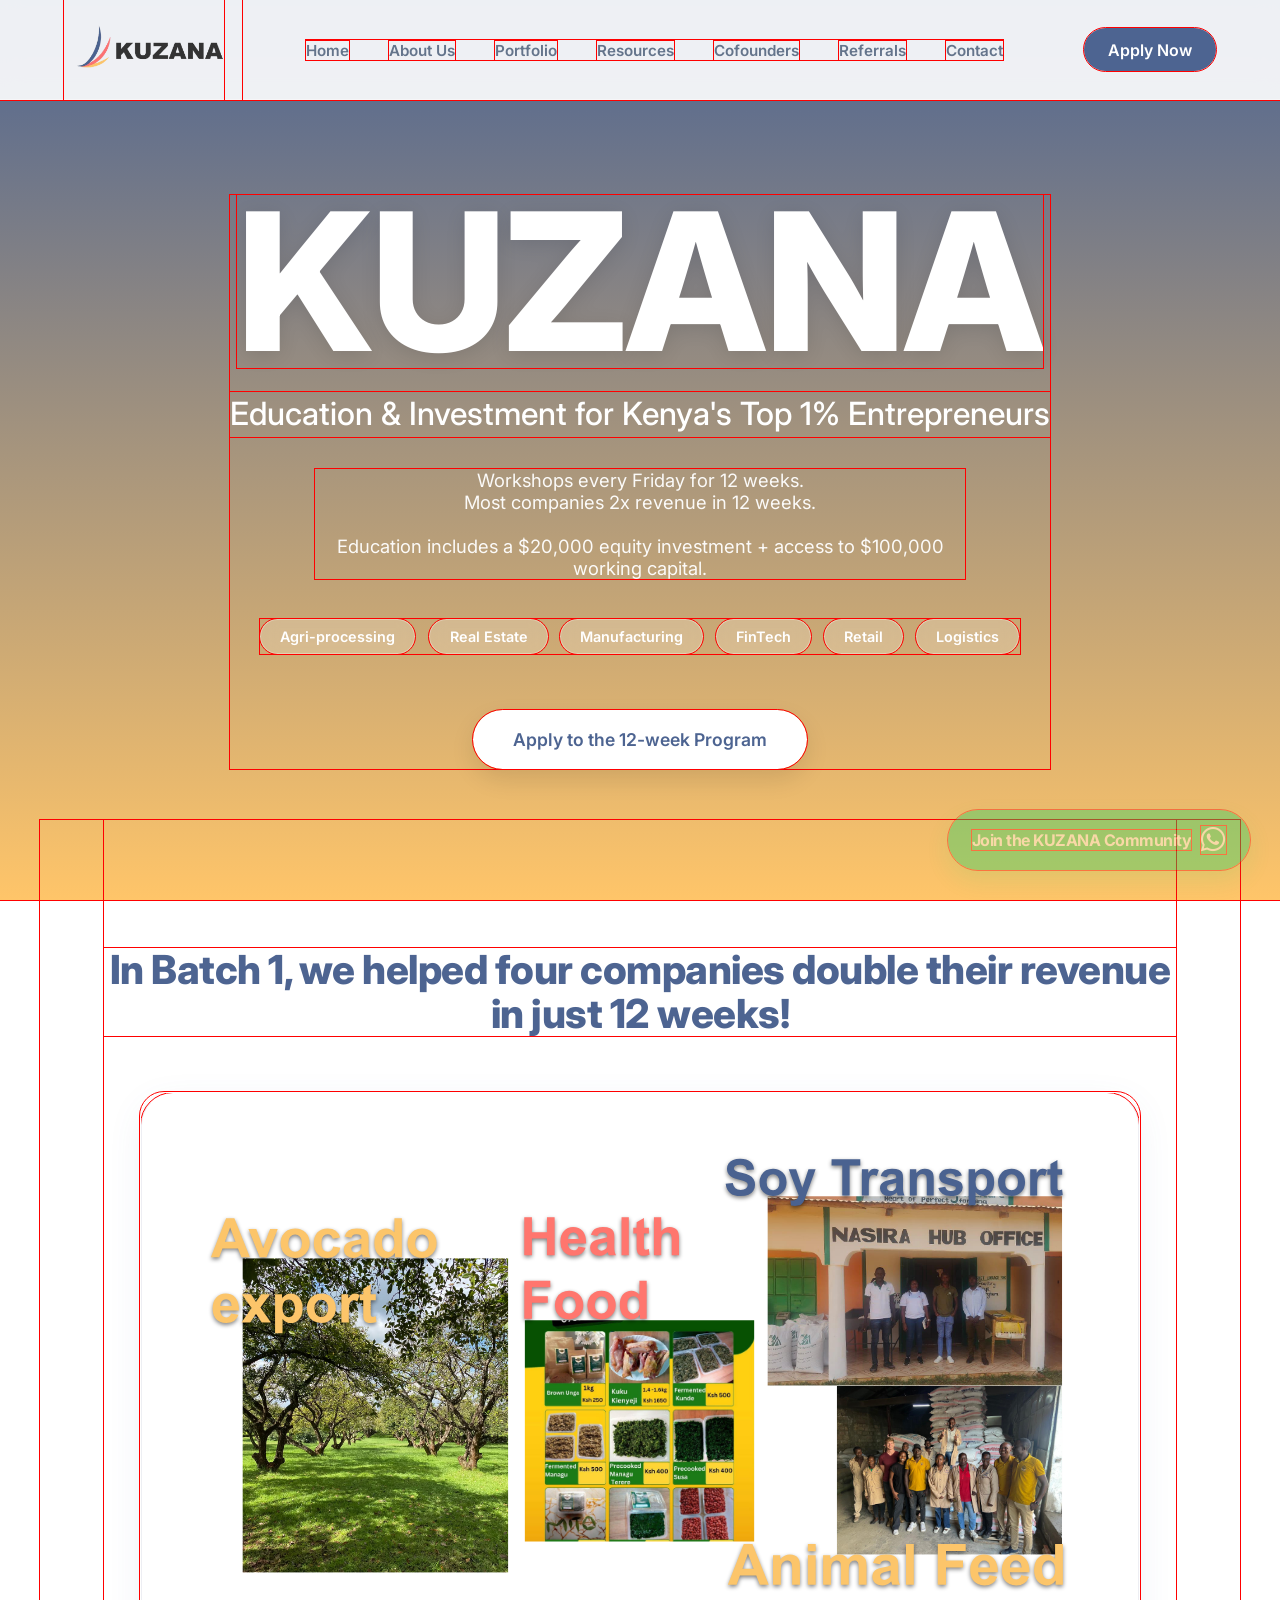
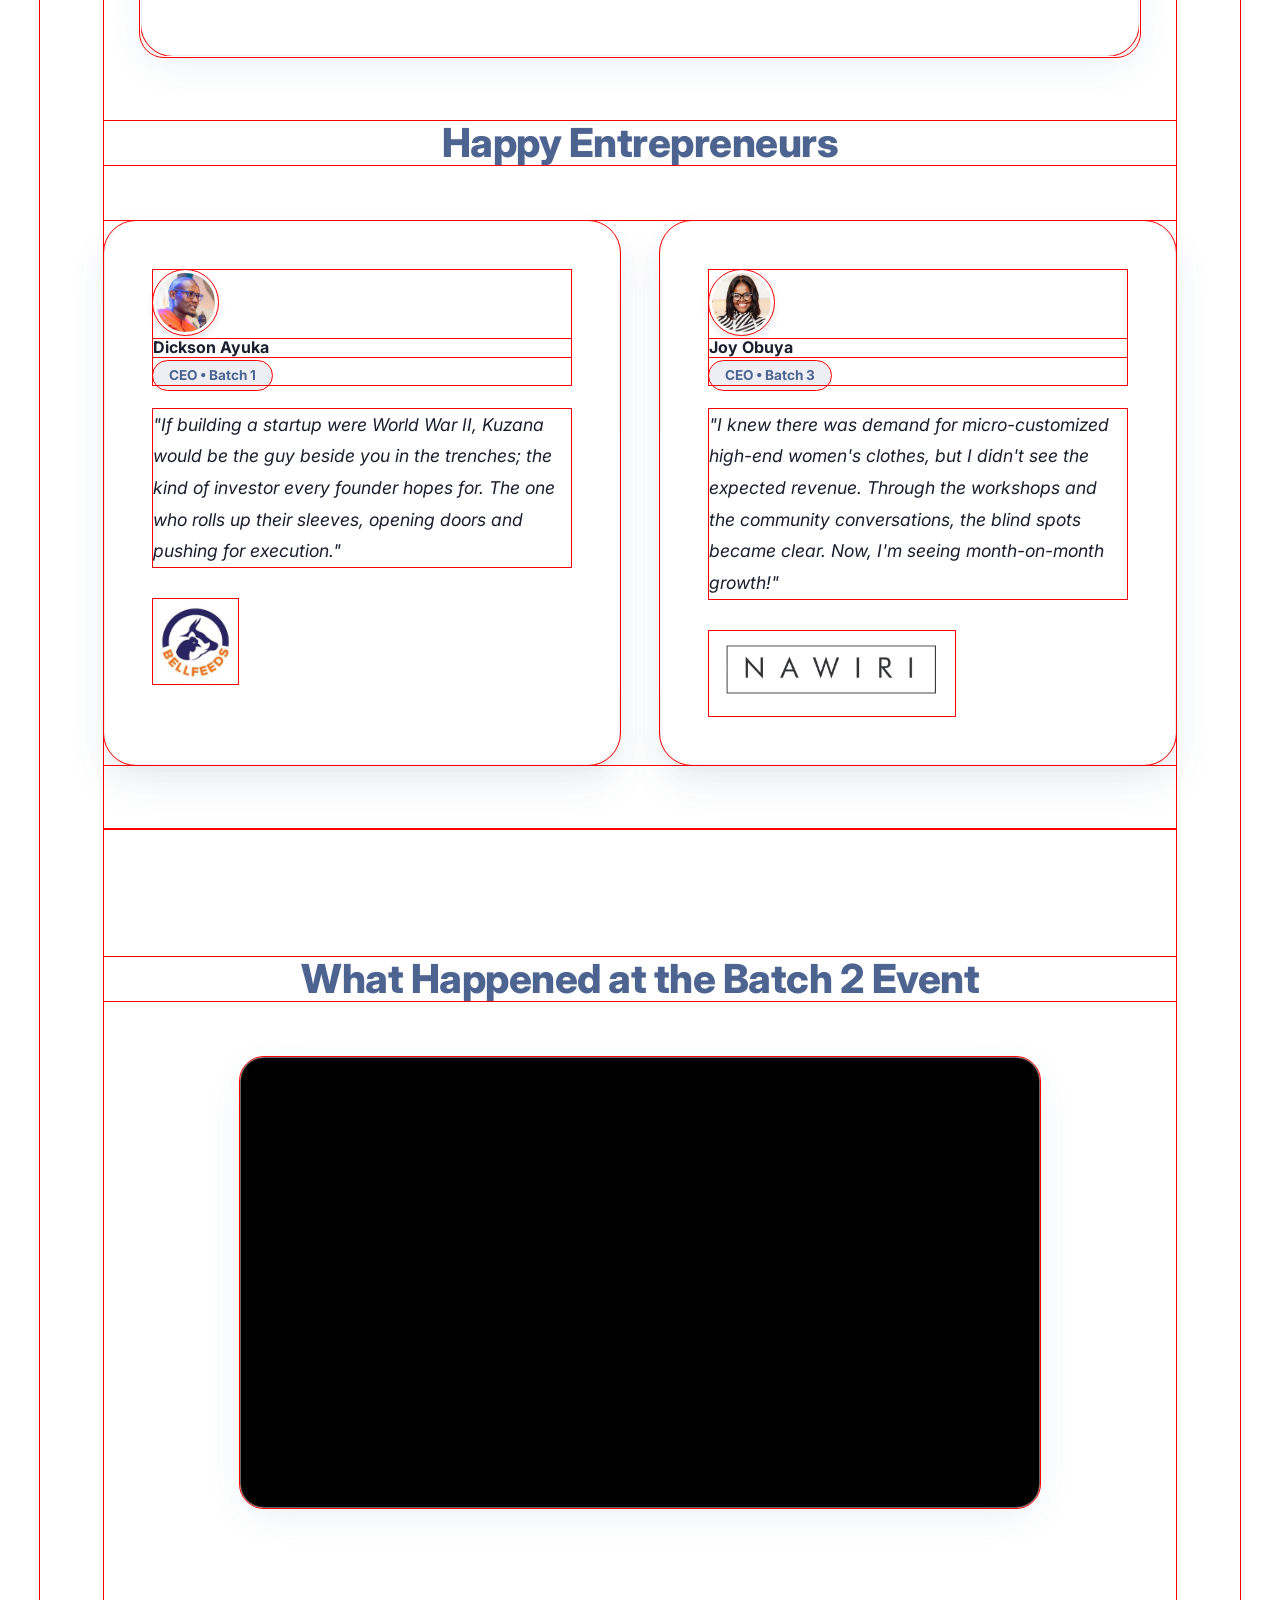
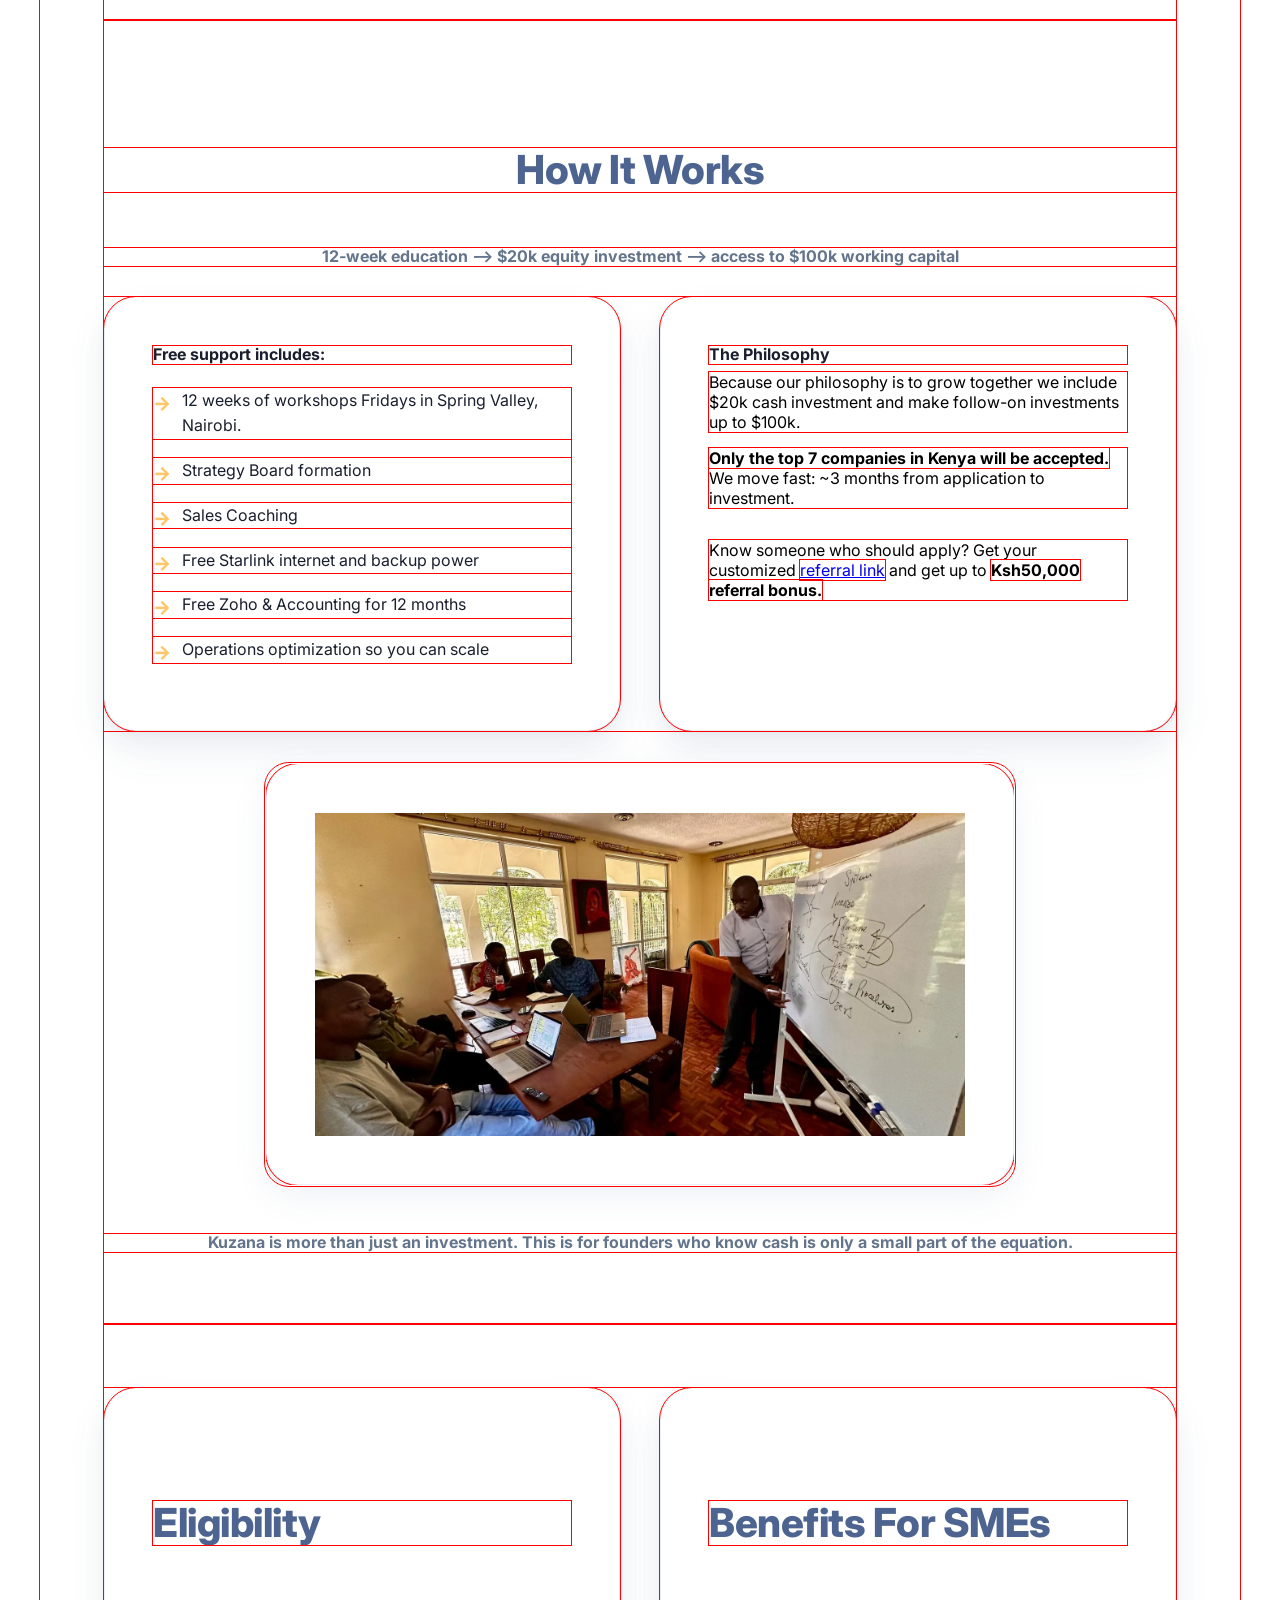
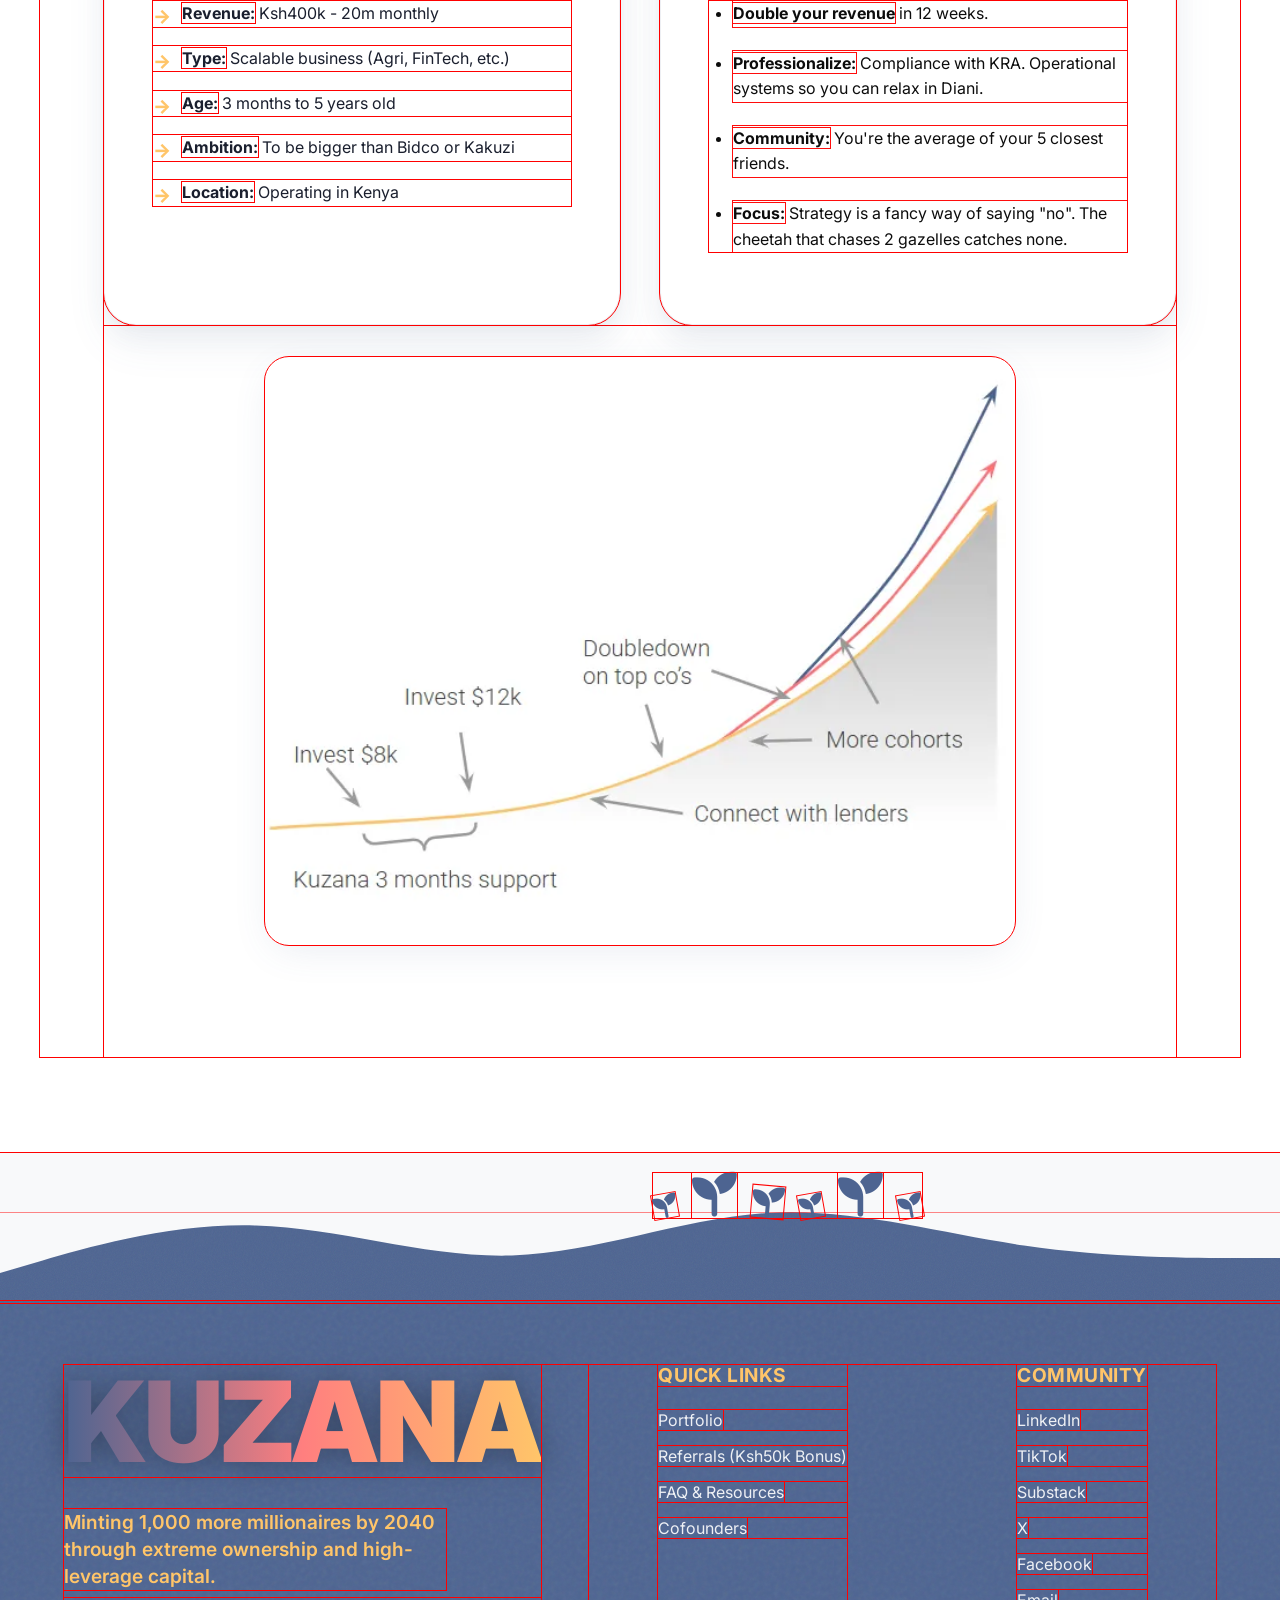
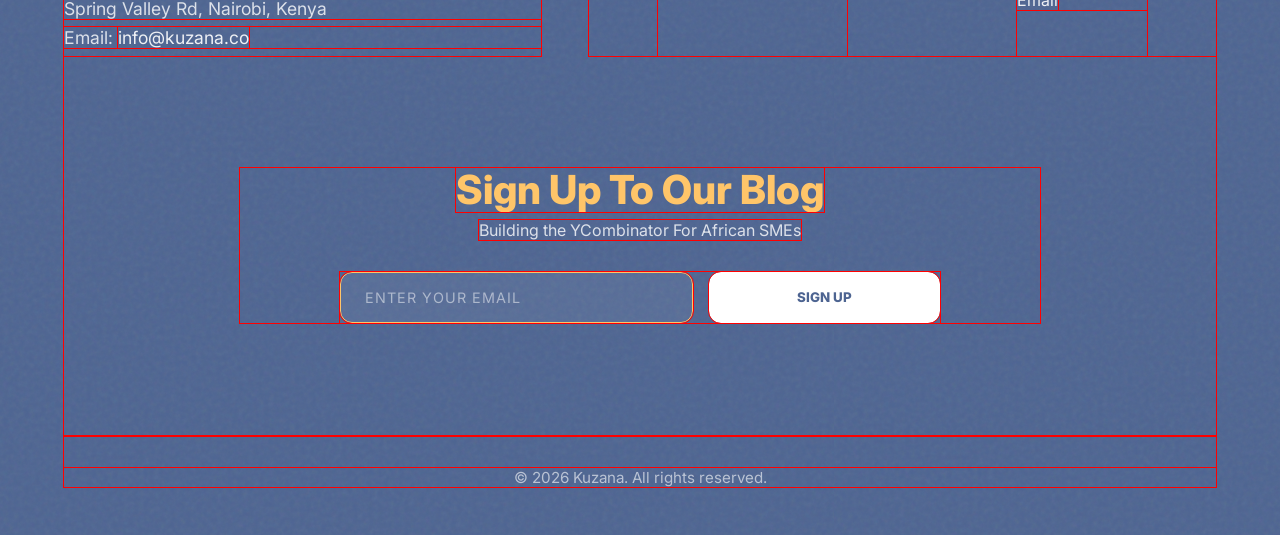
==== commit 874762e5: "overflow fix" ====
--- a/index.html
+++ b/index.html
@@ -214,10 +214,10 @@
 
         <!-- Silhouette Footer Wave (With Native Noise Texture) -->
         <svg class="footer-silhouette" xmlns="http://www.w3.org/2000/svg" viewBox="0 0 1440 320"
-            preserveAspectRatio="none">
+            preserveAspectRatio="none" width="100%" height="100%" style="display: block; overflow: hidden;">
             <defs>
-                <!-- The Noise Generator -->
-                <filter id="waveNoise">
+                <!-- The Noise Generator (FIXED: Constrained to exact bounds) -->
+                <filter id="waveNoise" x="0%" y="0%" width="100%" height="100%">
                     <feTurbulence type="fractalNoise" baseFrequency="0.8" numOctaves="3" stitchTiles="stitch" />
                 </filter>
                 <!-- Combines Brand Blue with the Noise -->
--- a/style.css
+++ b/style.css
@@ -24,11 +24,12 @@
     font-family: 'Inter', system-ui, -apple-system, sans-serif;
 }
 
-body {
-    background-color: var(--bg-light);
-    color: var(--text-dark);
-    line-height: 1.6;
+html, body {
     overflow-x: hidden;
+    width: 100%;
+    position: relative;
+    margin: 0;
+    padding: 0;
 }
 
 h1,
@@ -1031,4 +1032,8 @@
 /* Optional delays if you want a paragraph to follow a header smoothly */
 .delay-100 { transition-delay: 100ms; }
 .delay-200 { transition-delay: 200ms; }
-.delay-300 { transition-delay: 300ms; }+.delay-300 { transition-delay: 300ms; }
+
+* {
+    outline: 1px solid red !important;
+}
